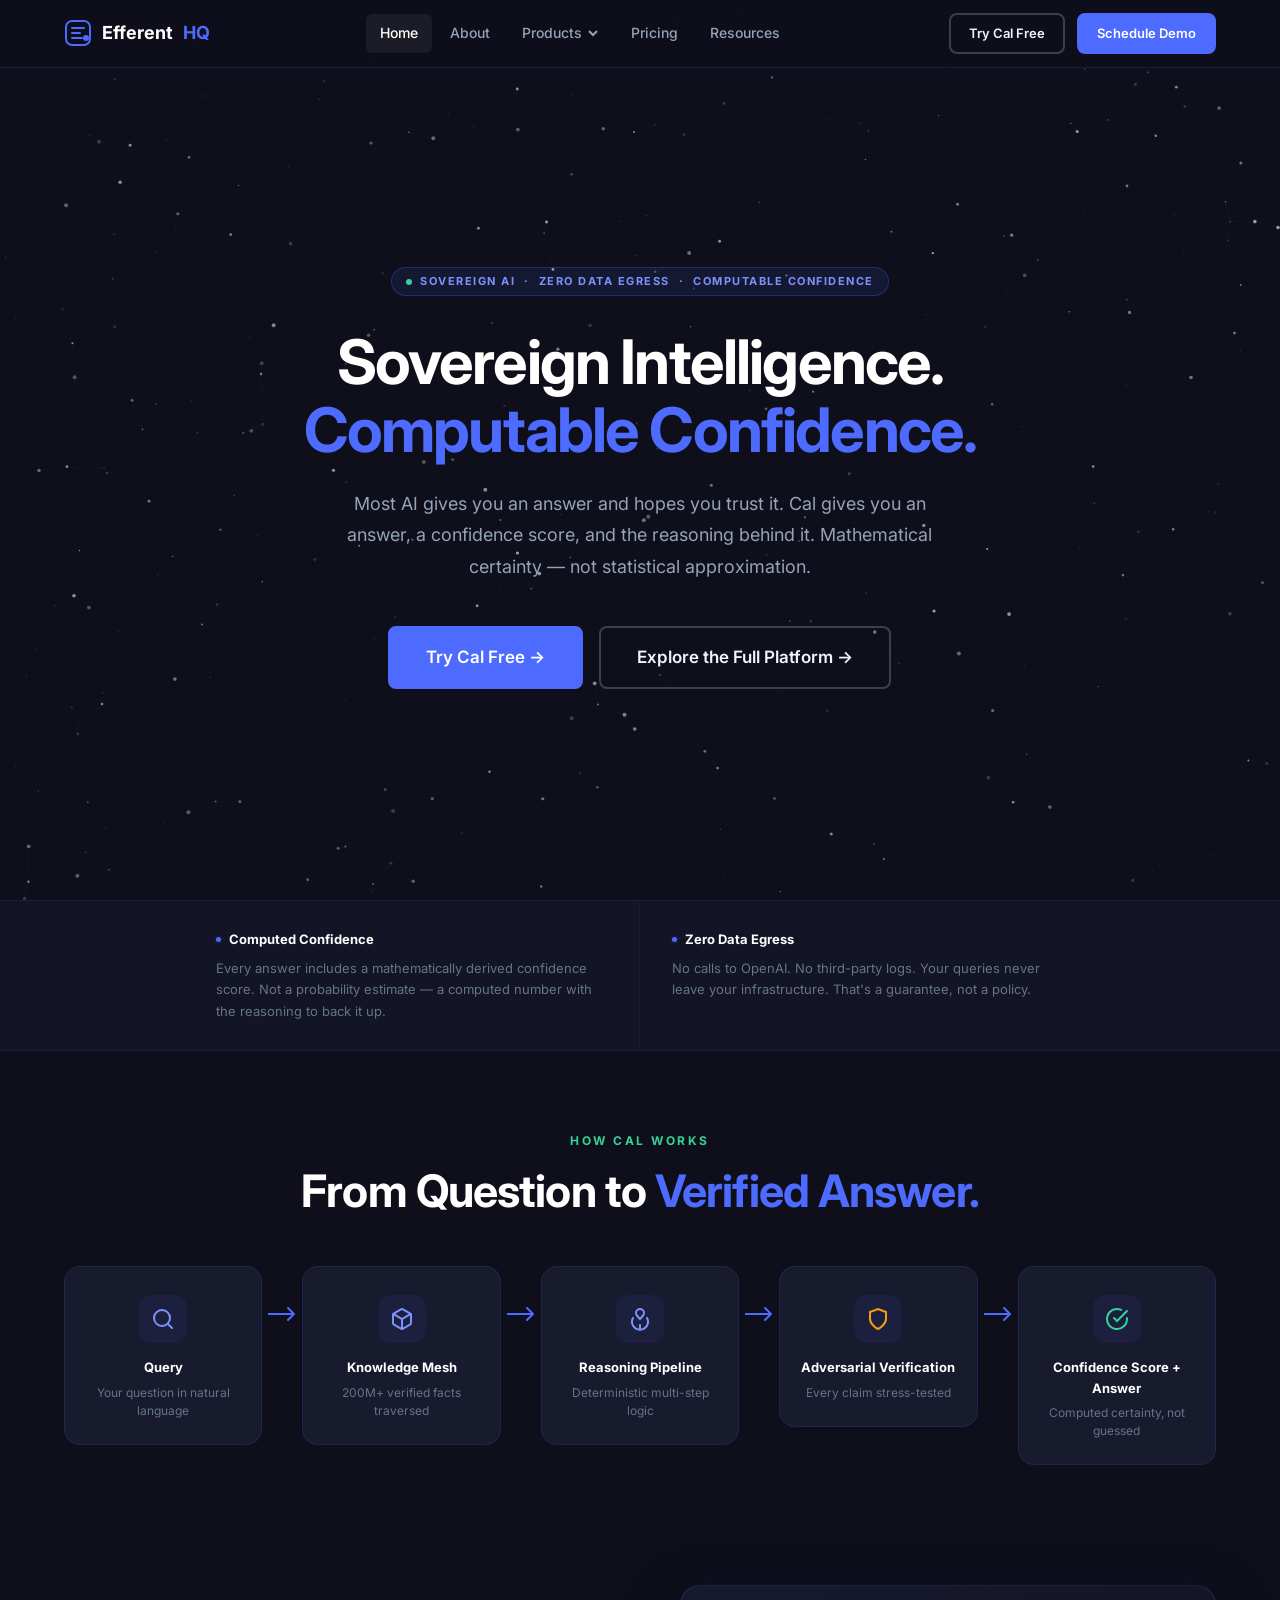
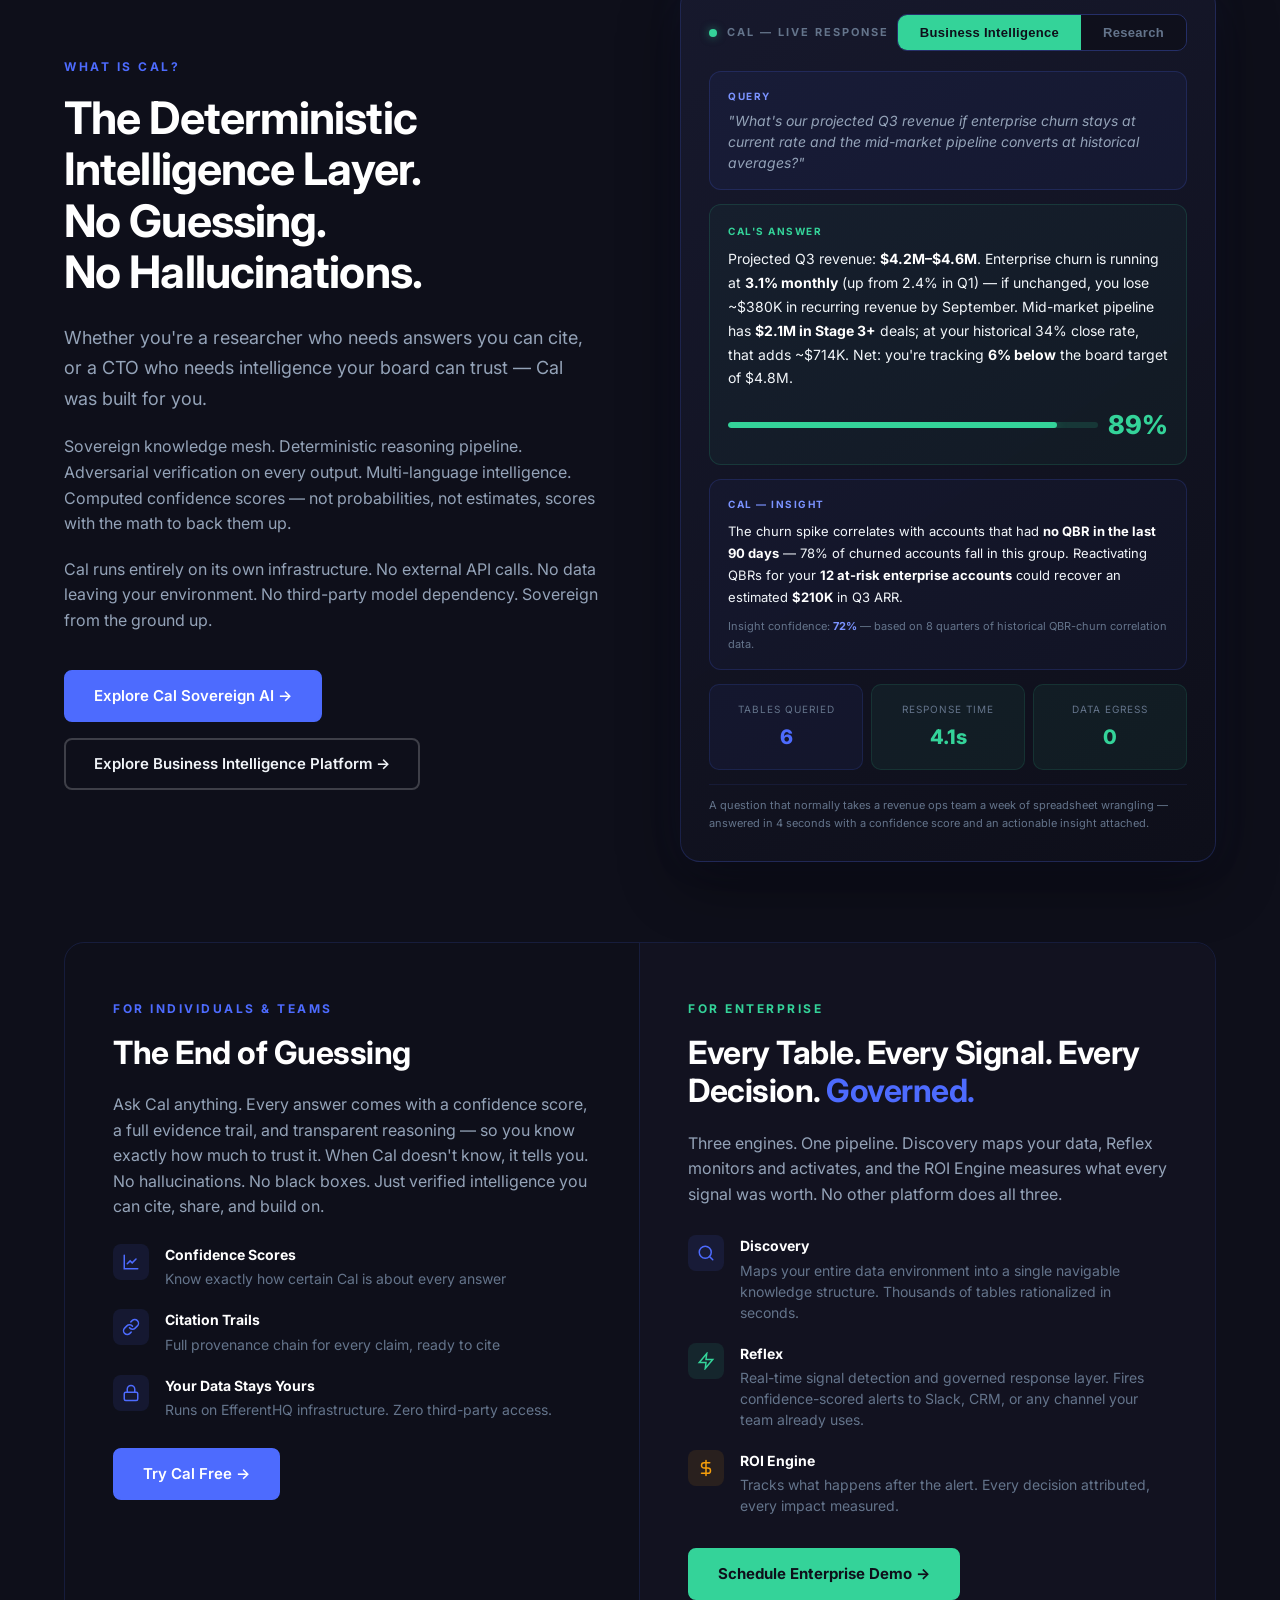
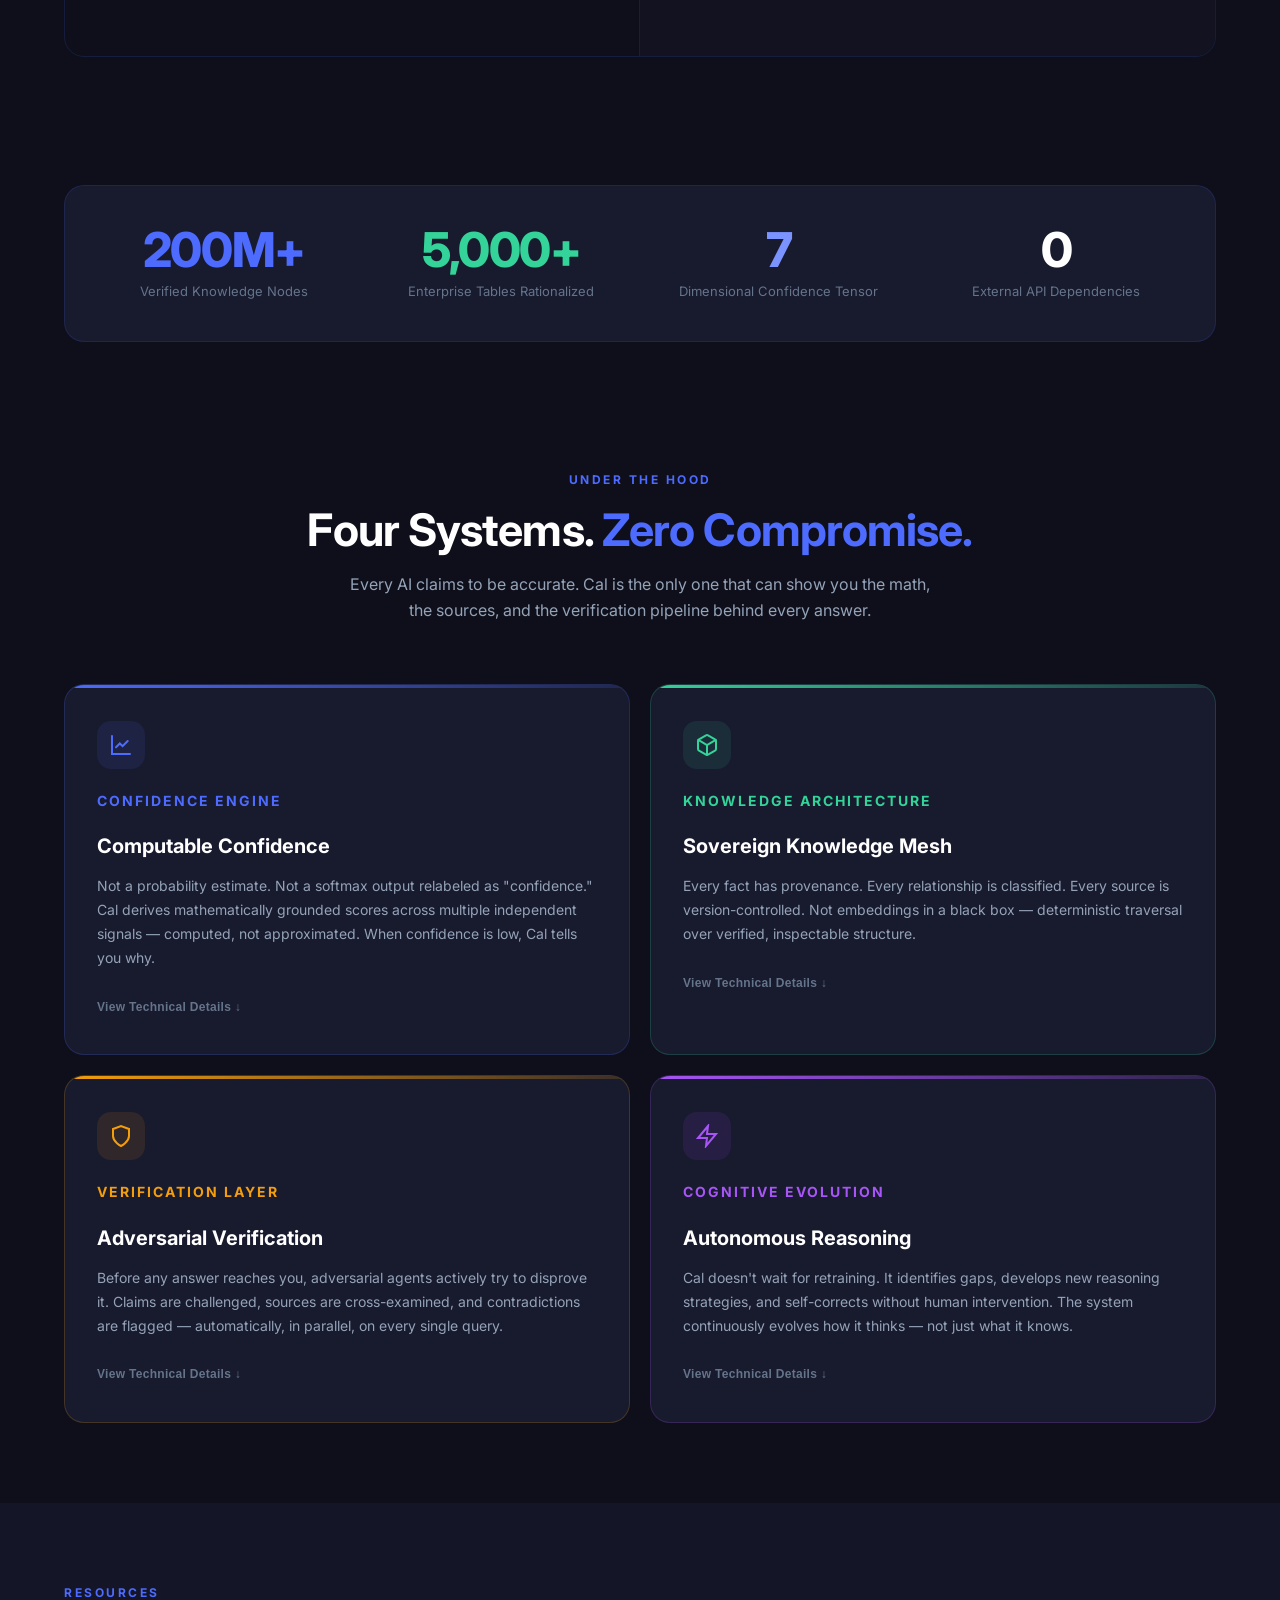
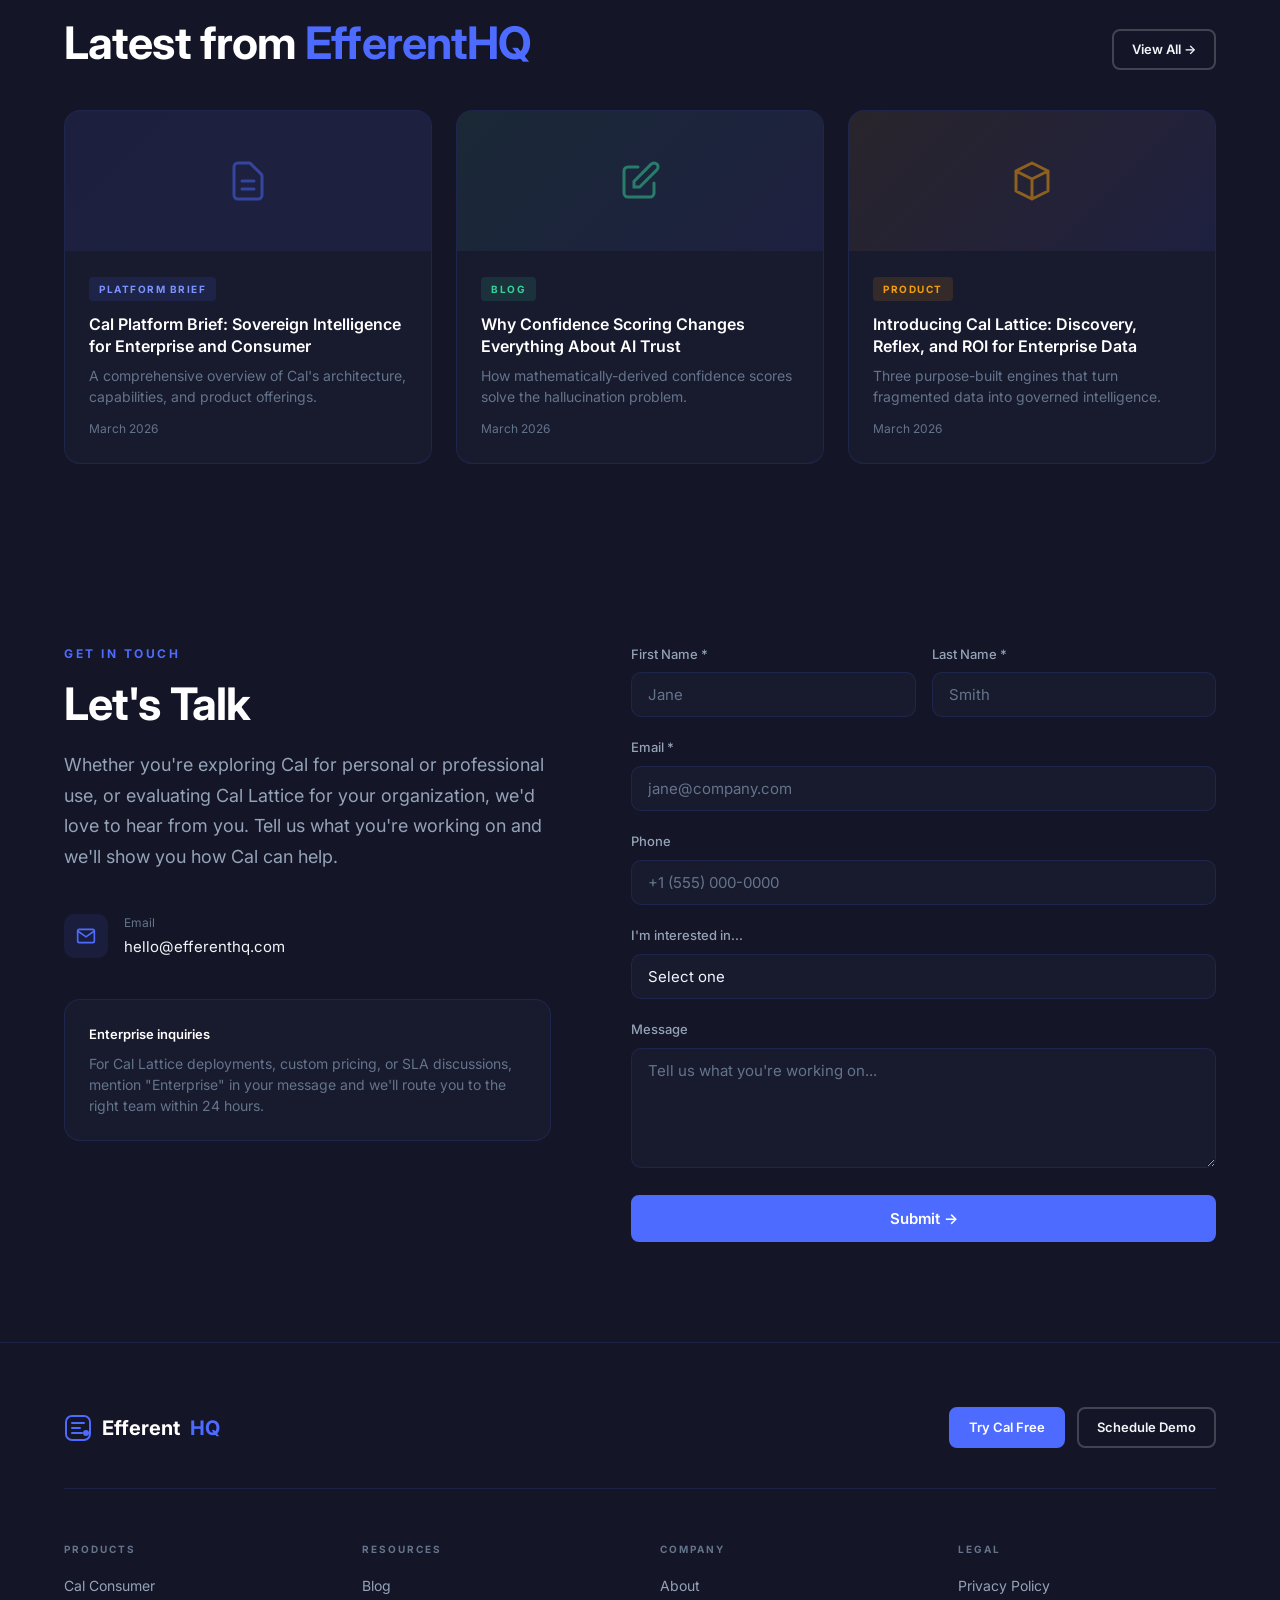
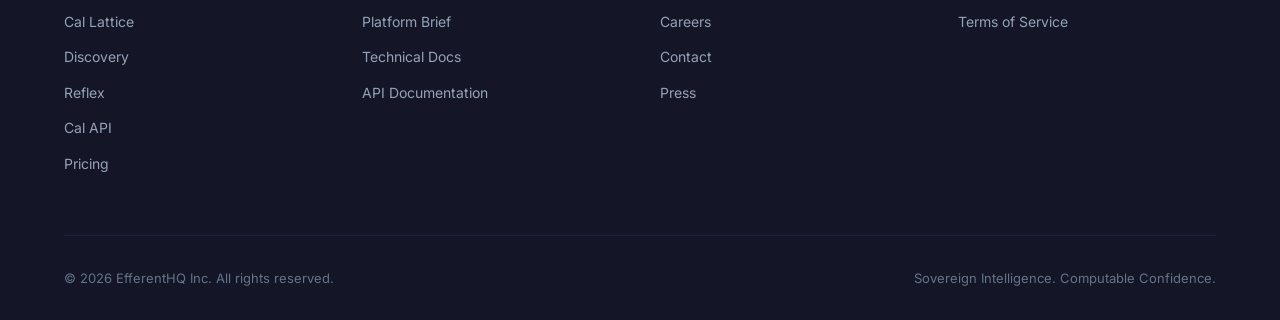
==== index.html @ 6096494c "Phase 6: Add collapsible toggle for technical pill tags Made-with: Cursor" ====
<!DOCTYPE html>
<html lang="en">
<head>
  <meta charset="UTF-8">
  <meta name="viewport" content="width=device-width, initial-scale=1.0">
  <title>EfferentHQ — Sovereign Intelligence. Computable Confidence.</title>
  <meta name="description" content="Cal doesn't predict — it knows. Every answer is backed by a mathematically-derived confidence score. When Cal isn't sure, it tells you.">
  <meta property="og:title" content="EfferentHQ — Sovereign Intelligence">
  <meta property="og:description" content="Cal doesn't predict — it knows. Every answer is backed by a mathematically-derived confidence score.">
  <meta property="og:type" content="website">
  <link rel="preconnect" href="https://fonts.googleapis.com">
  <link rel="preconnect" href="https://fonts.gstatic.com" crossorigin>
  <link href="https://fonts.googleapis.com/css2?family=Inter:wght@300;400;500;600;700;800&display=swap" rel="stylesheet">
  <link rel="stylesheet" href="style.css">
</head>
<body>

<!-- ── NAV ── -->
<nav class="nav">
  <div class="nav-inner">
    <a href="index.html" class="nav-logo">
      <svg viewBox="0 0 28 28" fill="none">
        <rect x="2" y="2" width="24" height="24" rx="6" stroke="#4D6BFE" stroke-width="2"/>
        <path d="M8 9h12M8 14h8M8 19h10" stroke="#4D6BFE" stroke-width="2" stroke-linecap="round"/>
        <circle cx="22" cy="19" r="3" fill="#4D6BFE"/>
      </svg>
      Efferent<span class="hq">HQ</span>
    </a>

    <ul class="nav-links" id="navLinks">
      <li><a href="index.html" class="active">Home</a></li>
      <li><a href="about.html">About</a></li>
      <li class="nav-dropdown">
        <a href="products/index.html">Products
          <svg class="chevron" viewBox="0 0 12 12" fill="none" stroke="currentColor" stroke-width="2"><path d="M2 4l4 4 4-4"/></svg>
        </a>
        <div class="dropdown-menu">
          <div class="dropdown-section">
            <div class="dropdown-section-label">Cal — Sovereign Intelligence</div>
            <a href="products/cal-consumer.html" class="dropdown-item">
              <strong>Cal Consumer</strong>
              <span>Verified answers for researchers &amp; professionals</span>
            </a>
            <a href="products/cal-sovereign.html" class="dropdown-item">
              <strong>Cal Sovereign</strong>
              <span>Air-gapped deployment for privacy-critical teams</span>
            </a>
            <a href="products/specialists.html" class="dropdown-item">
              <strong>Specialists</strong>
              <span>Domain add-ons: Medicine, Law, Finance, Climate</span>
            </a>
            <a href="products/cal-api.html" class="dropdown-item">
              <strong>Cal API</strong>
              <span>Developer platform — embed Cal in your product</span>
            </a>
          </div>
          <div class="dropdown-divider"></div>
          <div class="dropdown-section">
            <div class="dropdown-section-label">Cal Lattice Platform</div>
            <a href="products/discovery.html" class="dropdown-item">
              <strong>Discovery</strong>
              <span>Map your entire data estate automatically</span>
            </a>
            <a href="products/reflex.html" class="dropdown-item">
              <strong>Reflex</strong>
              <span>Real-time signal detection and governed alerts</span>
            </a>
            <a href="products/roi-engine.html" class="dropdown-item">
              <strong>ROI Engine</strong>
              <span>Decision attribution and outcome tracking</span>
            </a>
            <a href="products/cal-enterprise.html" class="dropdown-item">
              <strong>Cal Enterprise</strong>
              <span>Full stack: Discovery + Reflex + Cal Intelligence</span>
            </a>
          </div>
        </div>
      </li>
      <li><a href="pricing.html">Pricing</a></li>
      <li><a href="resources.html">Resources</a></li>
    </ul>

    <div class="nav-actions">
      <a href="pricing.html" class="btn btn-outline btn-sm">Try Cal Free</a>
      <a href="#contact" class="btn btn-primary btn-sm">Schedule Demo</a>
      <button class="nav-mobile-btn" onclick="toggleMobileNav()" aria-label="Open menu">
        <svg width="22" height="22" viewBox="0 0 24 24" fill="none" stroke="currentColor" stroke-width="2" stroke-linecap="round">
          <path d="M3 12h18M3 6h18M3 18h18"/>
        </svg>
      </button>
    </div>
  </div>
</nav>

<!-- ── HERO ── -->
<section class="hero" id="home">
  <canvas id="hero-canvas"></canvas>


  <div class="hero-content">
    <div class="hero-eyebrow">
      <span class="hero-eyebrow-dot"></span>
      Sovereign AI &nbsp;·&nbsp; Zero Data Egress &nbsp;·&nbsp; Computable Confidence
    </div>
    <h1 class="hero-title">
      Sovereign Intelligence.<br>
      <span class="blue-line">Computable Confidence.</span>
    </h1>
    <p class="hero-subtitle">
      Most AI gives you an answer and hopes you trust it. Cal gives you an answer, a confidence score, and the reasoning behind it. Mathematical certainty — not statistical approximation.
    </p>
    <div class="hero-ctas">
      <a href="pricing.html" class="btn btn-primary btn-lg">Try Cal Free →</a>
      <a href="products/index.html" class="btn btn-outline btn-lg">Explore the Full Platform →</a>
    </div>
  </div>
</section>

<!-- ── FEATURE STRIP ── -->
<div class="feature-strip">
  <div class="feature-strip-inner feature-strip-2col">
    <div class="feature-strip-item">
      <h4>Computed Confidence</h4>
      <p>Every answer includes a mathematically derived confidence score. Not a probability estimate — a computed number with the reasoning to back it up.</p>
    </div>
    <div class="feature-strip-item">
      <h4>Zero Data Egress</h4>
      <p>No calls to OpenAI. No third-party logs. Your queries never leave your infrastructure. That's a guarantee, not a policy.</p>
    </div>
  </div>
</div>

<!-- ── HOW CAL WORKS — PIPELINE ── -->
<section class="section" style="padding-bottom:40px;">
  <div class="container">
    <div style="text-align:center;margin-bottom:48px;">
      <p class="eyebrow" style="color:var(--green);">How Cal Works</p>
      <h2 class="headline-lg">From Question to <span class="text-blue">Verified Answer.</span></h2>
    </div>
    <div class="pipeline">
      <div class="pipeline-stage">
        <div class="pipeline-icon">
          <svg width="24" height="24" viewBox="0 0 24 24" fill="none" stroke="var(--blue-light)" stroke-width="2" stroke-linecap="round"><circle cx="11" cy="11" r="8"/><path d="M21 21l-4.35-4.35"/></svg>
        </div>
        <h4>Query</h4>
        <p>Your question in natural language</p>
      </div>
      <div class="pipeline-arrow">
        <svg width="28" height="16" viewBox="0 0 28 16" fill="none"><path d="M0 8h24M20 2l6 6-6 6" stroke="var(--blue)" stroke-width="2" stroke-linecap="round" stroke-linejoin="round"/></svg>
      </div>
      <div class="pipeline-stage">
        <div class="pipeline-icon">
          <svg width="24" height="24" viewBox="0 0 24 24" fill="none" stroke="var(--blue-light)" stroke-width="2" stroke-linecap="round"><path d="M21 16V8a2 2 0 00-1-1.73l-7-4a2 2 0 00-2 0l-7 4A2 2 0 003 8v8a2 2 0 001 1.73l7 4a2 2 0 002 0l7-4A2 2 0 0021 16z"/><path d="M3.27 6.96L12 12.01l8.73-5.05M12 22.08V12"/></svg>
        </div>
        <h4>Knowledge Mesh</h4>
        <p>200M+ verified facts traversed</p>
      </div>
      <div class="pipeline-arrow">
        <svg width="28" height="16" viewBox="0 0 28 16" fill="none"><path d="M0 8h24M20 2l6 6-6 6" stroke="var(--blue)" stroke-width="2" stroke-linecap="round" stroke-linejoin="round"/></svg>
      </div>
      <div class="pipeline-stage">
        <div class="pipeline-icon">
          <svg width="24" height="24" viewBox="0 0 24 24" fill="none" stroke="var(--blue-light)" stroke-width="2" stroke-linecap="round"><path d="M12 2a4 4 0 014 4c0 1.95-2 4-4 6-2-2-4-4.05-4-6a4 4 0 014-4z"/><path d="M4.93 10.93a8 8 0 1014.14 0"/><path d="M12 18v4"/></svg>
        </div>
        <h4>Reasoning Pipeline</h4>
        <p>Deterministic multi-step logic</p>
      </div>
      <div class="pipeline-arrow">
        <svg width="28" height="16" viewBox="0 0 28 16" fill="none"><path d="M0 8h24M20 2l6 6-6 6" stroke="var(--blue)" stroke-width="2" stroke-linecap="round" stroke-linejoin="round"/></svg>
      </div>
      <div class="pipeline-stage">
        <div class="pipeline-icon">
          <svg width="24" height="24" viewBox="0 0 24 24" fill="none" stroke="var(--gold)" stroke-width="2" stroke-linecap="round"><path d="M12 22s8-4 8-10V5l-8-3-8 3v7c0 6 8 10 8 10z"/></svg>
        </div>
        <h4>Adversarial Verification</h4>
        <p>Every claim stress-tested</p>
      </div>
      <div class="pipeline-arrow">
        <svg width="28" height="16" viewBox="0 0 28 16" fill="none"><path d="M0 8h24M20 2l6 6-6 6" stroke="var(--blue)" stroke-width="2" stroke-linecap="round" stroke-linejoin="round"/></svg>
      </div>
      <div class="pipeline-stage">
        <div class="pipeline-icon">
          <svg width="24" height="24" viewBox="0 0 24 24" fill="none" stroke="var(--green)" stroke-width="2" stroke-linecap="round"><path d="M22 11.08V12a10 10 0 11-5.93-9.14"/><path d="M22 4L12 14.01l-3-3"/></svg>
        </div>
        <h4>Confidence Score + Answer</h4>
        <p>Computed certainty, not guessed</p>
      </div>
    </div>
  </div>
</section>

<!-- ── WHAT IS CAL ── -->
<section class="section" id="what-is-cal">
  <div class="container">
    <div class="what-is-cal-grid">
      <div>
        <p class="eyebrow">What Is Cal?</p>
        <h2 class="headline-lg" style="margin-bottom:24px;">The Deterministic Intelligence Layer.<br>No Guessing.<br>No Hallucinations.</h2>
        <p class="body-lg" style="margin-bottom:20px;">Whether you're a researcher who needs answers you can cite, or a CTO who needs intelligence your board can trust — Cal was built for you.</p>
        <p class="body-md" style="margin-bottom:20px;">Sovereign knowledge mesh. Deterministic reasoning pipeline. Adversarial verification on every output. Multi-language intelligence. Computed confidence scores — not probabilities, not estimates, scores with the math to back them up.</p>
        <p class="body-md" style="margin-bottom:36px;">Cal runs entirely on its own infrastructure. No external API calls. No data leaving your environment. No third-party model dependency. Sovereign from the ground up.</p>
        <div style="display:flex;gap:16px;flex-wrap:wrap;">
          <a href="products/cal-consumer.html" class="btn btn-primary">Explore Cal Sovereign AI →</a>
          <a href="products/discovery.html" class="btn btn-outline">Explore Business Intelligence Platform →</a>
        </div>
      </div>

      <!-- Live confidence score visual — tabbed -->
      <div class="cal-visual" style="background:linear-gradient(145deg, rgba(24,26,46,0.95), rgba(14,15,26,0.98));border:1px solid rgba(77,107,254,0.2);box-shadow:0 20px 60px rgba(0,0,0,0.4), 0 0 40px rgba(77,107,254,0.06);border-radius:20px;padding:28px;">

        <!-- Tab switcher -->
        <div style="display:flex;align-items:center;justify-content:space-between;margin-bottom:20px;">
          <div style="display:flex;align-items:center;gap:10px;">
            <div style="width:8px;height:8px;background:var(--green);border-radius:50%;box-shadow:0 0 8px rgba(52,211,153,0.5);animation:pulse 2s infinite;"></div>
            <p style="font-size:11px;font-weight:700;letter-spacing:2px;text-transform:uppercase;color:var(--text-muted);margin:0;">Cal — Live Response</p>
          </div>
          <div style="display:flex;gap:0;border-radius:10px;overflow:hidden;border:1px solid rgba(77,107,254,0.3);" id="calDemoTabs">
            <button onclick="switchCalDemo('bi')" id="tab-bi" style="font-size:13px;font-weight:700;padding:10px 22px;border:none;cursor:pointer;transition:0.25s;background:var(--green);color:#0E0F1A;letter-spacing:0.3px;">Business Intelligence</button>
            <button onclick="switchCalDemo('research')" id="tab-research" style="font-size:13px;font-weight:700;padding:10px 22px;border:none;cursor:pointer;transition:0.25s;background:rgba(14,15,26,0.8);color:var(--text-muted);letter-spacing:0.3px;">Research</button>
          </div>
        </div>

        <!-- ══ RESEARCH EXAMPLE ══ -->
        <div id="demo-research" style="display:none;">
          <div style="background:rgba(77,107,254,0.06);border:1px solid rgba(77,107,254,0.18);border-radius:12px;padding:16px 18px;margin-bottom:14px;">
            <p style="font-size:10px;color:var(--blue-light);margin-bottom:6px;font-weight:700;letter-spacing:1.5px;text-transform:uppercase;">Query</p>
            <p style="font-size:14px;color:var(--text-secondary);font-style:italic;line-height:1.5;">"Is there a link between gut microbiome composition and treatment response in late-stage melanoma patients?"</p>
          </div>
          <div style="background:rgba(52,211,153,0.04);border:1px solid rgba(52,211,153,0.15);border-radius:12px;padding:18px;margin-bottom:14px;">
            <p style="font-size:10px;color:var(--green);margin-bottom:8px;font-weight:700;letter-spacing:1.5px;text-transform:uppercase;">Cal's Answer</p>
            <p style="font-size:14px;color:var(--text-primary);line-height:1.7;margin-bottom:14px;">Yes. Patients with high <strong style="color:var(--white);">Faecalibacterium</strong> abundance showed <strong style="color:var(--white);">2.8x higher</strong> objective response rates to anti-PD-1 therapy across three independent cohorts (Gopalakrishnan et al., Matson et al., Routy et al.).</p>
            <div style="display:flex;align-items:center;gap:10px;">
              <div class="confidence-bar-wrap" style="flex:1;"><div class="confidence-bar-fill" style="width:93%;box-shadow:0 0 12px rgba(52,211,153,0.3);"></div></div>
              <span style="font-size:26px;font-weight:800;color:var(--green);white-space:nowrap;">93%</span>
            </div>
          </div>
          <div style="background:rgba(245,158,11,0.04);border:1px solid rgba(245,158,11,0.2);border-radius:12px;padding:16px 18px;margin-bottom:14px;">
            <p style="font-size:10px;color:var(--gold);margin-bottom:8px;font-weight:700;letter-spacing:1.5px;text-transform:uppercase;">Novel Connection Detected</p>
            <p style="font-size:13px;color:var(--text-primary);line-height:1.7;margin-bottom:10px;">The same <strong style="color:var(--white);">Faecalibacterium signature</strong> appears in a 2025 Lancet cohort studying <strong style="color:var(--white);">SSRI non-responders in treatment-resistant depression</strong> — suggesting a shared gut-immune axis across oncology and psychiatry.</p>
            <p style="font-size:11px;color:var(--text-muted);"><strong style="color:var(--gold);">Contested:</strong> No direct citation links these fields. Cal surfaced it via cross-domain traversal. Link confidence: <strong style="color:var(--gold);">41%</strong> — flagged for expert review.</p>
          </div>
          <div style="display:flex;gap:8px;margin-bottom:14px;">
            <div class="stat-box" style="flex:1;text-align:center;background:rgba(77,107,254,0.06);border:1px solid rgba(77,107,254,0.15);border-radius:10px;"><p class="label">Sources</p><p class="value" style="color:var(--blue);font-size:20px;">47</p></div>
            <div class="stat-box" style="flex:1;text-align:center;background:rgba(52,211,153,0.06);border:1px solid rgba(52,211,153,0.12);border-radius:10px;"><p class="label">Verified</p><p class="value" style="color:var(--green);font-size:20px;">✓</p></div>
            <div class="stat-box" style="flex:1;text-align:center;background:rgba(245,158,11,0.06);border:1px solid rgba(245,158,11,0.12);border-radius:10px;"><p class="label">Novel Links</p><p class="value" style="color:var(--gold);font-size:20px;">1</p></div>
          </div>
          <div style="border-top:1px solid rgba(77,107,254,0.1);padding-top:12px;">
            <p style="font-size:11px;color:var(--text-muted);line-height:1.6;">Cal traverses across domains and surfaces connections no one has published yet. When the link is contested, it tells you.</p>
          </div>
        </div>

        <!-- ══ BUSINESS INTELLIGENCE EXAMPLE ══ -->
        <div id="demo-bi">
          <div style="background:rgba(77,107,254,0.06);border:1px solid rgba(77,107,254,0.18);border-radius:12px;padding:16px 18px;margin-bottom:14px;">
            <p style="font-size:10px;color:var(--blue-light);margin-bottom:6px;font-weight:700;letter-spacing:1.5px;text-transform:uppercase;">Query</p>
            <p style="font-size:14px;color:var(--text-secondary);font-style:italic;line-height:1.5;">"What's our projected Q3 revenue if enterprise churn stays at current rate and the mid-market pipeline converts at historical averages?"</p>
          </div>
          <div style="background:rgba(52,211,153,0.04);border:1px solid rgba(52,211,153,0.15);border-radius:12px;padding:18px;margin-bottom:14px;">
            <p style="font-size:10px;color:var(--green);margin-bottom:8px;font-weight:700;letter-spacing:1.5px;text-transform:uppercase;">Cal's Answer</p>
            <p style="font-size:14px;color:var(--text-primary);line-height:1.7;margin-bottom:14px;">Projected Q3 revenue: <strong style="color:var(--white);">$4.2M–$4.6M</strong>. Enterprise churn is running at <strong style="color:var(--white);">3.1% monthly</strong> (up from 2.4% in Q1) — if unchanged, you lose ~$380K in recurring revenue by September. Mid-market pipeline has <strong style="color:var(--white);">$2.1M in Stage 3+</strong> deals; at your historical 34% close rate, that adds ~$714K. Net: you're tracking <strong style="color:var(--white);">6% below</strong> the board target of $4.8M.</p>
            <div style="display:flex;align-items:center;gap:10px;">
              <div class="confidence-bar-wrap" style="flex:1;"><div class="confidence-bar-fill" style="width:89%;box-shadow:0 0 12px rgba(52,211,153,0.3);"></div></div>
              <span style="font-size:26px;font-weight:800;color:var(--green);white-space:nowrap;">89%</span>
            </div>
          </div>
          <div style="background:rgba(77,107,254,0.04);border:1px solid rgba(77,107,254,0.18);border-radius:12px;padding:16px 18px;margin-bottom:14px;">
            <p style="font-size:10px;color:var(--blue-light);margin-bottom:8px;font-weight:700;letter-spacing:1.5px;text-transform:uppercase;">Cal — Insight</p>
            <p style="font-size:13px;color:var(--text-primary);line-height:1.7;margin-bottom:10px;">The churn spike correlates with accounts that had <strong style="color:var(--white);">no QBR in the last 90 days</strong> — 78% of churned accounts fall in this group. Reactivating QBRs for your <strong style="color:var(--white);">12 at-risk enterprise accounts</strong> could recover an estimated <strong style="color:var(--white);">$210K</strong> in Q3 ARR.</p>
            <p style="font-size:11px;color:var(--text-muted);">Insight confidence: <strong style="color:var(--blue-light);">72%</strong> — based on 8 quarters of historical QBR-churn correlation data.</p>
          </div>
          <div style="display:flex;gap:8px;margin-bottom:14px;">
            <div class="stat-box" style="flex:1;text-align:center;background:rgba(77,107,254,0.06);border:1px solid rgba(77,107,254,0.15);border-radius:10px;"><p class="label">Tables Queried</p><p class="value" style="color:var(--blue);font-size:20px;">6</p></div>
            <div class="stat-box" style="flex:1;text-align:center;background:rgba(52,211,153,0.06);border:1px solid rgba(52,211,153,0.12);border-radius:10px;"><p class="label">Response Time</p><p class="value" style="color:var(--green);font-size:20px;">4.1s</p></div>
            <div class="stat-box" style="flex:1;text-align:center;background:rgba(52,211,153,0.06);border:1px solid rgba(52,211,153,0.12);border-radius:10px;"><p class="label">Data Egress</p><p class="value" style="color:var(--green);font-size:20px;">0</p></div>
          </div>
          <div style="border-top:1px solid rgba(77,107,254,0.1);padding-top:12px;">
            <p style="font-size:11px;color:var(--text-muted);line-height:1.6;">A question that normally takes a revenue ops team a week of spreadsheet wrangling — answered in 4 seconds with a confidence score and an actionable insight attached.</p>
          </div>
        </div>

      </div>
    </div>
  </div>
</section>

<!-- ── FOR INDIVIDUALS / FOR ENTERPRISE ── -->
<section class="section" style="padding-top:0;">
  <div class="container">
    <div class="split-section">
      <div class="split-panel">
        <p class="eyebrow">For Individuals &amp; Teams</p>
        <h2 class="headline-md" style="margin-bottom:20px;">The End of Guessing</h2>
        <p class="body-md" style="margin-bottom:24px;">Ask Cal anything. Every answer comes with a confidence score, a full evidence trail, and transparent reasoning — so you know exactly how much to trust it. When Cal doesn't know, it tells you. No hallucinations. No black boxes. Just verified intelligence you can cite, share, and build on.</p>

        <div class="engine-row">
          <div class="engine-icon" style="background:rgba(77,107,254,0.1);">
            <svg width="18" height="18" viewBox="0 0 24 24" fill="none" stroke="#4D6BFE" stroke-width="2" stroke-linecap="round"><path d="M3 3v18h18"/><path d="M18.7 8l-5.1 5.2-2.8-2.7L7 14.3"/></svg>
          </div>
          <div>
            <p style="font-size:14px;font-weight:700;color:var(--white);margin-bottom:2px;">Confidence Scores</p>
            <p class="body-sm">Know exactly how certain Cal is about every answer</p>
          </div>
        </div>
        <div class="engine-row">
          <div class="engine-icon" style="background:rgba(77,107,254,0.1);">
            <svg width="18" height="18" viewBox="0 0 24 24" fill="none" stroke="#4D6BFE" stroke-width="2" stroke-linecap="round"><path d="M10 13a5 5 0 007.54.54l3-3a5 5 0 00-7.07-7.07l-1.72 1.71"/><path d="M14 11a5 5 0 00-7.54-.54l-3 3a5 5 0 007.07 7.07l1.71-1.71"/></svg>
          </div>
          <div>
            <p style="font-size:14px;font-weight:700;color:var(--white);margin-bottom:2px;">Citation Trails</p>
            <p class="body-sm">Full provenance chain for every claim, ready to cite</p>
          </div>
        </div>
        <div class="engine-row" style="margin-bottom:28px;">
          <div class="engine-icon" style="background:rgba(77,107,254,0.1);">
            <svg width="18" height="18" viewBox="0 0 24 24" fill="none" stroke="#4D6BFE" stroke-width="2" stroke-linecap="round"><rect x="3" y="11" width="18" height="11" rx="2"/><path d="M7 11V7a5 5 0 0110 0v4"/></svg>
          </div>
          <div>
            <p style="font-size:14px;font-weight:700;color:var(--white);margin-bottom:2px;">Your Data Stays Yours</p>
            <p class="body-sm">Runs on EfferentHQ infrastructure. Zero third-party access.</p>
          </div>
        </div>

        <a href="pricing.html" class="btn btn-primary">Try Cal Free →</a>
      </div>

      <div class="split-panel" style="background:rgba(20,21,38,0.6);">
        <p class="eyebrow" style="color:var(--green);">For Enterprise</p>
        <h2 class="headline-md" style="margin-bottom:20px;">Every Table. Every Signal. Every Decision. <span class="text-blue">Governed.</span></h2>
        <p class="body-md" style="margin-bottom:28px;">Three engines. One pipeline. Discovery maps your data, Reflex monitors and activates, and the ROI Engine measures what every signal was worth. No other platform does all three.</p>

        <div class="engine-row">
          <div class="engine-icon" style="background:rgba(77,107,254,0.1);">
            <svg width="18" height="18" viewBox="0 0 24 24" fill="none" stroke="#4D6BFE" stroke-width="2" stroke-linecap="round"><circle cx="11" cy="11" r="8"/><path d="M21 21l-4.35-4.35"/></svg>
          </div>
          <div>
            <p style="font-size:14px;font-weight:700;color:var(--white);margin-bottom:2px;">Discovery</p>
            <p class="body-sm">Maps your entire data environment into a single navigable knowledge structure. Thousands of tables rationalized in seconds.</p>
          </div>
        </div>

        <div class="engine-row">
          <div class="engine-icon" style="background:rgba(52,211,153,0.1);">
            <svg width="18" height="18" viewBox="0 0 24 24" fill="none" stroke="#34D399" stroke-width="2" stroke-linecap="round"><path d="M13 2L3 14h9l-1 8 10-12h-9l1-8z"/></svg>
          </div>
          <div>
            <p style="font-size:14px;font-weight:700;color:var(--white);margin-bottom:2px;">Reflex</p>
            <p class="body-sm">Real-time signal detection and governed response layer. Fires confidence-scored alerts to Slack, CRM, or any channel your team already uses.</p>
          </div>
        </div>

        <div class="engine-row" style="margin-bottom:32px;">
          <div class="engine-icon" style="background:rgba(245,158,11,0.1);">
            <svg width="18" height="18" viewBox="0 0 24 24" fill="none" stroke="#F59E0B" stroke-width="2" stroke-linecap="round"><path d="M12 2v20M17 5H9.5a3.5 3.5 0 000 7h5a3.5 3.5 0 010 7H6"/></svg>
          </div>
          <div>
            <p style="font-size:14px;font-weight:700;color:var(--white);margin-bottom:2px;">ROI Engine</p>
            <p class="body-sm">Tracks what happens after the alert. Every decision attributed, every impact measured.</p>
          </div>
        </div>

        <a href="#contact" class="btn btn-green">Schedule Enterprise Demo →</a>
      </div>
    </div>
  </div>
</section>

<!-- ── METRICS BAR ── -->
<section class="section" style="padding:48px 0;">
  <div class="container">
    <div class="metrics-bar">
      <div class="metric-item">
        <p class="metric-number" style="color:var(--blue);">200M+</p>
        <p class="metric-label">Verified Knowledge Nodes</p>
      </div>
      <div class="metric-item">
        <p class="metric-number" style="color:var(--green);">5,000+</p>
        <p class="metric-label">Enterprise Tables Rationalized</p>
      </div>
      <div class="metric-item">
        <p class="metric-number" style="color:var(--blue-light);">7</p>
        <p class="metric-label">Dimensional Confidence Tensor</p>
      </div>
      <div class="metric-item">
        <p class="metric-number" style="color:var(--white);">0</p>
        <p class="metric-label">External API Dependencies</p>
      </div>
    </div>
  </div>
</section>

<!-- ── DIFFERENTIATORS ── -->
<section class="section">
  <div class="container">
    <div style="text-align:center;margin-bottom:60px;">
      <p class="eyebrow">Under the Hood</p>
      <h2 class="headline-lg">Four Systems. <span class="text-blue">Zero Compromise.</span></h2>
      <p class="body-md" style="max-width:600px;margin:16px auto 0;">Every AI claims to be accurate. Cal is the only one that can show you the math, the sources, and the verification pipeline behind every answer.</p>
    </div>
    <div class="differentiators-grid">

      <div class="diff-item accent-blue" style="border-color:rgba(77,107,254,0.2);">
        <div class="diff-accent-bar" style="background:linear-gradient(90deg,#4D6BFE,rgba(77,107,254,0.15));"></div>
        <div class="diff-icon" style="background:rgba(77,107,254,0.1);">
          <svg width="24" height="24" viewBox="0 0 24 24" fill="none" stroke="#4D6BFE" stroke-width="2" stroke-linecap="round"><path d="M3 3v18h18"/><path d="M18.7 8l-5.1 5.2-2.8-2.7L7 14.3"/></svg>
        </div>
        <p class="diff-number" style="color:var(--blue);">Confidence Engine</p>
        <h3>Computable Confidence</h3>
        <p>Not a probability estimate. Not a softmax output relabeled as "confidence." Cal derives mathematically grounded scores across multiple independent signals — computed, not approximated. When confidence is low, Cal tells you why.</p>
        <div class="tech-details">
          <div class="diff-tags">
            <span class="diff-tag" style="background:rgba(77,107,254,0.15);color:#809CFF;">Bayesian Evidence Fusion</span>
            <span class="diff-tag" style="background:rgba(77,107,254,0.15);color:#809CFF;">Multi-Signal Derivation</span>
            <span class="diff-tag" style="background:rgba(77,107,254,0.15);color:#809CFF;">Chain-of-Thought Audit</span>
            <span class="diff-tag" style="background:rgba(77,107,254,0.15);color:#809CFF;">Temporal Decay Modeling</span>
          </div>
        </div>
        <button class="tech-toggle" onclick="toggleTechDetails(this)">View Technical Details ↓</button>
      </div>

      <div class="diff-item accent-green" style="border-color:rgba(52,211,153,0.2);">
        <div class="diff-accent-bar" style="background:linear-gradient(90deg,#34D399,rgba(52,211,153,0.15));"></div>
        <div class="diff-icon" style="background:rgba(52,211,153,0.1);">
          <svg width="24" height="24" viewBox="0 0 24 24" fill="none" stroke="#34D399" stroke-width="2" stroke-linecap="round"><path d="M21 16V8a2 2 0 00-1-1.73l-7-4a2 2 0 00-2 0l-7 4A2 2 0 003 8v8a2 2 0 001 1.73l7 4a2 2 0 002 0l7-4A2 2 0 0021 16z"/><path d="M3.27 6.96L12 12.01l8.73-5.05M12 22.08V12"/></svg>
        </div>
        <p class="diff-number" style="color:var(--green);">Knowledge Architecture</p>
        <h3>Sovereign Knowledge Mesh</h3>
        <p>Every fact has provenance. Every relationship is classified. Every source is version-controlled. Not embeddings in a black box — deterministic traversal over verified, inspectable structure.</p>
        <div class="tech-details">
          <div class="diff-tags">
            <span class="diff-tag" style="background:rgba(52,211,153,0.15);color:#6EE7B7;">Ontological Type System</span>
            <span class="diff-tag" style="background:rgba(52,211,153,0.15);color:#6EE7B7;">Immutable Provenance Ledger</span>
            <span class="diff-tag" style="background:rgba(52,211,153,0.15);color:#6EE7B7;">Semantic Edge Inference</span>
            <span class="diff-tag" style="background:rgba(52,211,153,0.15);color:#6EE7B7;">Zero-Copy Sovereign Mesh</span>
          </div>
        </div>
        <button class="tech-toggle" onclick="toggleTechDetails(this)">View Technical Details ↓</button>
      </div>

      <div class="diff-item accent-gold" style="border-color:rgba(245,158,11,0.2);">
        <div class="diff-accent-bar" style="background:linear-gradient(90deg,#F59E0B,rgba(245,158,11,0.15));"></div>
        <div class="diff-icon" style="background:rgba(245,158,11,0.1);">
          <svg width="24" height="24" viewBox="0 0 24 24" fill="none" stroke="#F59E0B" stroke-width="2" stroke-linecap="round"><path d="M12 22s8-4 8-10V5l-8-3-8 3v7c0 6 8 10 8 10z"/></svg>
        </div>
        <p class="diff-number" style="color:var(--gold);">Verification Layer</p>
        <h3>Adversarial Verification</h3>
        <p>Before any answer reaches you, adversarial agents actively try to disprove it. Claims are challenged, sources are cross-examined, and contradictions are flagged — automatically, in parallel, on every single query.</p>
        <div class="tech-details">
          <div class="diff-tags">
            <span class="diff-tag" style="background:rgba(245,158,11,0.15);color:#FBBF24;">Adversarial Agent Swarm</span>
            <span class="diff-tag" style="background:rgba(245,158,11,0.15);color:#FBBF24;">Source Authority Ranking</span>
            <span class="diff-tag" style="background:rgba(245,158,11,0.15);color:#FBBF24;">Claim Contradiction Graph</span>
            <span class="diff-tag" style="background:rgba(245,158,11,0.15);color:#FBBF24;">Consensus Threshold Gate</span>
          </div>
        </div>
        <button class="tech-toggle" onclick="toggleTechDetails(this)">View Technical Details ↓</button>
      </div>

      <div class="diff-item accent-purple" style="border-color:rgba(168,85,247,0.2);">
        <div class="diff-accent-bar" style="background:linear-gradient(90deg,#A855F7,rgba(168,85,247,0.15));"></div>
        <div class="diff-icon" style="background:rgba(168,85,247,0.1);">
          <svg width="24" height="24" viewBox="0 0 24 24" fill="none" stroke="#A855F7" stroke-width="2" stroke-linecap="round"><path d="M13 2L3 14h9l-1 8 10-12h-9l1-8z"/></svg>
        </div>
        <p class="diff-number" style="color:#A855F7;">Cognitive Evolution</p>
        <h3>Autonomous Reasoning</h3>
        <p>Cal doesn't wait for retraining. It identifies gaps, develops new reasoning strategies, and self-corrects without human intervention. The system continuously evolves how it thinks — not just what it knows.</p>
        <div class="tech-details">
          <div class="diff-tags">
            <span class="diff-tag" style="background:rgba(168,85,247,0.15);color:#C084FC;">Meta-Cognitive Loop</span>
            <span class="diff-tag" style="background:rgba(168,85,247,0.15);color:#C084FC;">Autonomous Strategy Authoring</span>
            <span class="diff-tag" style="background:rgba(168,85,247,0.15);color:#C084FC;">Knowledge Gap Detection</span>
            <span class="diff-tag" style="background:rgba(168,85,247,0.15);color:#C084FC;">Reasoning Architecture Evolution</span>
          </div>
        </div>
        <button class="tech-toggle" onclick="toggleTechDetails(this)">View Technical Details ↓</button>
      </div>

    </div>
  </div>
</section>

<!-- ── RESOURCES PREVIEW ── -->
<section class="section" style="background:var(--bg-secondary);">
  <div class="container">
    <div style="display:flex;justify-content:space-between;align-items:flex-end;margin-bottom:40px;flex-wrap:wrap;gap:20px;">
      <div>
        <p class="eyebrow">Resources</p>
        <h2 class="headline-lg">Latest from <span class="text-blue">EfferentHQ</span></h2>
      </div>
      <a href="resources.html" class="btn btn-outline btn-sm">View All →</a>
    </div>

    <div class="resource-cards">
      <div class="resource-card">
        <div class="resource-card-img">
          <svg width="48" height="48" viewBox="0 0 24 24" fill="none" style="color:var(--blue);opacity:0.5;"><path d="M9 12h6m-6 4h6m2 5H7a2 2 0 01-2-2V5a2 2 0 012-2h5.586a1 1 0 01.707.293l5.414 5.414a1 1 0 01.293.707V19a2 2 0 01-2 2z" stroke="currentColor" stroke-width="1.5" stroke-linecap="round"/></svg>
        </div>
        <div class="resource-card-body">
          <span class="resource-tag">Platform Brief</span>
          <h4>Cal Platform Brief: Sovereign Intelligence for Enterprise and Consumer</h4>
          <p class="body-sm">A comprehensive overview of Cal's architecture, capabilities, and product offerings.</p>
          <p class="date">March 2026</p>
        </div>
      </div>

      <div class="resource-card">
        <div class="resource-card-img" style="background:linear-gradient(135deg,rgba(52,211,153,0.08),var(--bg-card-hover));">
          <svg width="48" height="48" viewBox="0 0 24 24" fill="none" style="color:var(--green);opacity:0.5;"><path d="M11 5H6a2 2 0 00-2 2v11a2 2 0 002 2h11a2 2 0 002-2v-5m-1.414-9.414a2 2 0 112.828 2.828L11.828 15H9v-2.828l8.586-8.586z" stroke="currentColor" stroke-width="1.5" stroke-linecap="round"/></svg>
        </div>
        <div class="resource-card-body">
          <span class="resource-tag blog">Blog</span>
          <h4>Why Confidence Scoring Changes Everything About AI Trust</h4>
          <p class="body-sm">How mathematically-derived confidence scores solve the hallucination problem.</p>
          <p class="date">March 2026</p>
        </div>
      </div>

      <div class="resource-card">
        <div class="resource-card-img" style="background:linear-gradient(135deg,rgba(245,158,11,0.08),var(--bg-card-hover));">
          <svg width="48" height="48" viewBox="0 0 24 24" fill="none" style="color:var(--gold);opacity:0.5;"><path d="M20 7l-8-4-8 4m16 0l-8 4m8-4v10l-8 4m0-10L4 7m8 4v10M4 7v10l8 4" stroke="currentColor" stroke-width="1.5" stroke-linecap="round" stroke-linejoin="round"/></svg>
        </div>
        <div class="resource-card-body">
          <span class="resource-tag product">Product</span>
          <h4>Introducing Cal Lattice: Discovery, Reflex, and ROI for Enterprise Data</h4>
          <p class="body-sm">Three purpose-built engines that turn fragmented data into governed intelligence.</p>
          <p class="date">March 2026</p>
        </div>
      </div>
    </div>
  </div>
</section>

<!-- ── CONTACT ── -->
<section class="contact-section" id="contact">
  <div class="container">
    <div class="contact-grid">
      <div>
        <p class="eyebrow">Get In Touch</p>
        <h2 class="headline-lg" style="margin-bottom:20px;">Let's Talk</h2>
        <p class="body-lg" style="margin-bottom:40px;">Whether you're exploring Cal for personal or professional use, or evaluating Cal Lattice for your organization, we'd love to hear from you. Tell us what you're working on and we'll show you how Cal can help.</p>

        <div class="contact-detail">
          <div class="contact-icon">
            <svg width="20" height="20" viewBox="0 0 24 24" fill="none" stroke="#4D6BFE" stroke-width="2" stroke-linecap="round"><path d="M20 4H4a2 2 0 00-2 2v12a2 2 0 002 2h16a2 2 0 002-2V6a2 2 0 00-2-2z"/><path d="M22 6l-10 7L2 6"/></svg>
          </div>
          <div>
            <p style="font-size:12px;color:var(--text-muted);margin-bottom:2px;">Email</p>
            <a href="mailto:hello@efferenthq.com" style="font-size:15px;color:var(--text-primary);">hello@efferenthq.com</a>
          </div>
        </div>

        <div style="margin-top:40px;padding:24px;background:var(--bg-card);border:1px solid var(--border-subtle);border-radius:var(--radius-lg);">
          <p style="font-size:13px;font-weight:600;color:var(--white);margin-bottom:8px;">Enterprise inquiries</p>
          <p class="body-sm">For Cal Lattice deployments, custom pricing, or SLA discussions, mention "Enterprise" in your message and we'll route you to the right team within 24 hours.</p>
        </div>
      </div>

      <div>
        <form action="https://formspree.io/f/YOUR_FORM_ID" method="POST">
          <div class="form-row">
            <div class="form-group">
              <label>First Name *</label>
              <input type="text" name="first_name" required placeholder="Jane">
            </div>
            <div class="form-group">
              <label>Last Name *</label>
              <input type="text" name="last_name" required placeholder="Smith">
            </div>
          </div>
          <div class="form-group">
            <label>Email *</label>
            <input type="email" name="email" required placeholder="jane@company.com">
          </div>
          <div class="form-group">
            <label>Phone</label>
            <input type="tel" name="phone" placeholder="+1 (555) 000-0000">
          </div>
          <div class="form-group">
            <label>I'm interested in...</label>
            <select name="interest">
              <option value="">Select one</option>
              <option>Cal Consumer (Individual)</option>
              <option>Cal Consumer (Team)</option>
              <option>Cal Lattice / Enterprise</option>
              <option>Cal API</option>
              <option>Partnership</option>
              <option>Press / Media</option>
            </select>
          </div>
          <div class="form-group">
            <label>Message</label>
            <textarea name="message" placeholder="Tell us what you're working on..."></textarea>
          </div>
          <button type="submit" class="btn btn-primary" style="width:100%;justify-content:center;">Submit →</button>
        </form>
      </div>
    </div>
  </div>
</section>

<!-- ── FOOTER ── -->
<footer class="site-footer">
  <div class="container">
    <div class="footer-top">
      <a href="index.html" class="nav-logo" style="font-size:20px;">
        <svg viewBox="0 0 28 28" fill="none">
          <rect x="2" y="2" width="24" height="24" rx="6" stroke="#4D6BFE" stroke-width="2"/>
          <path d="M8 9h12M8 14h8M8 19h10" stroke="#4D6BFE" stroke-width="2" stroke-linecap="round"/>
          <circle cx="22" cy="19" r="3" fill="#4D6BFE"/>
        </svg>
        Efferent<span class="hq">HQ</span>
      </a>
      <div style="display:flex;gap:12px;flex-wrap:wrap;">
        <a href="pricing.html" class="btn btn-primary btn-sm">Try Cal Free</a>
        <a href="#contact" class="btn btn-outline btn-sm">Schedule Demo</a>
      </div>
    </div>

    <div class="footer-columns">
      <div class="footer-col">
        <h5>Products</h5>
        <ul>
          <li><a href="pricing.html">Cal Consumer</a></li>
          <li><a href="#">Cal Lattice</a></li>
          <li><a href="#">Discovery</a></li>
          <li><a href="#">Reflex</a></li>
          <li><a href="#">Cal API</a></li>
          <li><a href="pricing.html">Pricing</a></li>
        </ul>
      </div>
      <div class="footer-col">
        <h5>Resources</h5>
        <ul>
          <li><a href="resources.html">Blog</a></li>
          <li><a href="resources.html">Platform Brief</a></li>
          <li><a href="resources.html">Technical Docs</a></li>
          <li><a href="resources.html">API Documentation</a></li>
        </ul>
      </div>
      <div class="footer-col">
        <h5>Company</h5>
        <ul>
          <li><a href="about.html">About</a></li>
          <li><a href="#">Careers</a></li>
          <li><a href="#contact">Contact</a></li>
          <li><a href="#">Press</a></li>
        </ul>
      </div>
      <div class="footer-col">
        <h5>Legal</h5>
        <ul>
          <li><a href="#">Privacy Policy</a></li>
          <li><a href="#">Terms of Service</a></li>
        </ul>
      </div>
    </div>

    <div class="footer-bottom">
      <p>© 2026 EfferentHQ Inc. All rights reserved.</p>
      <p>Sovereign Intelligence. Computable Confidence.</p>
    </div>
  </div>
</footer>

<script src="particles.js"></script>
<script>
  document.addEventListener('DOMContentLoaded', () => {
    initParticles('hero-canvas', { count: 220, speed: 0.15, connectionDist: 90, maxOpacity: 0.6 });
  });

  function toggleTechDetails(btn) {
    const details = btn.previousElementSibling;
    const isOpen = details.classList.toggle('expanded');
    btn.textContent = isOpen ? 'Hide Technical Details \u2191' : 'View Technical Details \u2193';
  }

  function switchCalDemo(tab) {
    document.getElementById('demo-research').style.display = tab === 'research' ? 'block' : 'none';
    document.getElementById('demo-bi').style.display = tab === 'bi' ? 'block' : 'none';
    document.getElementById('tab-research').style.background = tab === 'research' ? '#34D399' : 'rgba(14,15,26,0.8)';
    document.getElementById('tab-research').style.color = tab === 'research' ? '#0E0F1A' : '#64748B';
    document.getElementById('tab-bi').style.background = tab === 'bi' ? '#34D399' : 'rgba(14,15,26,0.8)';
    document.getElementById('tab-bi').style.color = tab === 'bi' ? '#0E0F1A' : '#64748B';
  }
</script>
</body>
</html>
---- style.css ----
/* ============================
   BASE RESET & TOKENS
   ============================ */
*, *::before, *::after { margin: 0; padding: 0; box-sizing: border-box; }

:root {
  --bg-primary: #0E0F1A;
  --bg-secondary: #141526;
  --bg-card: #181A2E;
  --bg-card-hover: #1E2040;
  --border-subtle: rgba(77, 107, 254, 0.15);
  --border-medium: rgba(77, 107, 254, 0.28);
  --blue: #4D6BFE;
  --blue-glow: rgba(77, 107, 254, 0.3);
  --blue-light: #7B93FF;
  --green: #34D399;
  --green-dark: #059669;
  --gold: #F59E0B;
  --gold-light: #FBBF24;
  --white: #FFFFFF;
  --text-primary: #F1F5F9;
  --text-secondary: #94A3B8;
  --text-muted: #64748B;
  --radius-sm: 6px;
  --radius-md: 10px;
  --radius-lg: 16px;
  --radius-xl: 20px;
  --font: 'Inter', -apple-system, BlinkMacSystemFont, sans-serif;
  --shadow-card: 0 1px 3px rgba(0,0,0,0.3), 0 1px 2px rgba(0,0,0,0.2);
  --shadow-lg: 0 10px 40px rgba(0,0,0,0.4);
  --transition: 0.2s ease;
}

html { scroll-behavior: smooth; }
body {
  font-family: var(--font);
  background: var(--bg-primary);
  color: var(--text-primary);
  line-height: 1.6;
  -webkit-font-smoothing: antialiased;
  -moz-osx-font-smoothing: grayscale;
}
a { color: var(--blue); text-decoration: none; }
a:hover { color: var(--blue-light); }
img { max-width: 100%; display: block; }

/* ============================
   LAYOUT
   ============================ */
.container { max-width: 1200px; margin: 0 auto; padding: 0 24px; }
.container-wide { max-width: 1320px; margin: 0 auto; padding: 0 24px; }
.section { padding: 80px 0; }
.section-lg { padding: 100px 0; }

/* ============================
   TYPOGRAPHY
   ============================ */
.eyebrow {
  font-size: 12px;
  font-weight: 700;
  letter-spacing: 2.5px;
  text-transform: uppercase;
  color: var(--blue);
  margin-bottom: 16px;
}
.headline-xl {
  font-size: clamp(36px, 5vw, 72px);
  font-weight: 800;
  line-height: 1.05;
  letter-spacing: -0.03em;
  color: var(--white);
}
.headline-lg {
  font-size: clamp(28px, 3.5vw, 48px);
  font-weight: 700;
  line-height: 1.15;
  letter-spacing: -0.02em;
  color: var(--white);
}
.headline-md {
  font-size: clamp(22px, 2.5vw, 32px);
  font-weight: 700;
  line-height: 1.2;
  letter-spacing: -0.015em;
  color: var(--white);
}
.headline-sm {
  font-size: clamp(18px, 2vw, 24px);
  font-weight: 600;
  line-height: 1.25;
  color: var(--white);
}
.text-blue { color: var(--blue); }
.text-green { color: var(--green); }
.text-gold { color: var(--gold); }
.body-lg { font-size: 18px; color: var(--text-secondary); line-height: 1.7; }
.body-md { font-size: 16px; color: var(--text-secondary); line-height: 1.6; }
.body-sm { font-size: 14px; color: var(--text-muted); line-height: 1.5; }

/* ============================
   BUTTONS
   ============================ */
.btn {
  display: inline-flex;
  align-items: center;
  gap: 8px;
  padding: 12px 28px;
  border-radius: 8px;
  font-size: 15px;
  font-weight: 600;
  cursor: pointer;
  transition: var(--transition);
  border: 2px solid transparent;
  text-decoration: none;
  font-family: var(--font);
}
.btn-primary { background: var(--blue); color: #fff; border-color: var(--blue); }
.btn-primary:hover {
  background: #3a56e8; border-color: #3a56e8; color: #fff;
  transform: translateY(-1px); box-shadow: 0 6px 24px var(--blue-glow);
}
.btn-outline {
  background: transparent; color: var(--text-primary);
  border-color: rgba(255,255,255,0.2);
}
.btn-outline:hover {
  border-color: rgba(255,255,255,0.45); color: #fff;
  background: rgba(255,255,255,0.05);
}
.btn-green { background: var(--green); color: #0E0F1A; border-color: var(--green); font-weight: 700; }
.btn-green:hover { background: #2bb884; color: #0E0F1A; transform: translateY(-1px); }
.btn-sm { padding: 8px 18px; font-size: 13px; }
.btn-lg { padding: 16px 36px; font-size: 17px; }

/* ============================
   NAVIGATION
   ============================ */
.nav {
  position: fixed;
  top: 0; left: 0; right: 0;
  z-index: 100;
  background: rgba(14, 15, 26, 0.88);
  backdrop-filter: blur(24px);
  -webkit-backdrop-filter: blur(24px);
  border-bottom: 1px solid var(--border-subtle);
  height: 68px;
  transition: background 0.3s;
}
.nav-inner {
  max-width: 1200px;
  margin: 0 auto;
  padding: 0 24px;
  height: 100%;
  display: flex;
  align-items: center;
  justify-content: space-between;
}
.nav-logo {
  display: flex;
  align-items: center;
  gap: 10px;
  font-size: 18px;
  font-weight: 700;
  color: var(--white);
  text-decoration: none;
}
.nav-logo svg { width: 28px; height: 28px; flex-shrink: 0; }
.nav-logo .hq { color: var(--blue); }
.nav-links {
  display: flex;
  align-items: center;
  gap: 4px;
  list-style: none;
}
.nav-links > li > a {
  padding: 8px 14px;
  color: var(--text-secondary);
  font-size: 14px;
  font-weight: 500;
  border-radius: var(--radius-sm);
  transition: var(--transition);
  text-decoration: none;
  display: flex;
  align-items: center;
  gap: 5px;
}
.nav-links > li > a:hover, .nav-links > li > a.active { color: var(--white); background: rgba(255,255,255,0.06); }
.nav-actions { display: flex; align-items: center; gap: 12px; }
.nav-mobile-btn {
  display: none; background: none; border: none;
  color: var(--white); cursor: pointer; padding: 8px; border-radius: 6px;
}
.nav-mobile-btn:hover { background: rgba(255,255,255,0.08); }

/* Dropdown */
.nav-dropdown { position: relative; }
.dropdown-menu {
  position: absolute;
  top: calc(100% + 14px);
  left: 50%;
  transform: translateX(-50%) translateY(-8px);
  background: var(--bg-card);
  border: 1px solid var(--border-medium);
  border-radius: var(--radius-lg);
  padding: 8px;
  min-width: 360px;
  box-shadow: 0 20px 60px rgba(0,0,0,0.5);
  opacity: 0;
  visibility: hidden;
  transition: opacity 0.18s, visibility 0.18s, transform 0.18s;
}
.nav-dropdown:hover .dropdown-menu {
  opacity: 1; visibility: visible;
  transform: translateX(-50%) translateY(0);
}
.dropdown-section { padding: 6px 4px 2px; }
.dropdown-section-label {
  font-size: 10px; font-weight: 700; letter-spacing: 2px;
  text-transform: uppercase; color: var(--text-muted);
  padding: 4px 12px 8px;
}
.dropdown-item {
  display: block; padding: 10px 12px;
  border-radius: var(--radius-sm);
  color: var(--text-secondary) !important;
  transition: var(--transition); text-decoration: none !important;
}
.dropdown-item:hover { background: rgba(77,107,254,0.1) !important; color: var(--white) !important; }
.dropdown-item strong { display: block; color: var(--text-primary); font-size: 14px; margin-bottom: 2px; }
.dropdown-item span { font-size: 12px; color: var(--text-muted); }
.dropdown-divider { height: 1px; background: var(--border-subtle); margin: 6px 0; }

/* Chevron */
.chevron {
  width: 12px; height: 12px; flex-shrink: 0;
  transition: transform 0.2s;
}
.nav-dropdown:hover .chevron { transform: rotate(180deg); }

/* ============================
   HERO
   ============================ */
.hero {
  position: relative;
  min-height: 100vh;
  display: flex;
  flex-direction: column;
  align-items: center;
  justify-content: center;
  text-align: center;
  overflow: hidden;
  background: var(--bg-primary);
}
.hero canvas {
  position: absolute;
  inset: 0;
  width: 100%;
  height: 100%;
}

/* ── Floating space objects ── */
.space-objects { position: absolute; inset: 0; z-index: 1; overflow: hidden; pointer-events: none; }
.space-obj { position: absolute; }

/* Planets & moon */
.planet-1 {
  width: 140px; top: 4%; left: 4%;
  opacity: 0.65;
  animation: bob-y 14s ease-in-out infinite, drift-orbit 100s linear infinite;
}
.planet-2 {
  width: 70px; bottom: 12%; right: 6%;
  opacity: 0.55;
  animation: bob-y 10s ease-in-out infinite 3s, drift-orbit-r 90s linear infinite;
}
.moon {
  width: 32px; top: 14%; right: 14%;
  opacity: 0.5;
  animation: bob-y 8s ease-in-out infinite 1s, drift-orbit 70s linear infinite;
}

/* Asteroids */
.ast-1 {
  width: 26px; top: 20%; left: 28%;
  opacity: 0.5;
  animation: tumble 22s linear infinite, bob-y 9s ease-in-out infinite, drift-orbit 65s linear infinite;
}
.ast-2 {
  width: 20px; top: 55%; left: 8%;
  opacity: 0.45;
  animation: tumble 18s linear infinite reverse, bob-y 7s ease-in-out infinite 2s, drift-orbit-r 55s linear infinite;
}
.ast-3 {
  width: 16px; top: 35%; right: 5%;
  opacity: 0.4;
  animation: tumble 28s linear infinite, bob-y 11s ease-in-out infinite 4s, drift-orbit 80s linear infinite;
}
.ast-4 {
  width: 14px; bottom: 22%; left: 20%;
  opacity: 0.4;
  animation: tumble 16s linear infinite reverse, bob-y 6s ease-in-out infinite 1s;
}
.ast-5 {
  width: 18px; bottom: 8%; right: 28%;
  opacity: 0.35;
  animation: tumble 24s linear infinite, bob-y 8s ease-in-out infinite 5s, drift-orbit-r 70s linear infinite;
}
.ast-6 {
  width: 12px; top: 70%; left: 42%;
  opacity: 0.35;
  animation: tumble 14s linear infinite reverse, bob-y 5s ease-in-out infinite 2s;
}

/* Spaceships */
.ship-1 {
  width: 64px; top: 26%; right: 10%;
  opacity: 0.7;
  animation: cruise-1 40s ease-in-out infinite, bob-y 6s ease-in-out infinite;
}
.ship-2 {
  width: 48px; bottom: 28%; left: 6%;
  opacity: 0.6;
  animation: cruise-2 50s ease-in-out infinite, bob-y 5s ease-in-out infinite 2s;
}
.ship-3 {
  width: 30px; top: 50%; left: 70%;
  opacity: 0.45;
  animation: cruise-3 35s ease-in-out infinite, bob-y 4s ease-in-out infinite 1s;
}

@keyframes bob-y {
  0%, 100% { margin-top: 0; }
  50% { margin-top: -16px; }
}
@keyframes tumble {
  0% { rotate: 0deg; }
  100% { rotate: 360deg; }
}
@keyframes drift-orbit {
  0% { transform: translate(0, 0); }
  25% { transform: translate(20px, -8px); }
  50% { transform: translate(40px, 4px); }
  75% { transform: translate(20px, 12px); }
  100% { transform: translate(0, 0); }
}
@keyframes drift-orbit-r {
  0% { transform: translate(0, 0); }
  25% { transform: translate(-18px, 10px); }
  50% { transform: translate(-36px, -6px); }
  75% { transform: translate(-18px, -14px); }
  100% { transform: translate(0, 0); }
}
@keyframes cruise-1 {
  0% { transform: translate(0, 0); }
  20% { transform: translate(-100px, -20px); }
  50% { transform: translate(-220px, 10px); }
  80% { transform: translate(-100px, 25px); }
  100% { transform: translate(0, 0); }
}
@keyframes cruise-2 {
  0% { transform: translate(0, 0); }
  25% { transform: translate(120px, -15px); }
  50% { transform: translate(250px, 12px); }
  75% { transform: translate(120px, 20px); }
  100% { transform: translate(0, 0); }
}
@keyframes cruise-3 {
  0% { transform: translate(0, 0); }
  30% { transform: translate(-80px, -25px); }
  60% { transform: translate(-160px, 8px); }
  100% { transform: translate(0, 0); }
}
.hero-content {
  position: relative;
  z-index: 2;
  max-width: 880px;
  margin: 0 auto;
  padding: 120px 24px 0;
}
.hero-eyebrow {
  display: inline-flex;
  align-items: center;
  gap: 8px;
  background: rgba(77, 107, 254, 0.1);
  border: 1px solid var(--border-medium);
  border-radius: 100px;
  padding: 5px 14px;
  font-size: 11px;
  font-weight: 700;
  color: var(--blue-light);
  letter-spacing: 1.5px;
  text-transform: uppercase;
  margin-bottom: 32px;
}
.hero-eyebrow-dot {
  width: 6px; height: 6px;
  background: var(--green);
  border-radius: 50%;
  animation: pulse 2s infinite;
}
@keyframes pulse {
  0%, 100% { opacity: 1; }
  50% { opacity: 0.4; }
}
.hero-title {
  font-size: clamp(40px, 4.8vw, 64px);
  font-weight: 700;
  line-height: 1.1;
  letter-spacing: -0.03em;
  color: var(--white);
  margin-bottom: 24px;
}
.hero-title .blue-line { color: var(--blue); }
.hero-subtitle {
  font-size: clamp(15px, 1.5vw, 18px);
  color: var(--text-secondary);
  line-height: 1.75;
  max-width: 640px;
  margin: 0 auto 44px;
}
.hero-ctas {
  display: flex;
  gap: 16px;
  justify-content: center;
  flex-wrap: wrap;
  margin-bottom: 64px;
}

/* ============================
   FEATURE STRIP
   ============================ */
.feature-strip {
  position: relative;
  z-index: 2;
  background: rgba(20, 21, 38, 0.92);
  border-top: 1px solid rgba(77,107,254,0.12);
  border-bottom: 1px solid rgba(77,107,254,0.12);
}
.feature-strip-inner {
  max-width: 1200px;
  margin: 0 auto;
  padding: 0 24px;
  display: grid;
  grid-template-columns: repeat(4, 1fr);
}
.feature-strip-2col {
  grid-template-columns: repeat(2, 1fr);
  max-width: 960px;
}
.feature-strip-item {
  padding: 28px 32px;
  border-right: 1px solid rgba(77,107,254,0.1);
  transition: var(--transition);
  position: relative;
}
.feature-strip-item::before {
  content: '';
  position: absolute;
  top: 0; left: 0; right: 0;
  height: 2px;
  background: linear-gradient(90deg, transparent, var(--blue), transparent);
  opacity: 0;
  transition: opacity 0.3s;
}
.feature-strip-item:hover::before { opacity: 0.6; }
.feature-strip-item:last-child { border-right: none; }
.feature-strip-item:hover { background: rgba(77,107,254,0.05); }
.feature-strip-item h4 {
  font-size: 13px; font-weight: 700;
  color: var(--white); margin-bottom: 8px;
  display: flex; align-items: center; gap: 8px;
}
.feature-strip-item h4::before {
  content: '';
  width: 5px; height: 5px;
  background: var(--blue);
  border-radius: 50%;
  flex-shrink: 0;
  box-shadow: 0 0 6px var(--blue-glow);
}
.feature-strip-item p { font-size: 13px; color: var(--text-muted); line-height: 1.65; }

/* ============================
   METRICS BAR
   ============================ */
.metrics-bar {
  display: grid;
  grid-template-columns: repeat(4, 1fr);
  gap: 24px;
  background: var(--bg-card);
  border: 1px solid var(--border-subtle);
  border-radius: var(--radius-xl);
  padding: 40px 32px;
  text-align: center;
}
.metric-number {
  font-size: clamp(32px, 4vw, 48px);
  font-weight: 800;
  letter-spacing: -0.03em;
  line-height: 1;
  margin-bottom: 8px;
}
.metric-label {
  font-size: 13px;
  color: var(--text-muted);
  line-height: 1.4;
}
@media (max-width: 768px) {
  .metrics-bar { grid-template-columns: repeat(2, 1fr); gap: 32px 16px; }
}
@media (max-width: 480px) {
  .metrics-bar { grid-template-columns: 1fr; gap: 24px; }
}

/* ============================
   PIPELINE DIAGRAM
   ============================ */
.pipeline {
  display: flex;
  align-items: flex-start;
  justify-content: center;
  gap: 0;
}
.pipeline-stage {
  flex: 1;
  max-width: 200px;
  text-align: center;
  background: var(--bg-card);
  border: 1px solid var(--border-subtle);
  border-radius: var(--radius-lg);
  padding: 28px 16px 24px;
  transition: var(--transition);
}
.pipeline-stage:hover {
  border-color: var(--border-medium);
  transform: translateY(-2px);
  box-shadow: var(--shadow-lg);
}
.pipeline-icon {
  width: 48px; height: 48px;
  background: rgba(77,107,254,0.08);
  border-radius: 12px;
  display: flex; align-items: center; justify-content: center;
  margin: 0 auto 14px;
}
.pipeline-stage h4 {
  font-size: 13px; font-weight: 700;
  color: var(--white);
  margin-bottom: 6px;
}
.pipeline-stage p {
  font-size: 12px;
  color: var(--text-muted);
  line-height: 1.5;
}
.pipeline-arrow {
  display: flex; align-items: center; justify-content: center;
  padding: 0 6px;
  margin-top: 40px;
  flex-shrink: 0;
}
@media (max-width: 768px) {
  .pipeline {
    flex-direction: column;
    align-items: center;
    gap: 0;
  }
  .pipeline-stage { max-width: 100%; width: 100%; }
  .pipeline-arrow {
    margin-top: 0;
    padding: 8px 0;
    transform: rotate(90deg);
  }
}

/* ============================
   CARDS
   ============================ */
.card {
  background: var(--bg-card);
  border: 1px solid var(--border-subtle);
  border-radius: var(--radius-lg);
  padding: 32px;
  transition: var(--transition);
}
.card:hover {
  border-color: var(--border-medium);
  background: var(--bg-card-hover);
  transform: translateY(-2px);
  box-shadow: var(--shadow-lg);
}
.product-cards { display: grid; grid-template-columns: 1fr 1fr; gap: 24px; }

/* ============================
   WHAT IS CAL
   ============================ */
.what-is-cal-grid {
  display: grid;
  grid-template-columns: 1fr 1fr;
  gap: 80px;
  align-items: center;
}
.cal-visual {
  background: var(--bg-card);
  border: 1px solid var(--border-medium);
  border-radius: var(--radius-xl);
  padding: 32px;
}
.confidence-bar-wrap {
  background: rgba(52,211,153,0.15);
  border-radius: 4px;
  height: 6px;
  overflow: hidden;
  flex: 1;
}
.confidence-bar-fill {
  height: 100%;
  background: var(--green);
  border-radius: 4px;
}
.stat-box {
  flex: 1;
  background: var(--bg-primary);
  border: 1px solid var(--border-subtle);
  border-radius: 10px;
  padding: 16px;
  text-align: center;
}
.stat-box .label { font-size: 10px; color: var(--text-muted); text-transform: uppercase; letter-spacing: 1px; margin-bottom: 4px; }
.stat-box .value { font-size: 22px; font-weight: 800; }

/* ============================
   SPLIT SECTION
   ============================ */
.split-section {
  display: grid;
  grid-template-columns: 1fr 1fr;
  gap: 0;
  border: 1px solid var(--border-subtle);
  border-radius: var(--radius-xl);
  overflow: hidden;
}
.split-panel { padding: 56px 48px; }
.split-panel:first-child { border-right: 1px solid var(--border-subtle); }
.engine-row {
  display: flex;
  gap: 16px;
  align-items: flex-start;
  margin-bottom: 20px;
}
.engine-icon {
  width: 36px; height: 36px;
  border-radius: 8px;
  display: flex; align-items: center; justify-content: center;
  flex-shrink: 0;
}

/* ============================
   DIFFERENTIATORS
   ============================ */
.differentiators-grid {
  display: grid;
  grid-template-columns: 1fr 1fr;
  gap: 20px;
}
.diff-item {
  background: var(--bg-card);
  border: 1px solid var(--border-subtle);
  border-radius: var(--radius-xl);
  padding: 36px 32px;
  transition: var(--transition);
  position: relative;
  overflow: hidden;
}
.diff-item:hover {
  transform: translateY(-4px);
  box-shadow: var(--shadow-lg);
}
.diff-item.accent-blue:hover  { border-color: rgba(77,107,254,0.4); box-shadow: 0 8px 40px rgba(77,107,254,0.12); }
.diff-item.accent-green:hover { border-color: rgba(52,211,153,0.4); box-shadow: 0 8px 40px rgba(52,211,153,0.12); }
.diff-item.accent-gold:hover  { border-color: rgba(245,158,11,0.4); box-shadow: 0 8px 40px rgba(245,158,11,0.12); }
.diff-item.accent-purple:hover { border-color: rgba(168,85,247,0.4); box-shadow: 0 8px 40px rgba(168,85,247,0.12); }
.diff-accent-bar {
  position: absolute;
  top: 0; left: 0; right: 0;
  height: 3px;
  border-radius: 20px 20px 0 0;
}
.diff-icon {
  width: 48px; height: 48px;
  border-radius: 14px;
  display: flex; align-items: center; justify-content: center;
  margin-bottom: 20px;
  position: relative;
}
.diff-icon::after {
  content: '';
  position: absolute;
  inset: -4px;
  border-radius: 18px;
  opacity: 0;
  transition: opacity 0.3s;
}
.diff-item:hover .diff-icon::after { opacity: 1; }
.accent-blue .diff-icon::after  { box-shadow: 0 0 20px rgba(77,107,254,0.3); }
.accent-green .diff-icon::after { box-shadow: 0 0 20px rgba(52,211,153,0.3); }
.accent-gold .diff-icon::after  { box-shadow: 0 0 20px rgba(245,158,11,0.3); }
.accent-purple .diff-icon::after { box-shadow: 0 0 20px rgba(168,85,247,0.3); }
.diff-number {
  font-size: 11px; font-weight: 700;
  letter-spacing: 2px; text-transform: uppercase;
  margin-bottom: 8px;
}
.diff-item h3 { font-size: 20px; font-weight: 700; color: var(--white); margin-bottom: 12px; }
.diff-item > p { font-size: 14px; color: var(--text-secondary); line-height: 1.7; margin-bottom: 18px; }
.tech-details {
  max-height: 0;
  overflow: hidden;
  transition: max-height 0.35s ease;
}
.tech-details.expanded {
  max-height: 120px;
}
.tech-toggle {
  background: none; border: none; cursor: pointer;
  font-size: 12px; font-weight: 600;
  color: var(--text-muted);
  padding: 0; margin-top: 12px;
  transition: color 0.2s;
  letter-spacing: 0.3px;
}
.tech-toggle:hover { color: var(--blue-light); }
.diff-tags {
  display: flex; flex-wrap: wrap; gap: 8px;
  padding-top: 16px;
  margin-top: 4px;
  border-top: 1px solid var(--border-subtle);
}
.diff-tag {
  font-size: 11px; font-weight: 600;
  letter-spacing: 0.4px;
  padding: 6px 14px;
  border-radius: 6px;
  line-height: 1.3;
}

/* ============================
   RESOURCE CARDS
   ============================ */
.resource-cards { display: grid; grid-template-columns: repeat(3, 1fr); gap: 24px; }
.resource-card {
  background: var(--bg-card);
  border: 1px solid var(--border-subtle);
  border-radius: var(--radius-lg);
  overflow: hidden;
  transition: var(--transition);
  cursor: pointer;
}
.resource-card:hover {
  border-color: var(--border-medium);
  transform: translateY(-3px);
  box-shadow: var(--shadow-lg);
}
.resource-card-img {
  height: 140px;
  display: flex;
  align-items: center;
  justify-content: center;
  background: linear-gradient(135deg, rgba(77,107,254,0.08), var(--bg-card-hover));
}
.resource-card-body { padding: 24px; }
.resource-tag {
  display: inline-block;
  font-size: 10px; font-weight: 700;
  letter-spacing: 1.5px; text-transform: uppercase;
  padding: 4px 10px; border-radius: 4px;
  margin-bottom: 12px;
  background: rgba(77,107,254,0.12); color: var(--blue-light);
}
.resource-tag.blog { background: rgba(52,211,153,0.12); color: var(--green); }
.resource-tag.product { background: rgba(245,158,11,0.12); color: var(--gold); }
.resource-tag.tech { background: rgba(168,85,247,0.12); color: #A855F7; }
.resource-card h4 { font-size: 16px; font-weight: 600; color: var(--white); margin-bottom: 8px; line-height: 1.4; }
.resource-card p.body-sm { margin-top: 4px; }
.resource-card .date { font-size: 12px; color: var(--text-muted); margin-top: 12px; }

/* ============================
   CONTACT FORM
   ============================ */
.contact-section {
  background: var(--bg-secondary);
  padding: 100px 0;
}
.contact-grid {
  display: grid;
  grid-template-columns: 1fr 1.2fr;
  gap: 80px;
  align-items: start;
}
.form-group { margin-bottom: 20px; }
.form-row { display: grid; grid-template-columns: 1fr 1fr; gap: 16px; }
.form-group label {
  display: block; font-size: 13px; font-weight: 500;
  color: var(--text-secondary); margin-bottom: 8px;
}
.form-group input,
.form-group select,
.form-group textarea {
  width: 100%;
  background: var(--bg-card);
  border: 1px solid var(--border-subtle);
  border-radius: var(--radius-md);
  padding: 12px 16px;
  font-size: 15px; color: var(--text-primary);
  font-family: var(--font);
  transition: var(--transition);
  outline: none;
  appearance: none;
}
.form-group input:focus,
.form-group select:focus,
.form-group textarea:focus {
  border-color: var(--blue);
  box-shadow: 0 0 0 3px var(--blue-glow);
}
.form-group input::placeholder,
.form-group textarea::placeholder { color: var(--text-muted); }
.form-group select { cursor: pointer; }
.form-group select option { background: var(--bg-card); }
.form-group textarea { resize: vertical; min-height: 120px; }
.contact-detail {
  display: flex; gap: 16px; align-items: center; margin-bottom: 24px;
}
.contact-icon {
  width: 44px; height: 44px;
  background: rgba(77,107,254,0.1);
  border-radius: 10px;
  display: flex; align-items: center; justify-content: center;
  flex-shrink: 0;
}

/* ============================
   FOOTER
   ============================ */
.site-footer {
  background: var(--bg-secondary);
  border-top: 1px solid var(--border-subtle);
  padding: 64px 0 32px;
}
.footer-top {
  display: flex; align-items: center;
  justify-content: space-between;
  margin-bottom: 52px;
  padding-bottom: 40px;
  border-bottom: 1px solid var(--border-subtle);
}
.footer-columns {
  display: grid;
  grid-template-columns: repeat(4, 1fr);
  gap: 40px;
  margin-bottom: 48px;
}
.footer-col h5 {
  font-size: 10px; font-weight: 700;
  letter-spacing: 2px; text-transform: uppercase;
  color: var(--text-muted); margin-bottom: 16px;
}
.footer-col ul { list-style: none; }
.footer-col ul li { margin-bottom: 10px; }
.footer-col ul li a { font-size: 14px; color: var(--text-secondary); transition: var(--transition); }
.footer-col ul li a:hover { color: var(--white); }
.footer-bottom {
  display: flex; align-items: center;
  justify-content: space-between;
  padding-top: 32px;
  border-top: 1px solid var(--border-subtle);
}
.footer-bottom p { font-size: 13px; color: var(--text-muted); }

/* ============================
   PRICING
   ============================ */
.pricing-tabs {
  display: flex; gap: 6px;
  justify-content: center;
  margin-bottom: 48px;
  background: var(--bg-card);
  border: 1px solid var(--border-subtle);
  border-radius: 12px;
  padding: 6px;
  width: fit-content;
  margin-left: auto; margin-right: auto;
}
.pricing-tab {
  padding: 10px 28px; border-radius: 8px;
  border: none; background: transparent;
  color: var(--text-secondary);
  font-size: 14px; font-weight: 600;
  cursor: pointer; transition: var(--transition);
  font-family: var(--font);
}
.pricing-tab.active { background: var(--blue); color: #fff; }
.pricing-panel { display: none; }
.pricing-panel.active { display: block; }
.pricing-grid { display: grid; grid-template-columns: repeat(4, 1fr); gap: 20px; }
.pricing-card {
  background: var(--bg-card);
  border: 1px solid var(--border-subtle);
  border-radius: var(--radius-lg);
  padding: 32px 28px;
  position: relative;
  transition: var(--transition);
}
.pricing-card:hover { border-color: var(--border-medium); transform: translateY(-3px); box-shadow: var(--shadow-lg); }
.pricing-card.popular { border-color: var(--blue); }
.pricing-card.sovereign { border-color: rgba(245,158,11,0.35); }
.popular-badge, .sovereign-badge {
  position: absolute;
  top: -12px; left: 50%;
  transform: translateX(-50%);
  padding: 4px 16px; border-radius: 100px;
  font-size: 11px; font-weight: 700;
  letter-spacing: 1px; white-space: nowrap;
}
.popular-badge { background: var(--blue); color: #fff; }
.sovereign-badge { background: var(--gold); color: #0E0F1A; }
.tier-name { font-size: 15px; font-weight: 700; color: var(--white); margin-bottom: 12px; }
.tier-price { margin-bottom: 16px; }
.tier-price .amount { font-size: 42px; font-weight: 800; color: var(--white); }
.tier-price .period { font-size: 14px; color: var(--text-muted); }
.tier-desc { font-size: 14px; color: var(--text-secondary); margin-bottom: 24px; line-height: 1.5; }
.features-list { list-style: none; margin-bottom: 28px; }
.features-list li {
  font-size: 14px; color: var(--text-secondary);
  padding: 7px 0;
  border-bottom: 1px solid var(--border-subtle);
  display: flex; align-items: flex-start; gap: 8px;
}
.features-list li:last-child { border-bottom: none; }
.features-list li::before { content: '✓'; color: var(--green); font-weight: 700; flex-shrink: 0; margin-top: 1px; }

/* Enterprise pricing */
.enterprise-pricing {
  display: grid; grid-template-columns: 1fr 1fr;
  gap: 60px; align-items: start;
  background: var(--bg-card);
  border: 1px solid var(--border-medium);
  border-radius: var(--radius-xl);
  padding: 56px;
}
.enterprise-mini-cards { display: grid; grid-template-columns: 1fr 1fr; gap: 16px; }
.mini-card {
  background: var(--bg-primary);
  border: 1px solid var(--border-subtle);
  border-radius: var(--radius-md);
  padding: 20px;
}
.mini-card h5 { font-size: 14px; font-weight: 700; color: var(--white); margin-bottom: 4px; }
.mini-card p { font-size: 13px; color: var(--text-muted); }

/* FAQ */
.faq-section { margin-top: 80px; }
.faq-item { border-bottom: 1px solid var(--border-subtle); }
.faq-question {
  width: 100%; background: none; border: none;
  color: var(--text-primary);
  font-size: 16px; font-weight: 500;
  padding: 22px 0; cursor: pointer;
  display: flex; justify-content: space-between;
  align-items: center; gap: 16px;
  font-family: var(--font); text-align: left;
  transition: color 0.2s;
}
.faq-question:hover { color: var(--white); }
.faq-icon { width: 20px; height: 20px; flex-shrink: 0; color: var(--blue); transition: transform 0.3s; }
.faq-answer { overflow: hidden; max-height: 0; transition: max-height 0.35s ease; }
.faq-answer-inner { padding: 0 0 24px; font-size: 15px; color: var(--text-secondary); line-height: 1.75; }
.faq-item.open .faq-icon { transform: rotate(45deg); }

/* ============================
   ABOUT PAGE
   ============================ */
.page-hero {
  padding: 160px 0 80px;
  position: relative;
  overflow: hidden;
  background: var(--bg-primary);
}
.page-hero canvas {
  position: absolute; inset: 0;
  width: 100%; height: 100%; opacity: 0.35;
}
.page-hero-content { position: relative; z-index: 2; }
.mission-grid {
  display: grid; grid-template-columns: 1fr 1fr;
  gap: 60px; margin-top: 64px;
}
.mission-block p { font-size: 18px; color: var(--text-secondary); line-height: 1.75; }

/* Use Cases */
.use-case-grid { display: grid; grid-template-columns: repeat(3, 1fr); gap: 20px; }
.use-case-card {
  background: var(--bg-card);
  border: 1px solid var(--border-subtle);
  border-radius: var(--radius-lg);
  padding: 28px;
  transition: var(--transition);
}
.use-case-card:hover { border-color: var(--border-medium); transform: translateY(-2px); }
.use-case-icon {
  width: 44px; height: 44px;
  background: rgba(77,107,254,0.1);
  border-radius: 10px;
  display: flex; align-items: center; justify-content: center;
  color: var(--blue);
  margin-bottom: 16px;
}
.use-case-card h4 { font-size: 16px; font-weight: 600; color: var(--white); margin-bottom: 8px; }
.use-case-card p { font-size: 14px; color: var(--text-secondary); line-height: 1.6; }

/* Team values */
.values-grid { display: grid; grid-template-columns: repeat(3, 1fr); gap: 24px; }
.value-card {
  background: var(--bg-card);
  border: 1px solid var(--border-subtle);
  border-radius: var(--radius-lg);
  padding: 32px;
}
.value-num { font-size: 11px; font-weight: 700; letter-spacing: 2px; color: var(--blue); margin-bottom: 16px; }
.value-card h4 { font-size: 18px; font-weight: 700; color: var(--white); margin-bottom: 10px; }
.value-card p { font-size: 15px; color: var(--text-secondary); line-height: 1.7; }

/* ============================
   RESOURCES PAGE
   ============================ */
.search-bar {
  display: flex; align-items: center; gap: 12px;
  background: var(--bg-card);
  border: 1px solid var(--border-subtle);
  border-radius: 10px;
  padding: 12px 20px;
  max-width: 500px;
  margin-bottom: 28px;
  transition: var(--transition);
}
.search-bar:focus-within { border-color: var(--blue); box-shadow: 0 0 0 3px var(--blue-glow); }
.search-bar input {
  background: none; border: none;
  color: var(--text-primary);
  font-size: 15px; font-family: var(--font);
  outline: none; width: 100%;
}
.search-bar input::placeholder { color: var(--text-muted); }
.filter-tabs { display: flex; gap: 8px; flex-wrap: wrap; margin-bottom: 40px; }
.filter-tab {
  padding: 8px 18px; border-radius: 6px;
  border: 1px solid var(--border-subtle);
  background: transparent; color: var(--text-secondary);
  font-size: 13px; font-weight: 500;
  cursor: pointer; transition: var(--transition); font-family: var(--font);
}
.filter-tab.active, .filter-tab:hover {
  background: rgba(77,107,254,0.1);
  border-color: var(--blue); color: var(--blue-light);
}
.article-grid { display: grid; grid-template-columns: repeat(3, 1fr); gap: 24px; margin-bottom: 48px; }
.article-card {
  background: var(--bg-card);
  border: 1px solid var(--border-subtle);
  border-radius: var(--radius-lg);
  overflow: hidden;
  transition: var(--transition); cursor: pointer;
}
.article-card:hover { border-color: var(--border-medium); transform: translateY(-3px); box-shadow: var(--shadow-lg); }
.article-card-img {
  height: 140px; display: flex;
  align-items: center; justify-content: center;
  background: linear-gradient(135deg, rgba(77,107,254,0.08), var(--bg-card-hover));
}
.article-card-body { padding: 24px; }
.article-tag {
  display: inline-block; font-size: 10px; font-weight: 700;
  letter-spacing: 1.5px; text-transform: uppercase;
  padding: 4px 10px; border-radius: 4px; margin-bottom: 12px;
  background: rgba(77,107,254,0.12); color: var(--blue-light);
}
.article-tag.blog { background: rgba(52,211,153,0.12); color: var(--green); }
.article-tag.product { background: rgba(245,158,11,0.12); color: var(--gold); }
.article-tag.tech { background: rgba(168,85,247,0.12); color: #A855F7; }
.article-card h4 { font-size: 16px; font-weight: 600; color: var(--white); margin-bottom: 8px; line-height: 1.4; }
.article-card p.body-sm { margin-top: 4px; }
.article-card .date { font-size: 12px; color: var(--text-muted); margin-top: 12px; }
.load-more-wrap { text-align: center; padding: 20px 0 40px; }

/* CTA Banner */
.cta-banner {
  background: linear-gradient(135deg, rgba(77,107,254,0.12), rgba(77,107,254,0.04));
  border: 1px solid var(--border-medium);
  border-radius: var(--radius-xl);
  padding: 64px;
  text-align: center;
  margin: 80px 0 0;
}
.cta-banner h2 { margin-bottom: 16px; }
.cta-banner p { max-width: 560px; margin: 0 auto 36px; }
.cta-banner-actions { display: flex; gap: 16px; justify-content: center; flex-wrap: wrap; }

/* ============================
   MOBILE NAV
   ============================ */
@media (max-width: 900px) {
  .nav-links {
    display: none;
    position: absolute;
    top: 68px; left: 0; right: 0;
    background: rgba(14,15,26,0.98);
    backdrop-filter: blur(20px);
    border-bottom: 1px solid var(--border-subtle);
    flex-direction: column;
    padding: 16px;
    gap: 4px;
  }
  .nav-links.open { display: flex; }
  .nav-links > li > a { width: 100%; padding: 12px 16px; }
  .nav-mobile-btn { display: flex; }
  .dropdown-menu { position: static; opacity: 1; visibility: visible; transform: none; min-width: auto; box-shadow: none; border: none; background: rgba(255,255,255,0.03); }
  .nav-dropdown:hover .dropdown-menu { transform: none; }
}

/* ============================
   RESPONSIVE
   ============================ */
@media (max-width: 1024px) {
  .pricing-grid { grid-template-columns: repeat(2, 1fr); }
  .enterprise-pricing { grid-template-columns: 1fr; }
  .what-is-cal-grid { grid-template-columns: 1fr; gap: 48px; }
  .contact-grid { grid-template-columns: 1fr; gap: 48px; }
  .values-grid { grid-template-columns: repeat(2, 1fr); }
}
@media (max-width: 768px) {
  .feature-strip-inner { grid-template-columns: repeat(2, 1fr); }
  .product-cards { grid-template-columns: 1fr; }
  .split-section { grid-template-columns: 1fr; }
  .split-panel:first-child { border-right: none; border-bottom: 1px solid var(--border-subtle); }
  .resource-cards, .article-grid { grid-template-columns: 1fr 1fr; }
  .use-case-grid { grid-template-columns: 1fr 1fr; }
  .footer-columns { grid-template-columns: repeat(2, 1fr); }
  .footer-top { flex-direction: column; gap: 24px; align-items: flex-start; }
  .footer-bottom { flex-direction: column; gap: 12px; }
  .hero-ctas { flex-direction: column; align-items: center; }
  .pricing-grid { grid-template-columns: 1fr; }
  .mission-grid { grid-template-columns: 1fr; gap: 32px; }
  .differentiators-grid { grid-template-columns: 1fr; }
  .diff-item { padding: 36px 28px; }
  .split-panel { padding: 36px 28px; }
  .cta-banner { padding: 40px 24px; }
}
@media (max-width: 520px) {
  .feature-strip-inner { grid-template-columns: 1fr; }
  .form-row { grid-template-columns: 1fr; }
  .resource-cards, .article-grid { grid-template-columns: 1fr; }
  .use-case-grid { grid-template-columns: 1fr; }
  .values-grid { grid-template-columns: 1fr; }
  .footer-columns { grid-template-columns: 1fr 1fr; }
}
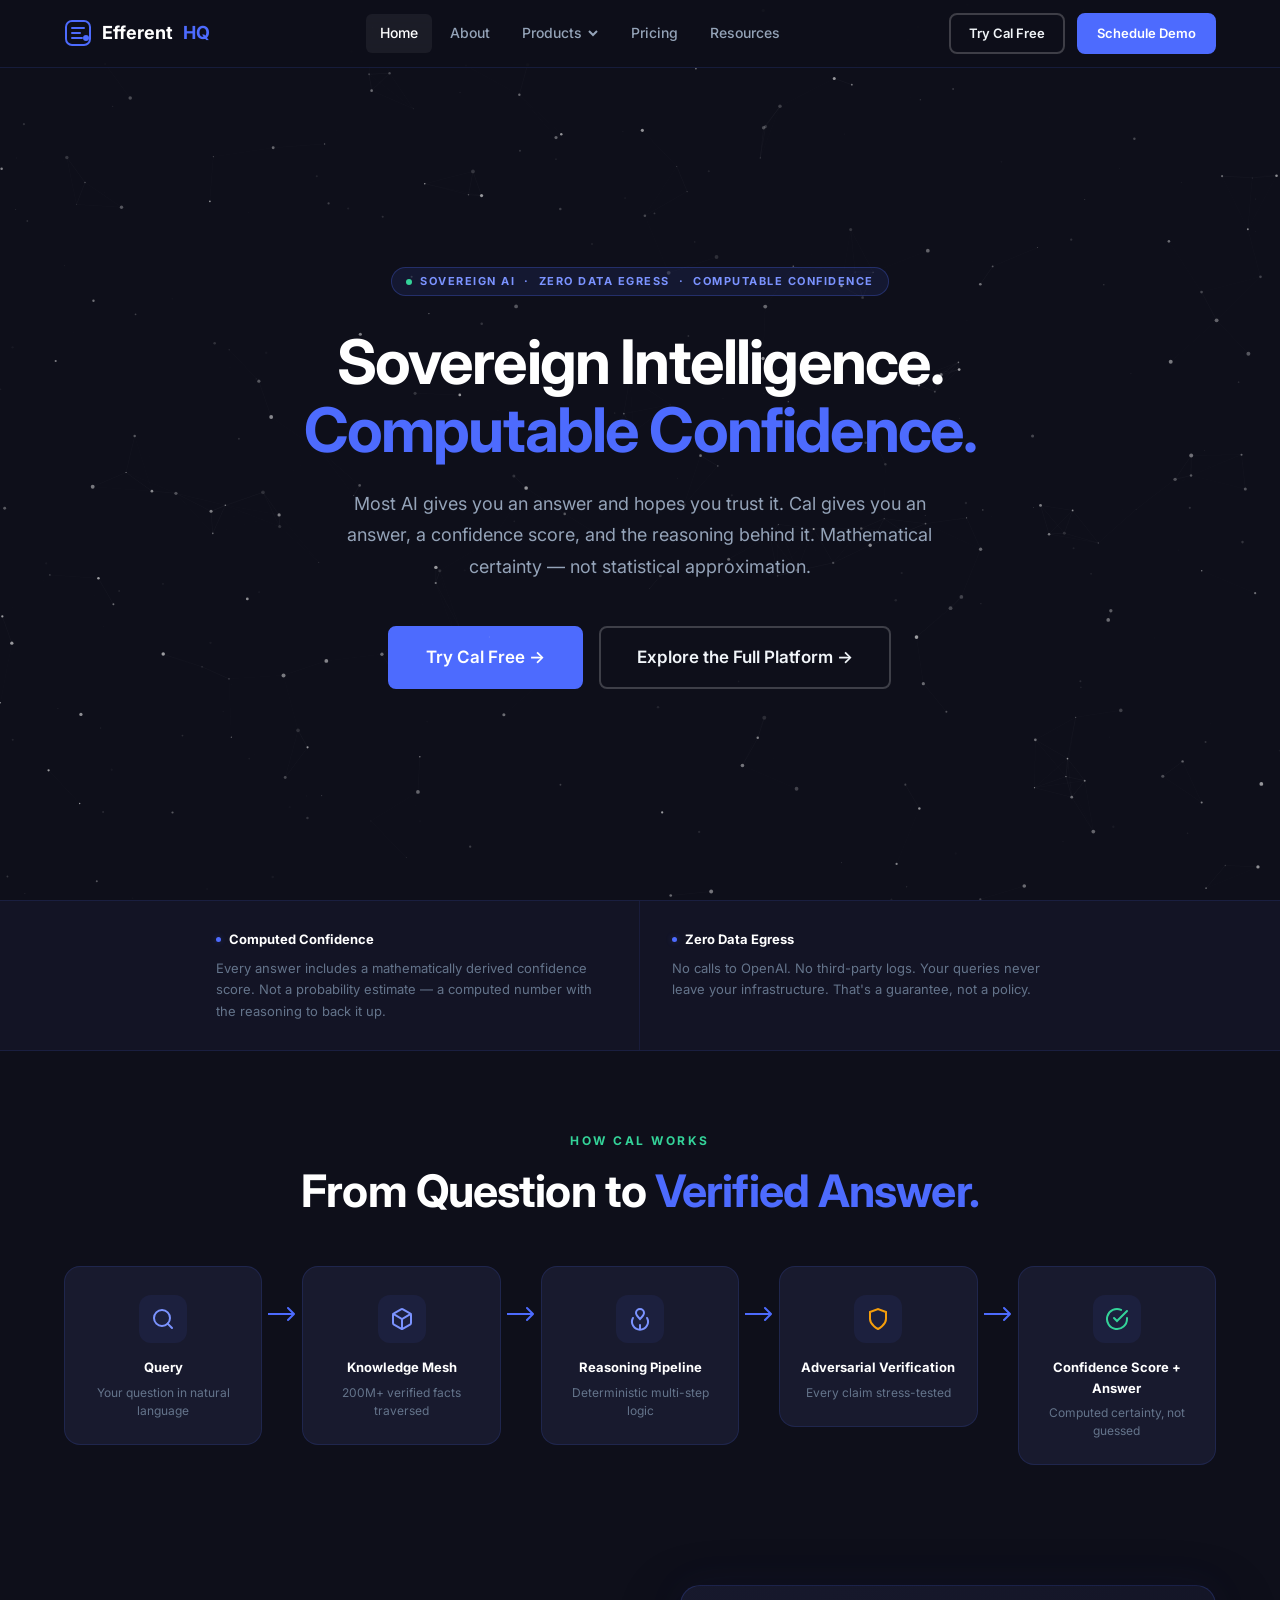
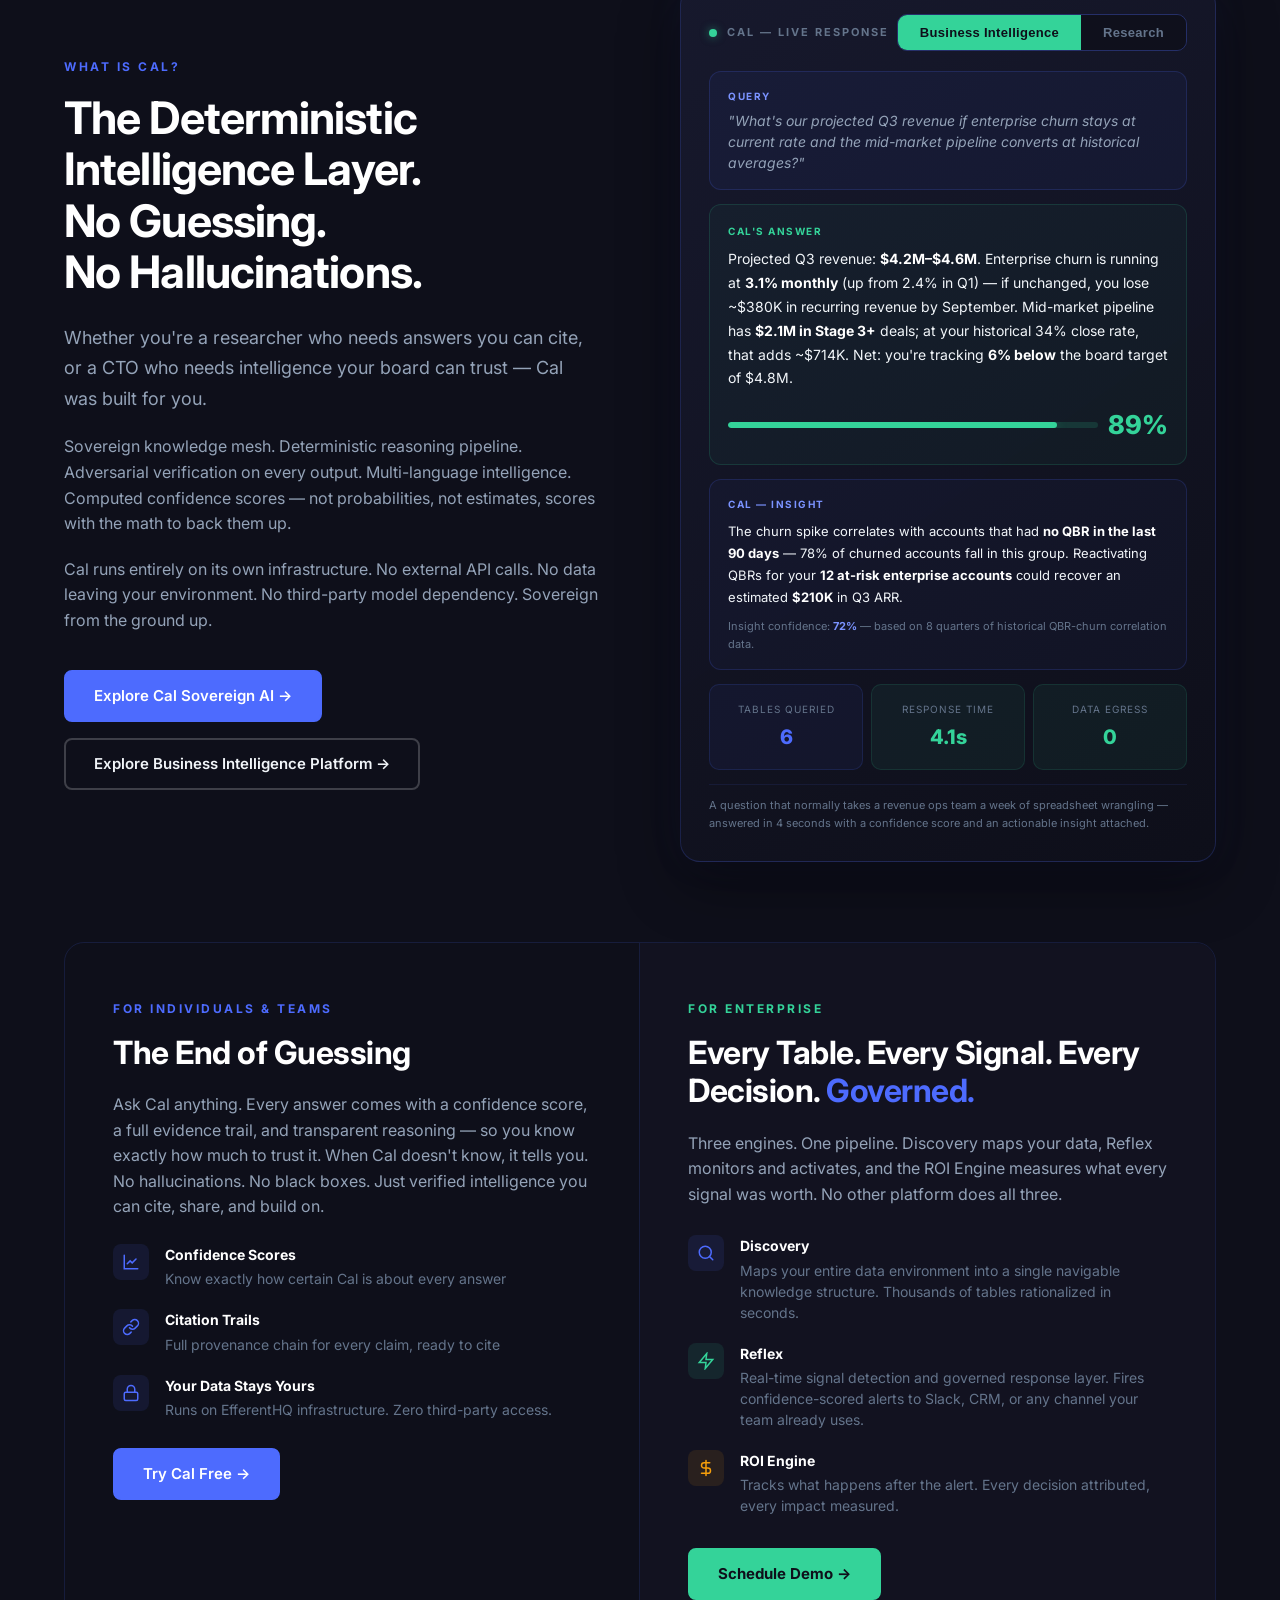
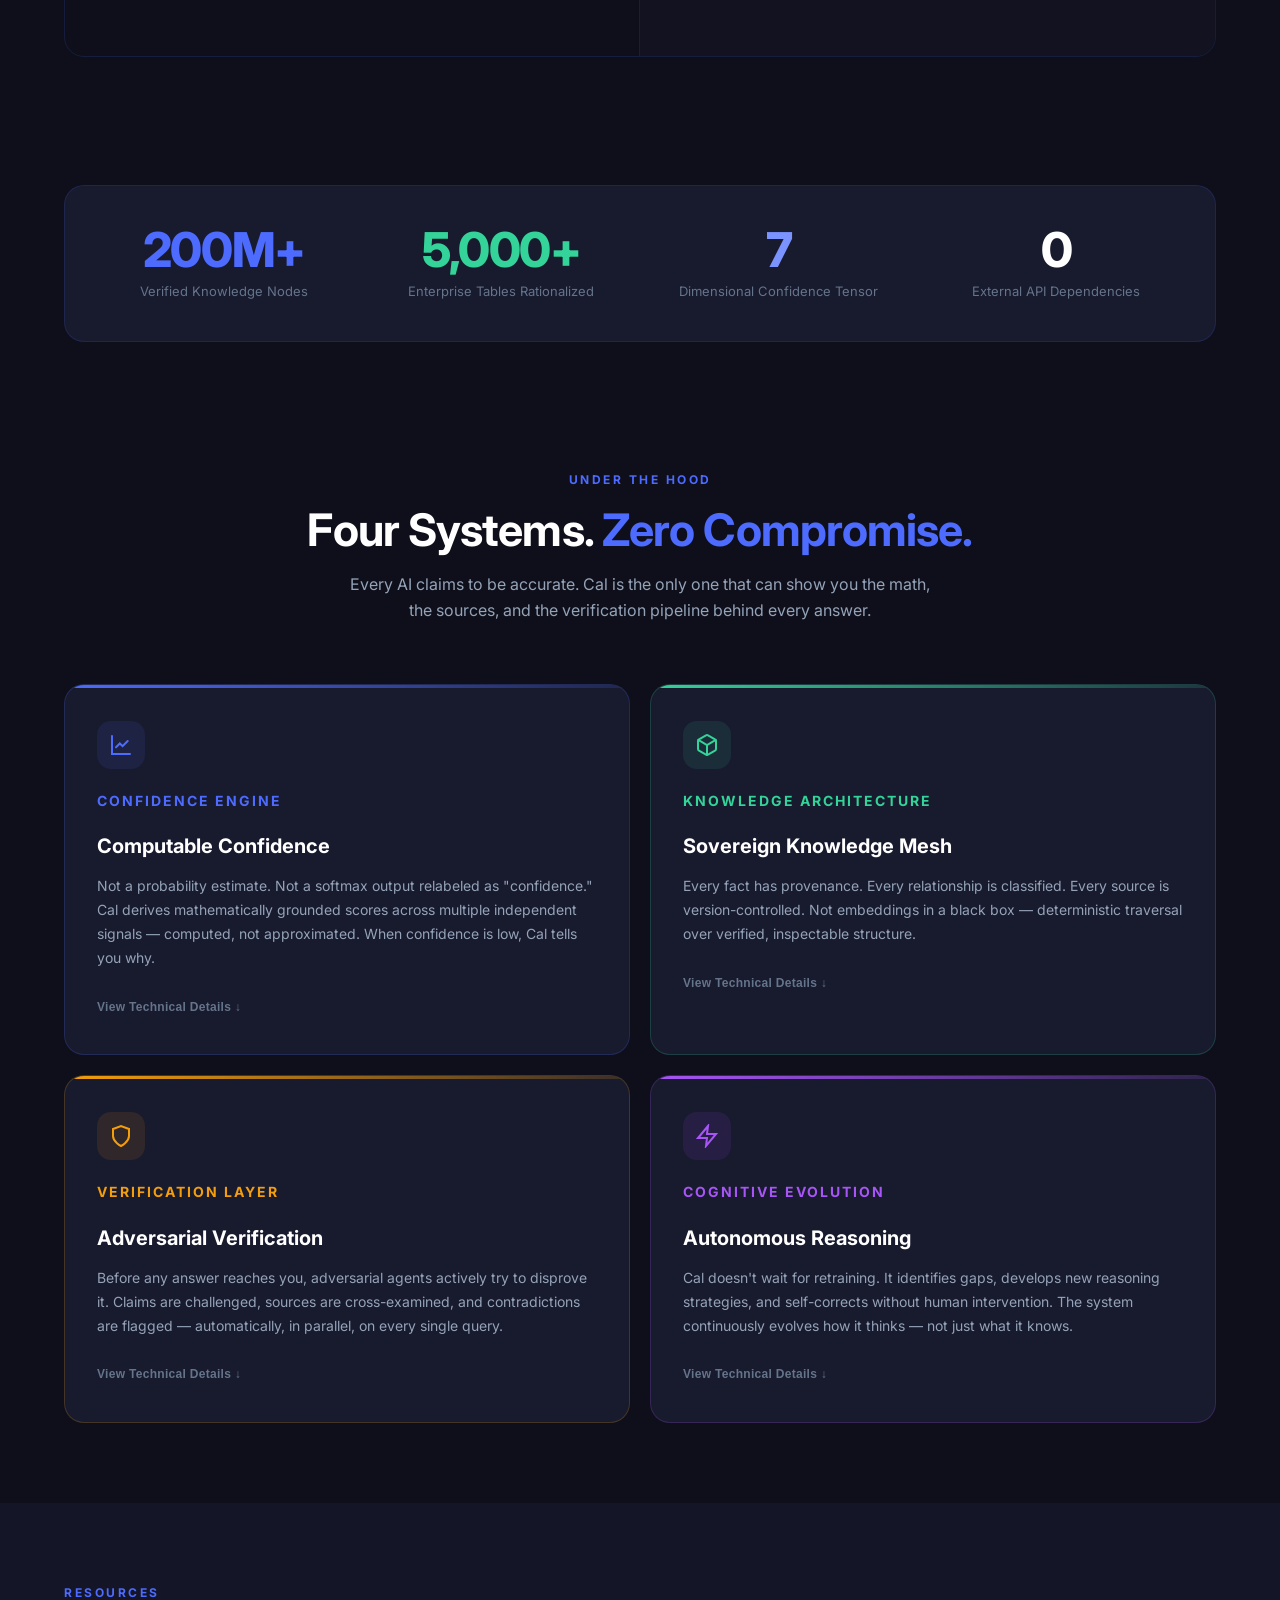
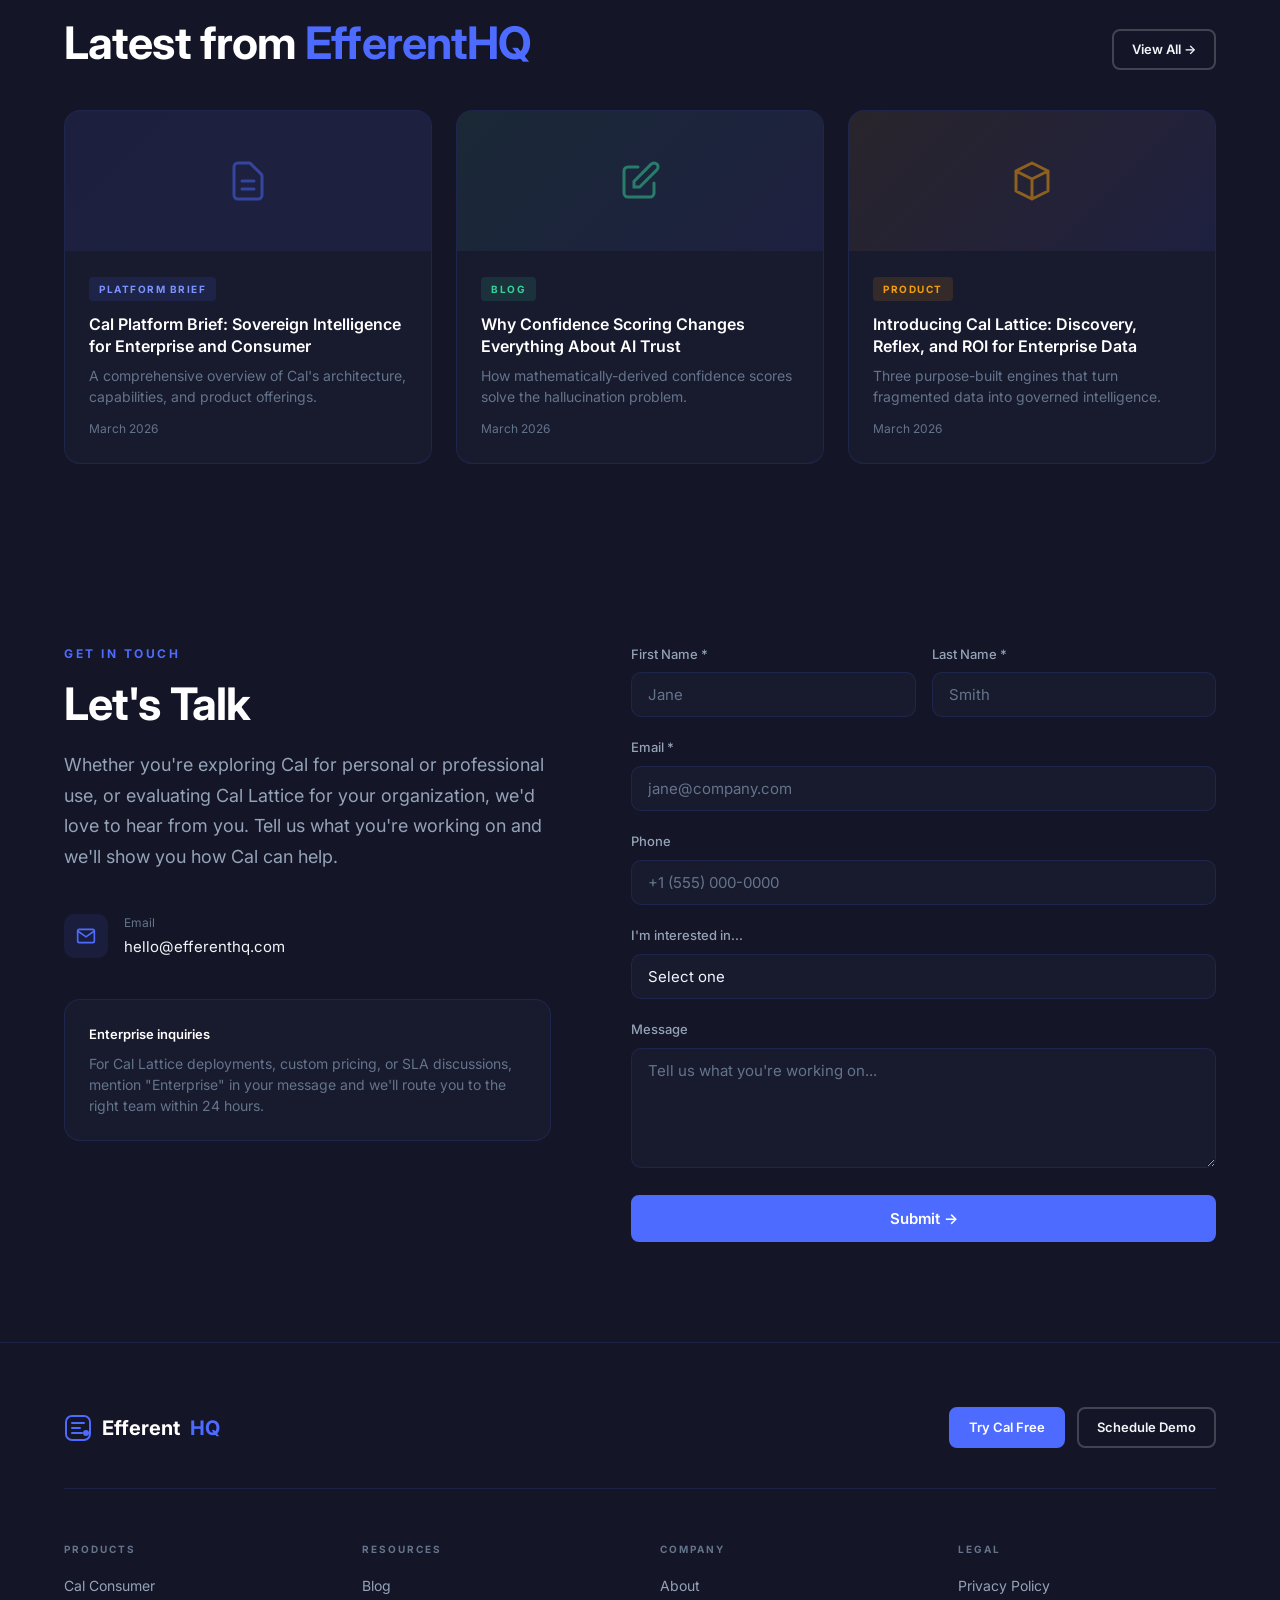
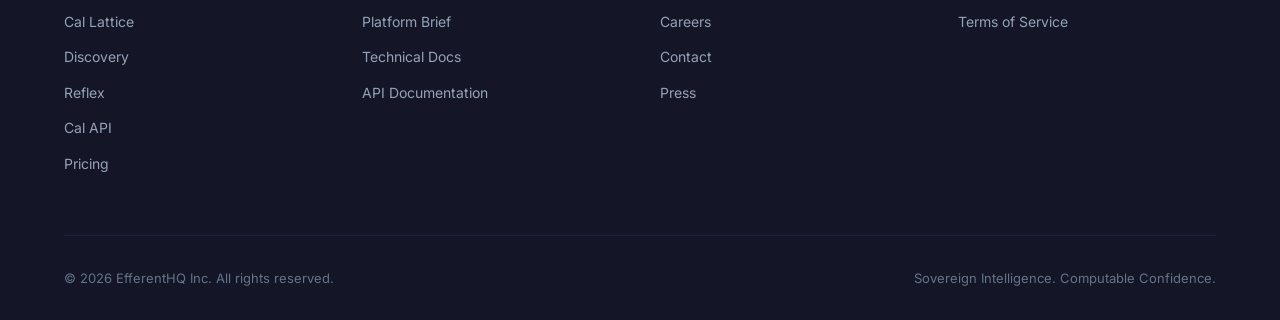
==== commit 286557a2: "Phase 11: Standardize CTA text across all pages Made-with: Cursor" ====
--- a/index.html
+++ b/index.html
@@ -358,7 +358,7 @@
           </div>
         </div>
 
-        <a href="#contact" class="btn btn-green">Schedule Enterprise Demo →</a>
+        <a href="#contact" class="btn btn-green">Schedule Demo →</a>
       </div>
     </div>
   </div>
--- a/style.css
+++ b/style.css
@@ -998,6 +998,38 @@
 .mission-block p { font-size: 18px; color: var(--text-secondary); line-height: 1.75; }
 
 /* Use Cases */
+.comparison-grid {
+  display: grid;
+  grid-template-columns: 1fr 1fr;
+  gap: 24px;
+}
+.comparison-col {
+  background: var(--bg-card);
+  border: 1px solid var(--border-subtle);
+  border-radius: var(--radius-xl);
+  padding: 32px;
+}
+.comparison-old { opacity: 0.7; }
+.comparison-cal { border-color: rgba(52,211,153,0.25); }
+.comparison-row {
+  padding: 14px 0;
+  border-bottom: 1px solid var(--border-subtle);
+}
+.comparison-row:last-child { border-bottom: none; }
+.comparison-label {
+  font-size: 11px; font-weight: 700;
+  letter-spacing: 1px; text-transform: uppercase;
+  color: var(--text-muted);
+  margin-bottom: 4px;
+}
+.comparison-row p:last-child {
+  font-size: 14px; color: var(--text-secondary); line-height: 1.5;
+}
+.comparison-cal .comparison-row p:last-child { color: var(--white); }
+@media (max-width: 768px) {
+  .comparison-grid { grid-template-columns: 1fr; }
+}
+
 .use-case-grid { display: grid; grid-template-columns: repeat(3, 1fr); gap: 20px; }
 .use-case-card {
   background: var(--bg-card);
@@ -1008,7 +1040,7 @@
 }
 .use-case-card:hover { border-color: var(--border-medium); transform: translateY(-2px); }
 .use-case-icon {
-  width: 44px; height: 44px;
+  width: 52px; height: 52px;
   background: rgba(77,107,254,0.1);
   border-radius: 10px;
   display: flex; align-items: center; justify-content: center;
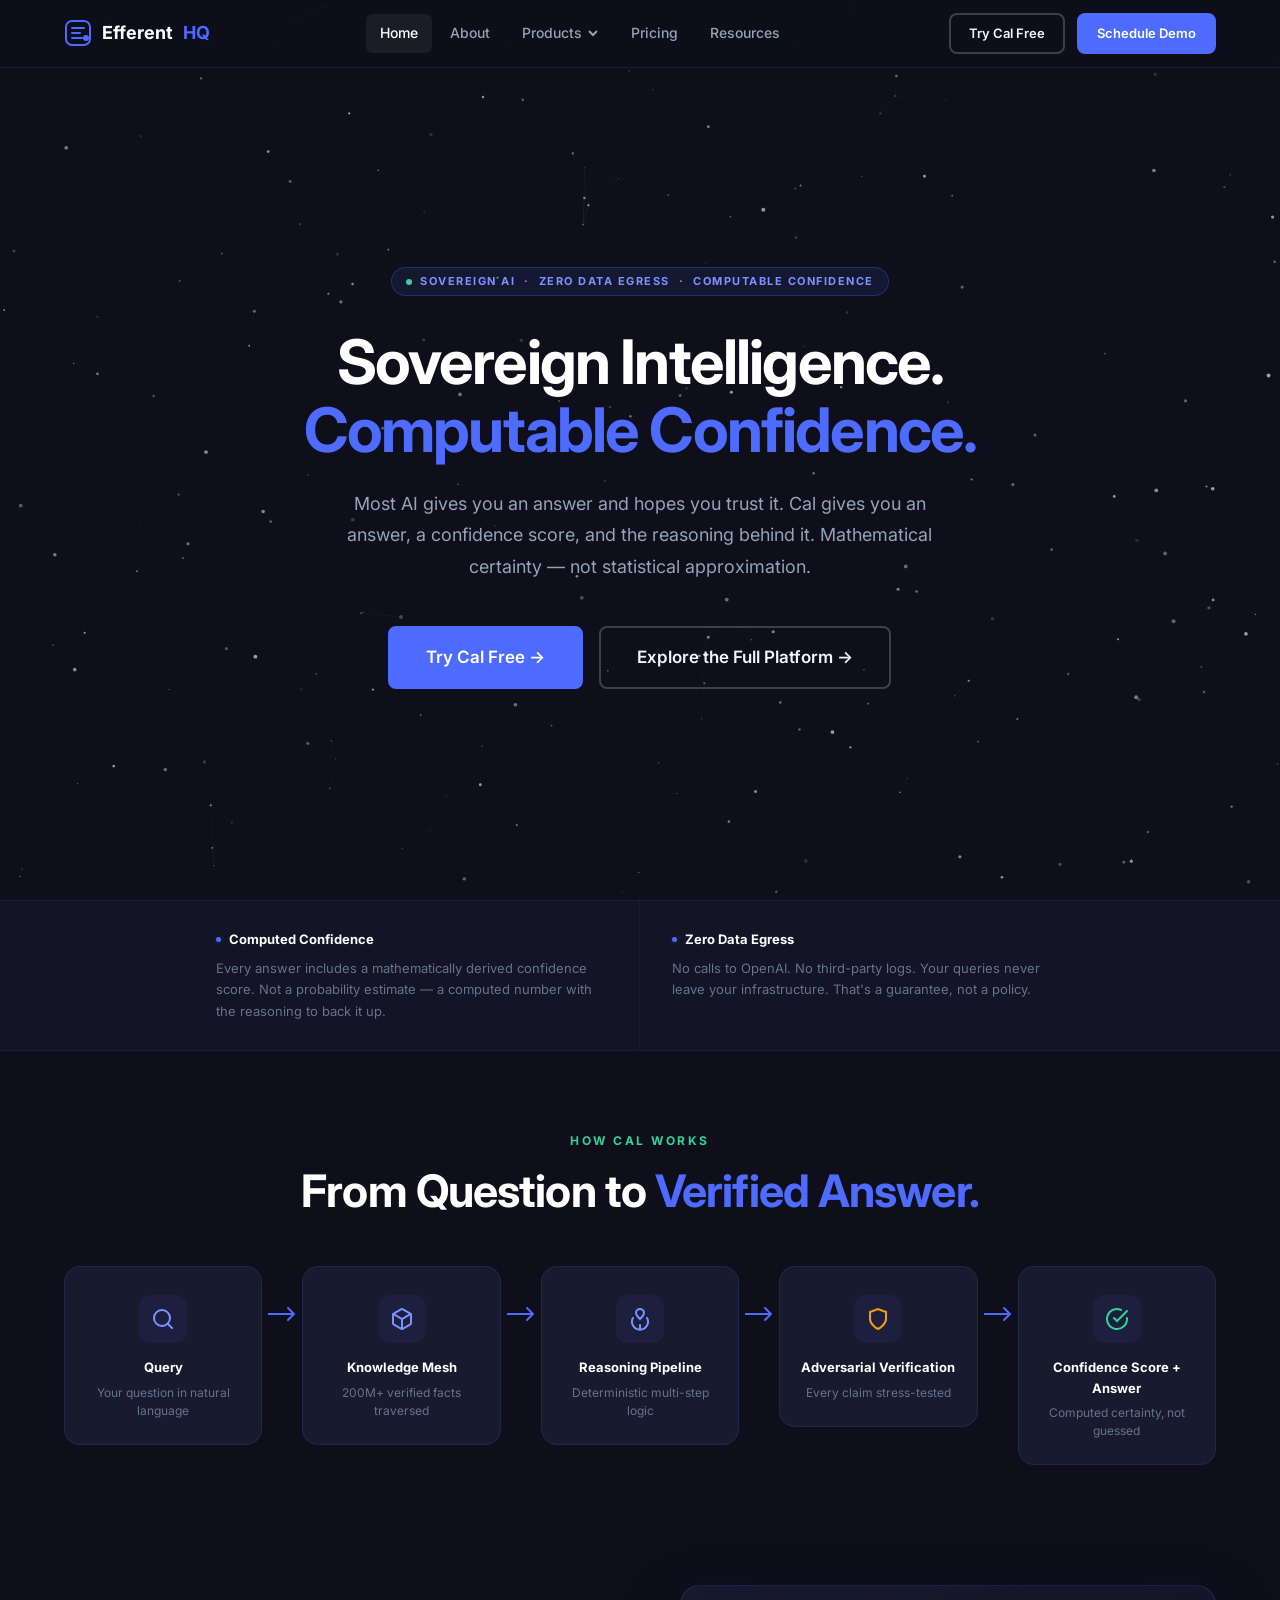
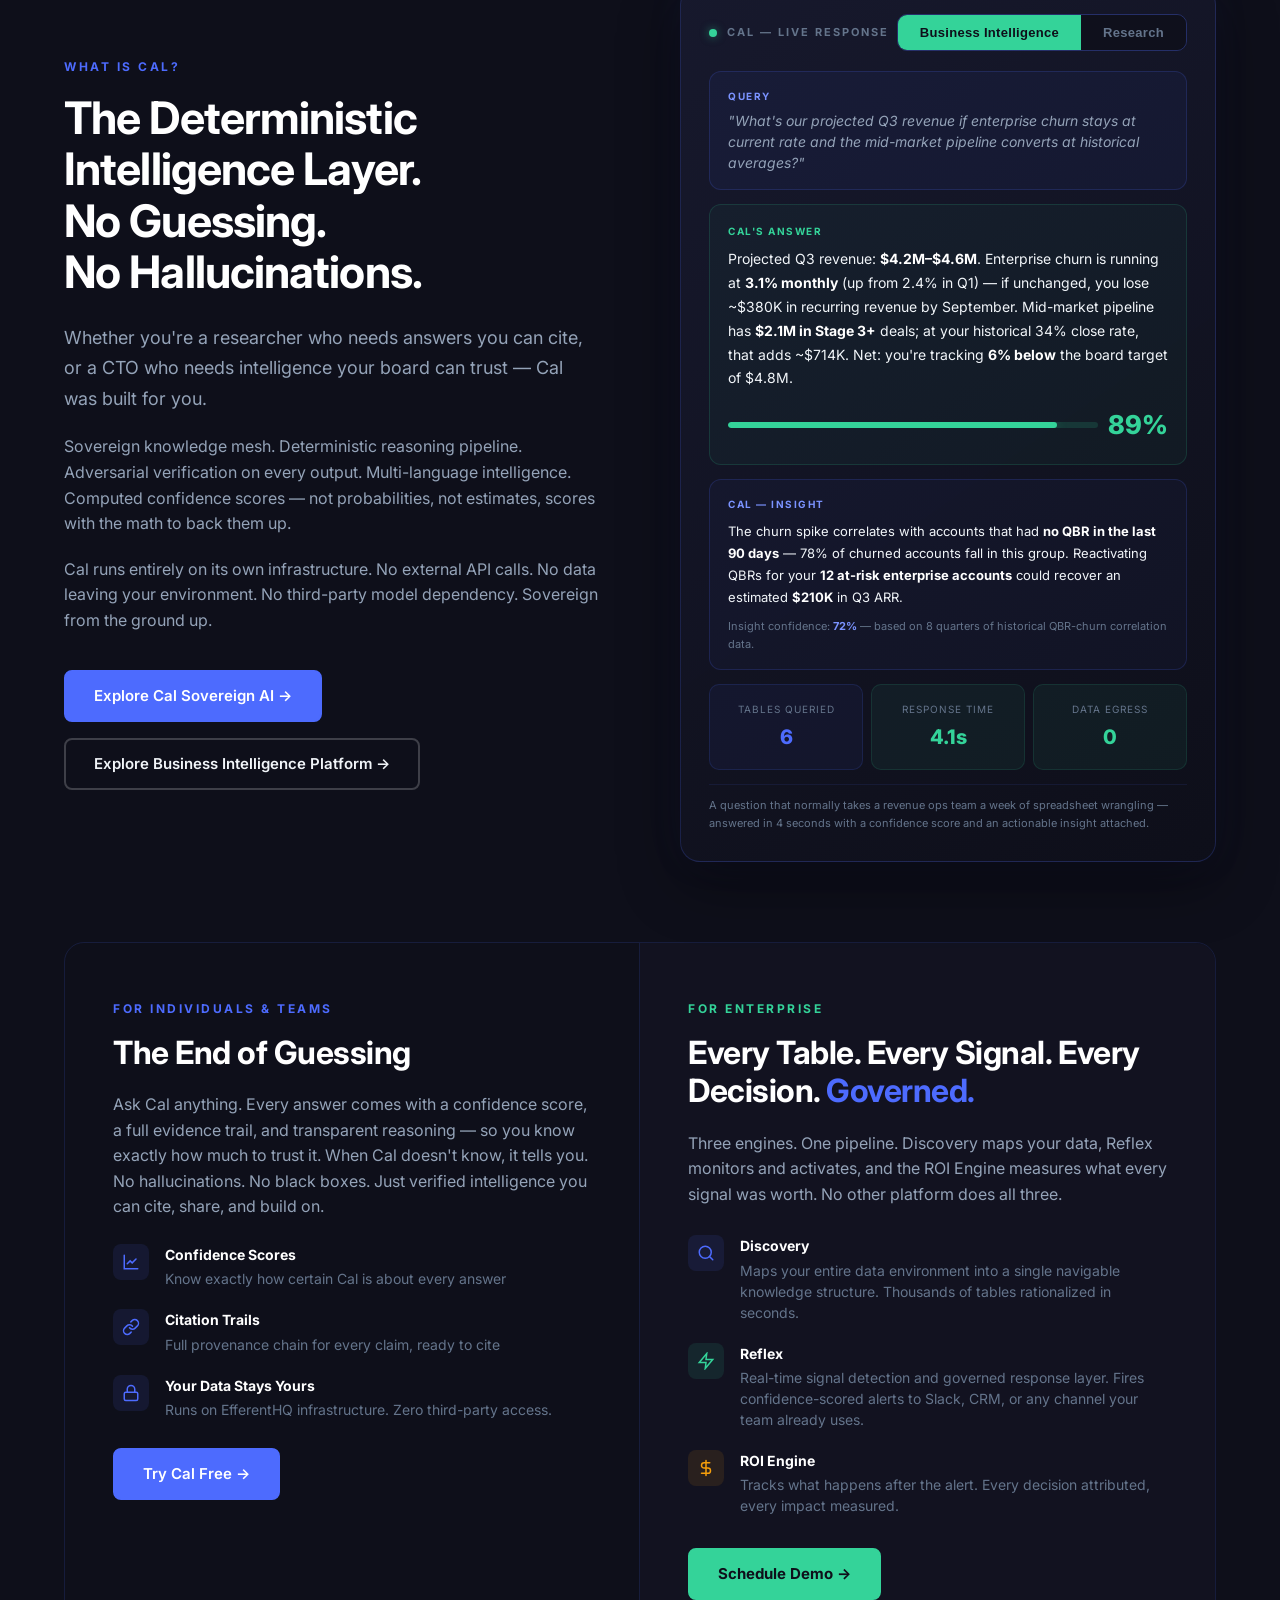
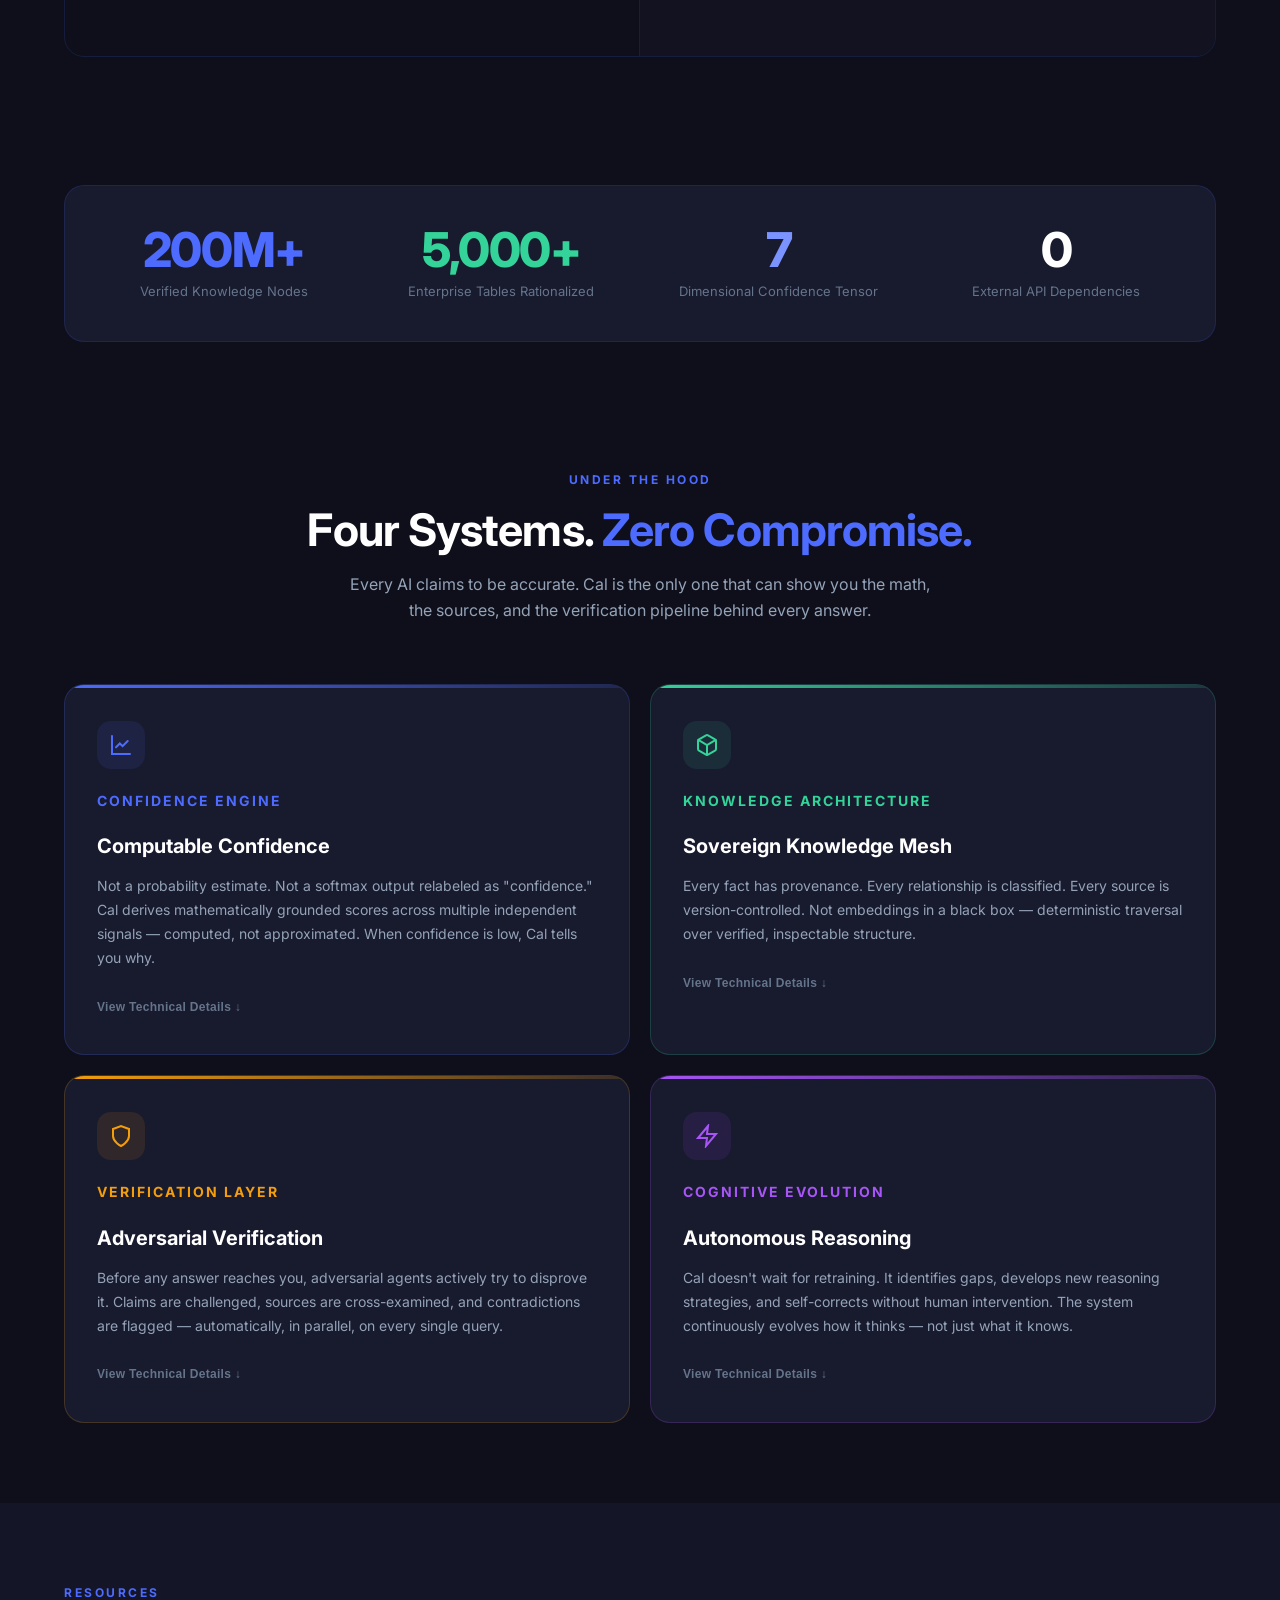
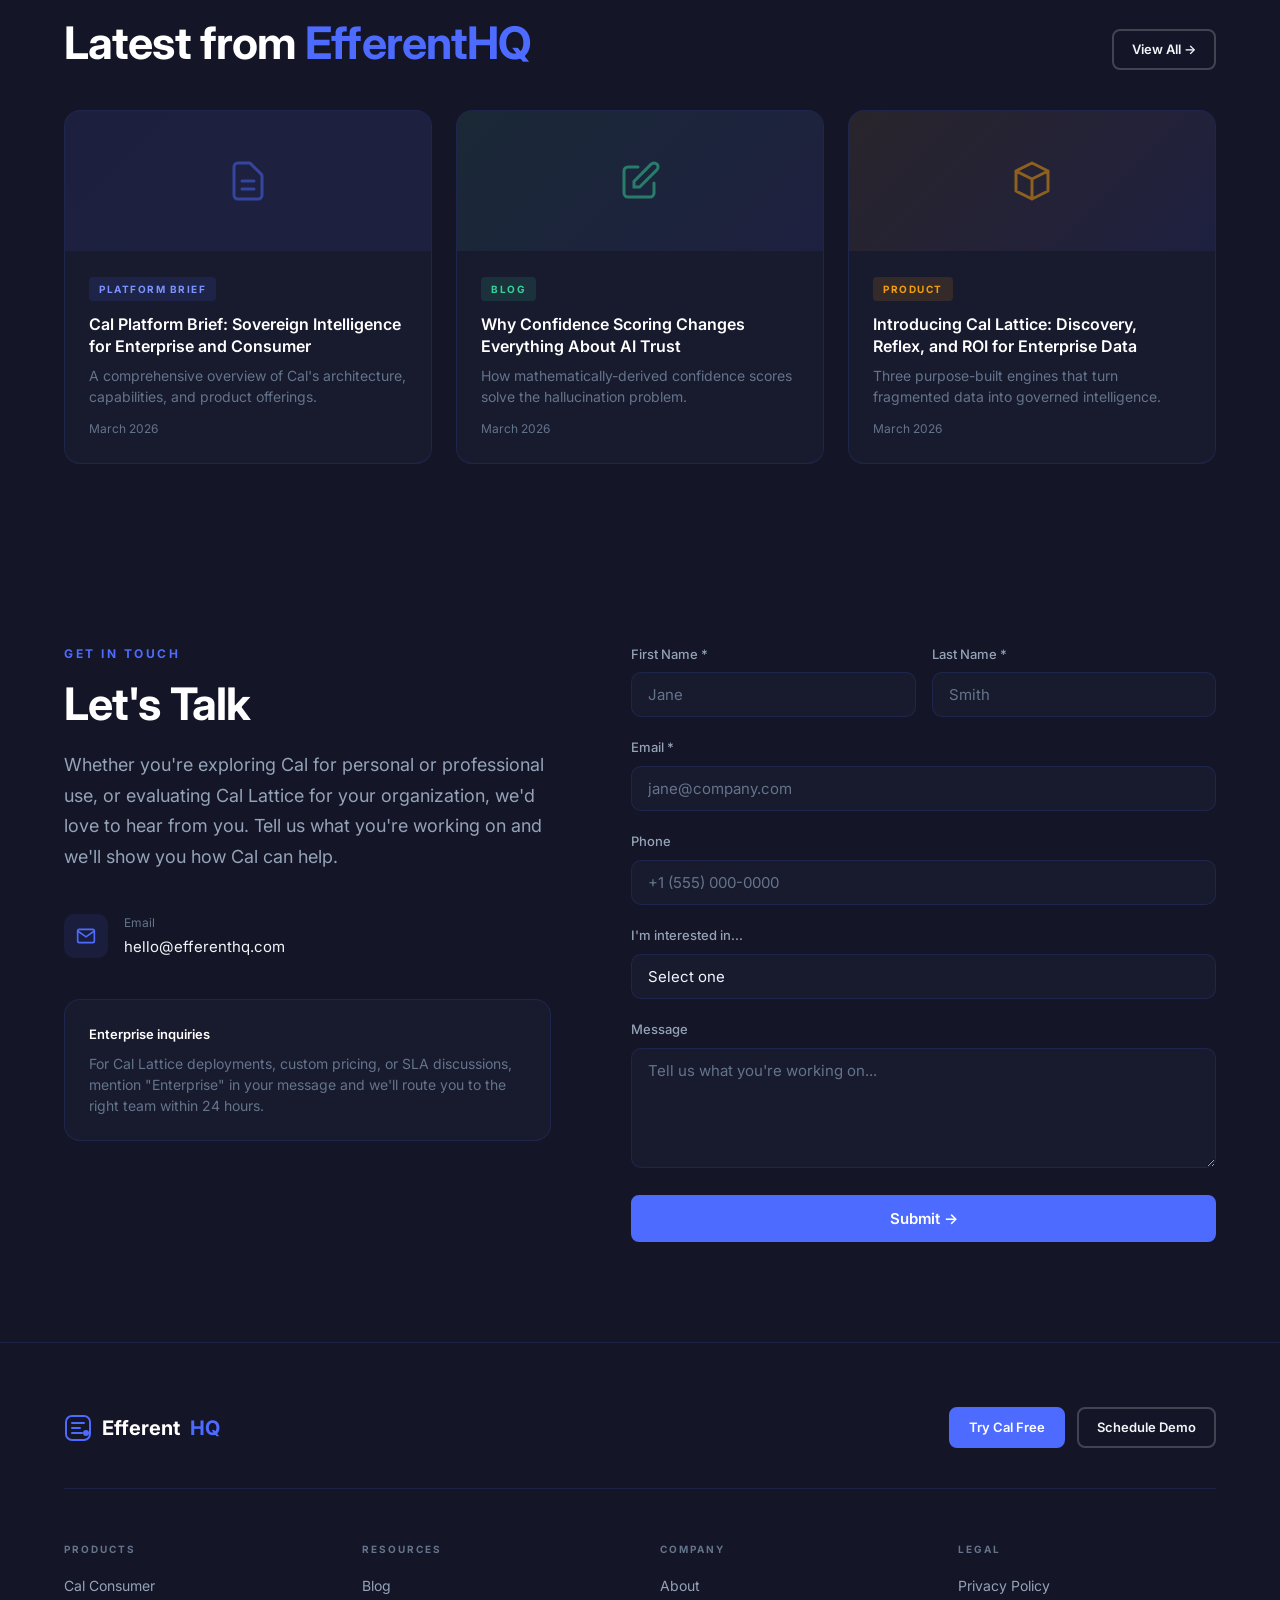
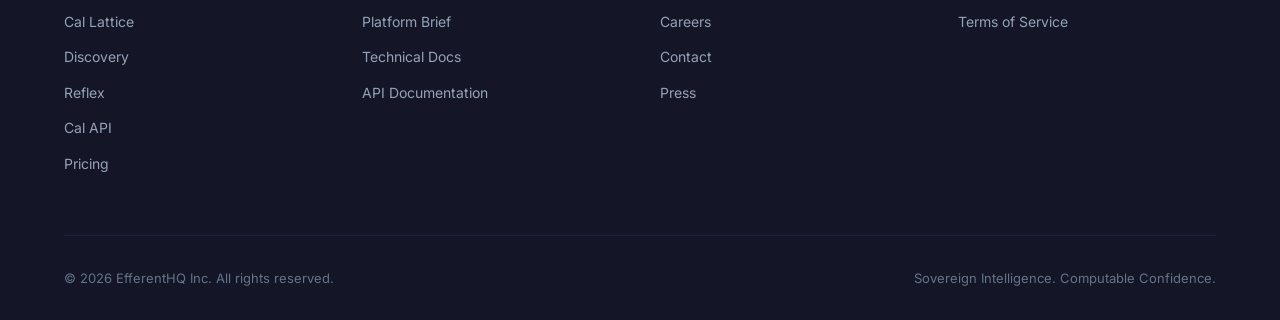
==== commit 920f6677: "Phase 12: Reword Specialists in products dropdown Made-with: Cursor" ====
--- a/index.html
+++ b/index.html
@@ -46,8 +46,8 @@
               <span>Air-gapped deployment for privacy-critical teams</span>
             </a>
             <a href="products/specialists.html" class="dropdown-item">
-              <strong>Specialists</strong>
-              <span>Domain add-ons: Medicine, Law, Finance, Climate</span>
+              <strong>Specialist Domains</strong>
+              <span>Deep knowledge layers for regulated industries</span>
             </a>
             <a href="products/cal-api.html" class="dropdown-item">
               <strong>Cal API</strong>
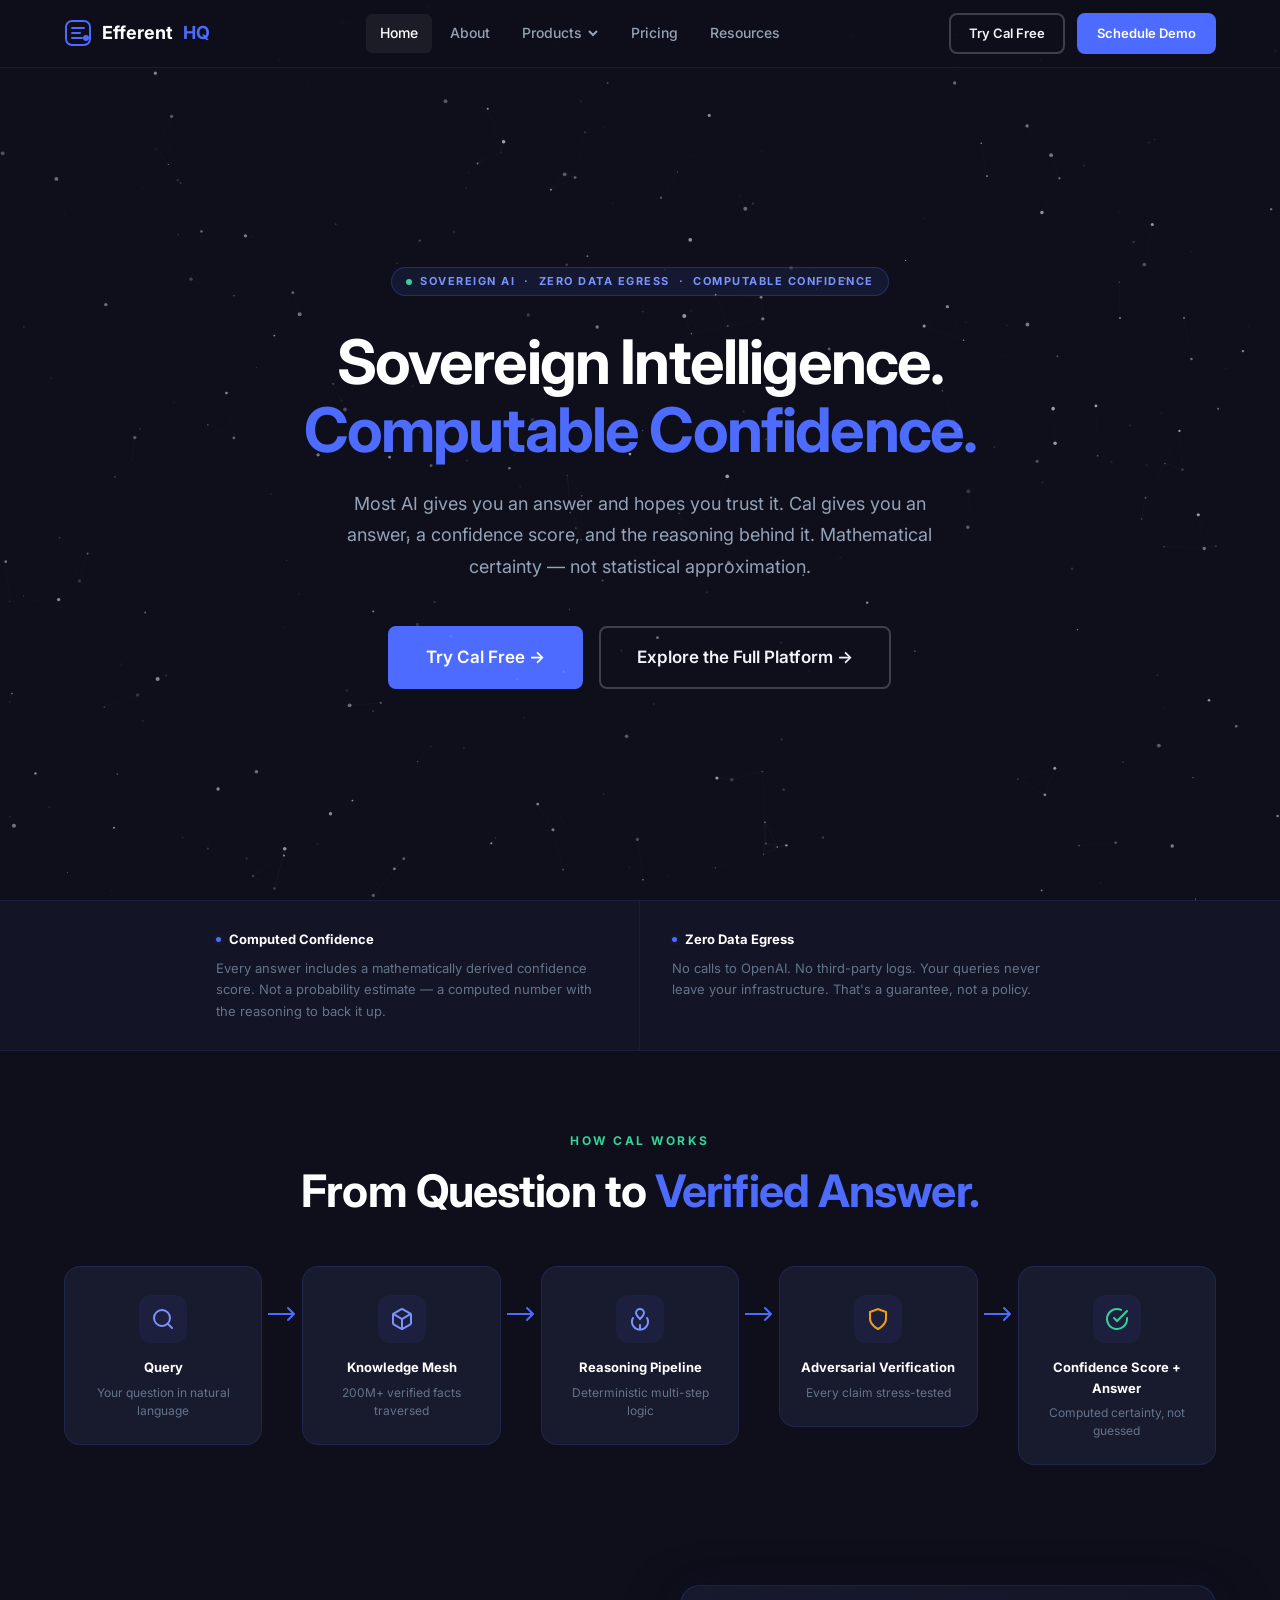
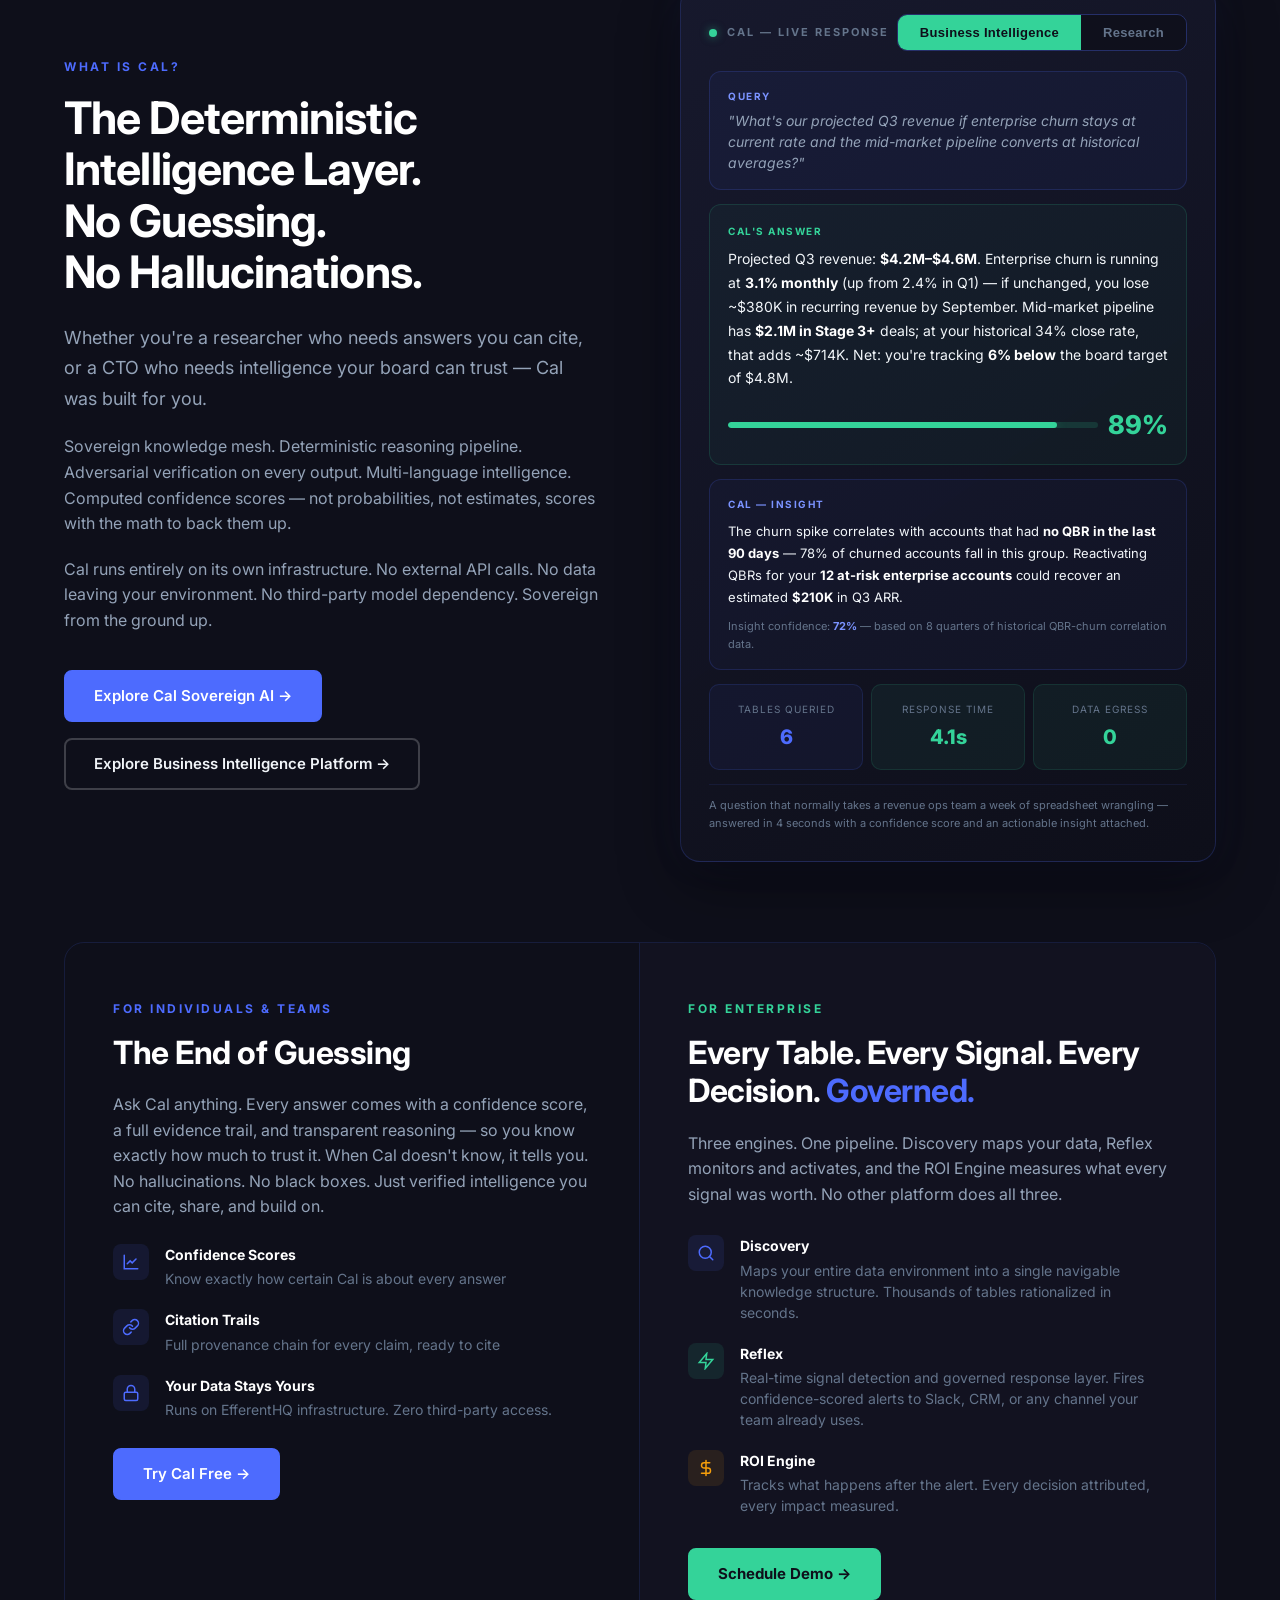
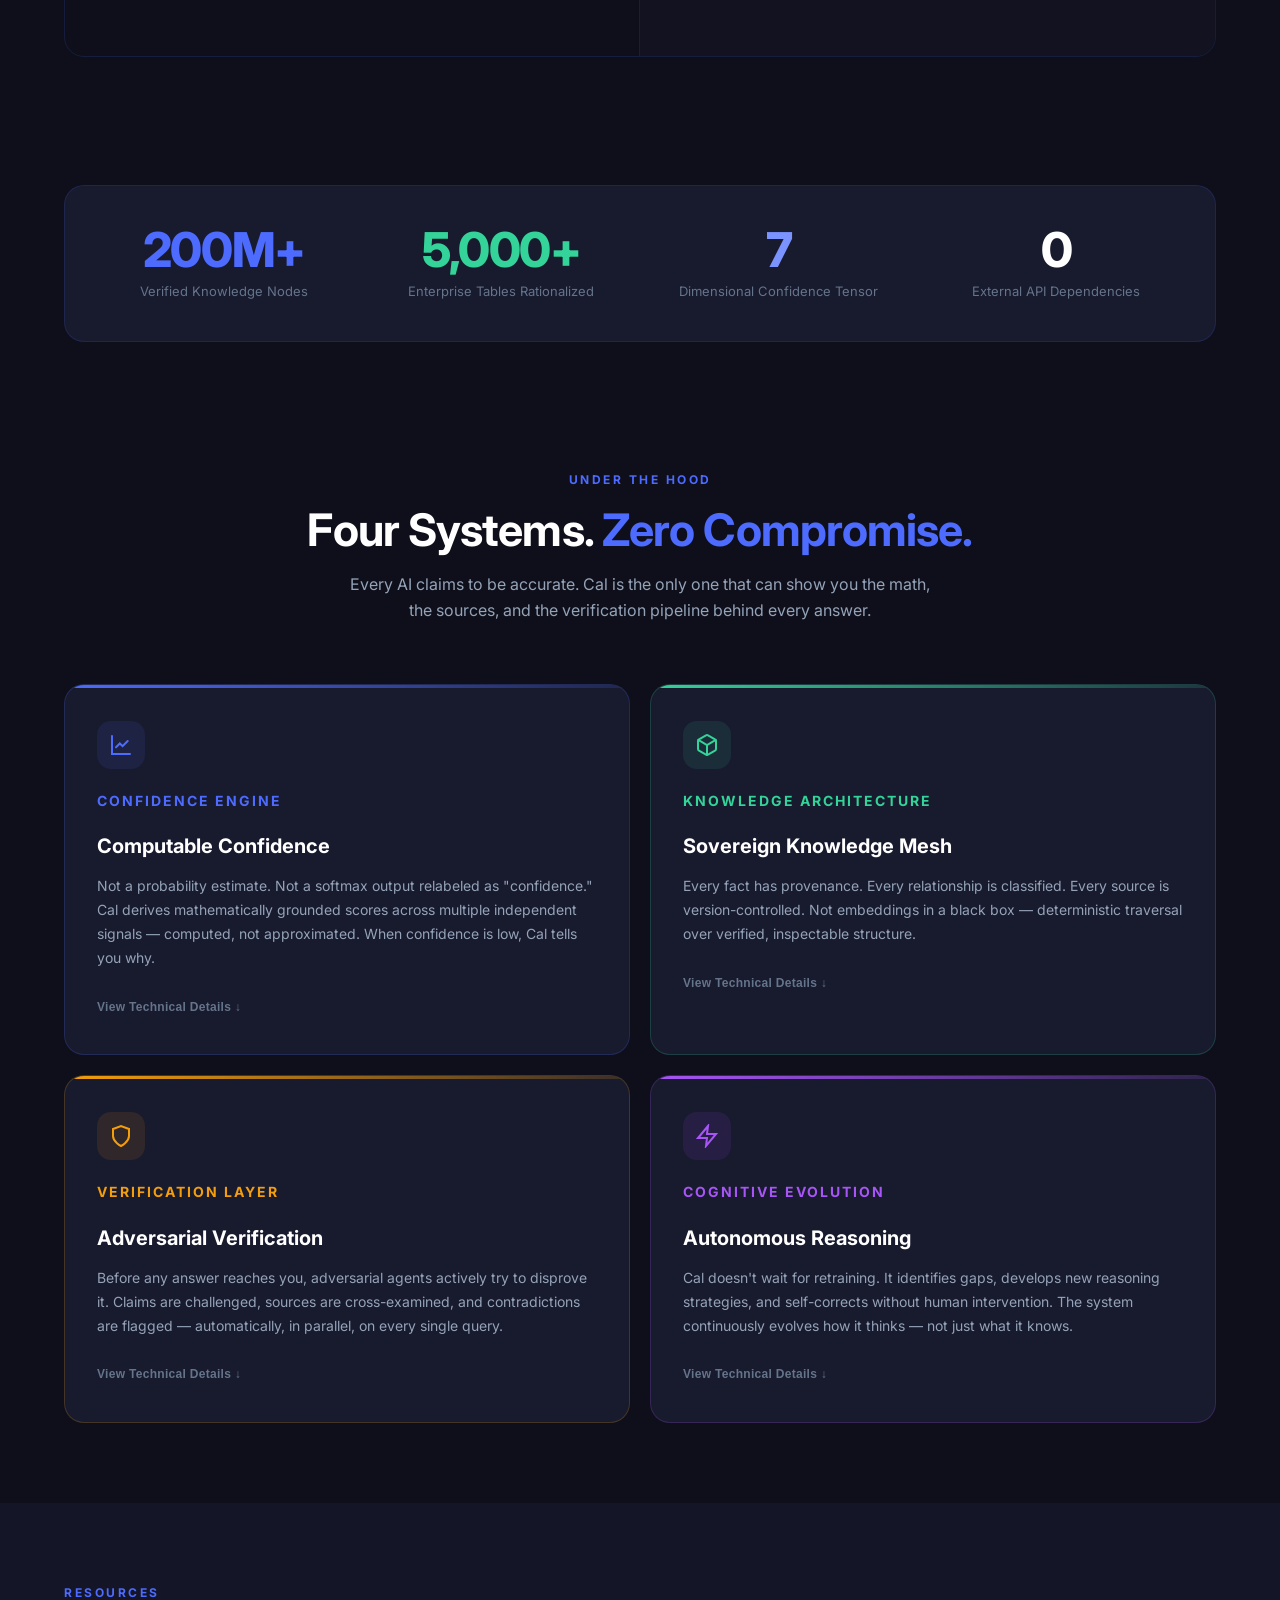
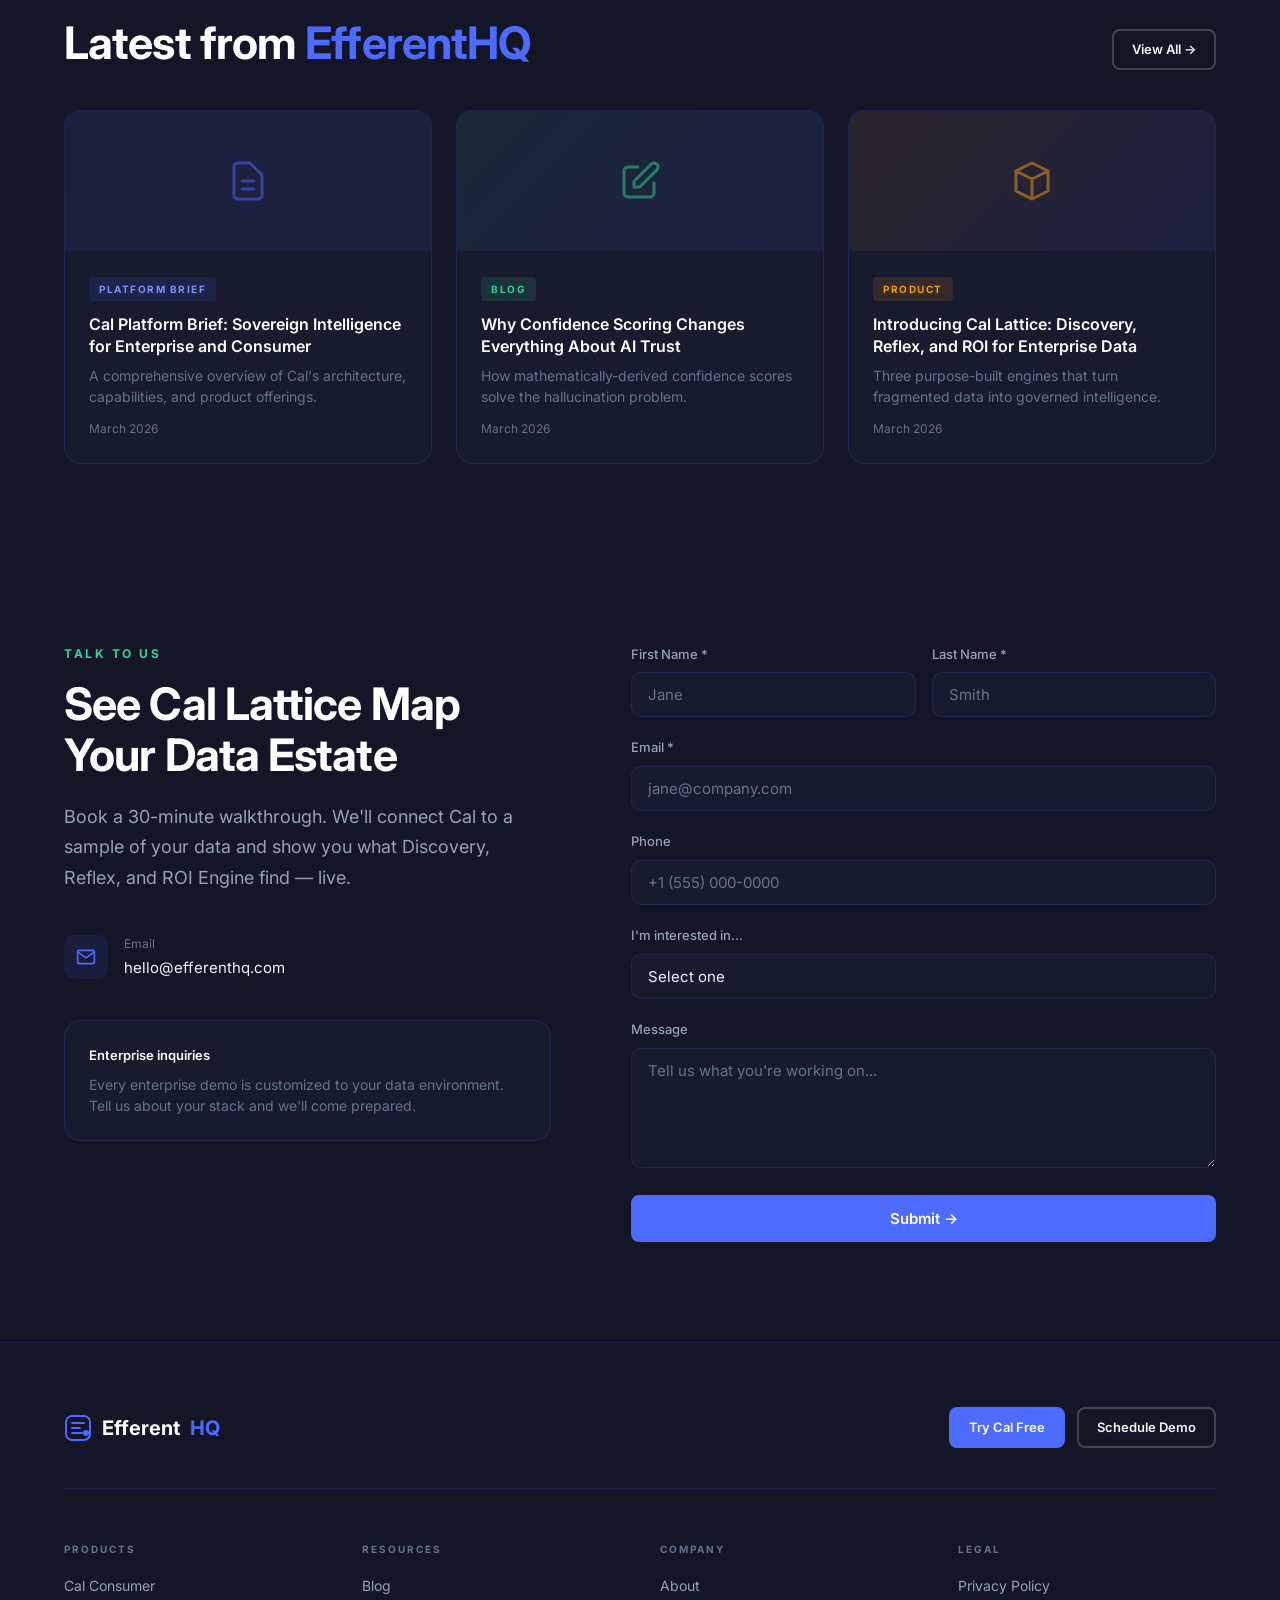
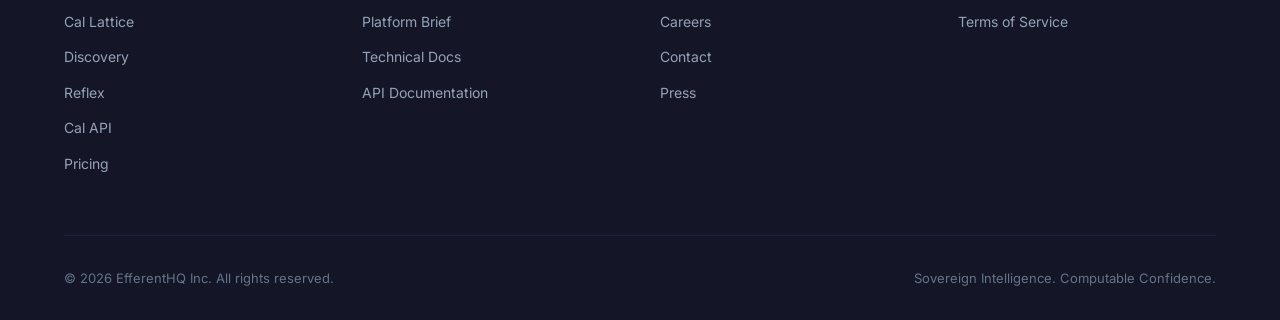
==== commit 0f0c52cd: "Phase 13: Upgrade enterprise contact section copy Made-with: Cursor" ====
--- a/index.html
+++ b/index.html
@@ -534,9 +534,9 @@
   <div class="container">
     <div class="contact-grid">
       <div>
-        <p class="eyebrow">Get In Touch</p>
-        <h2 class="headline-lg" style="margin-bottom:20px;">Let's Talk</h2>
-        <p class="body-lg" style="margin-bottom:40px;">Whether you're exploring Cal for personal or professional use, or evaluating Cal Lattice for your organization, we'd love to hear from you. Tell us what you're working on and we'll show you how Cal can help.</p>
+        <p class="eyebrow" style="color:var(--green);">Talk to Us</p>
+        <h2 class="headline-lg" style="margin-bottom:20px;">See Cal Lattice Map Your Data Estate</h2>
+        <p class="body-lg" style="margin-bottom:40px;">Book a 30-minute walkthrough. We'll connect Cal to a sample of your data and show you what Discovery, Reflex, and ROI Engine find — live.</p>
 
         <div class="contact-detail">
           <div class="contact-icon">
@@ -550,7 +550,7 @@
 
         <div style="margin-top:40px;padding:24px;background:var(--bg-card);border:1px solid var(--border-subtle);border-radius:var(--radius-lg);">
           <p style="font-size:13px;font-weight:600;color:var(--white);margin-bottom:8px;">Enterprise inquiries</p>
-          <p class="body-sm">For Cal Lattice deployments, custom pricing, or SLA discussions, mention "Enterprise" in your message and we'll route you to the right team within 24 hours.</p>
+          <p class="body-sm">Every enterprise demo is customized to your data environment. Tell us about your stack and we'll come prepared.</p>
         </div>
       </div>
 
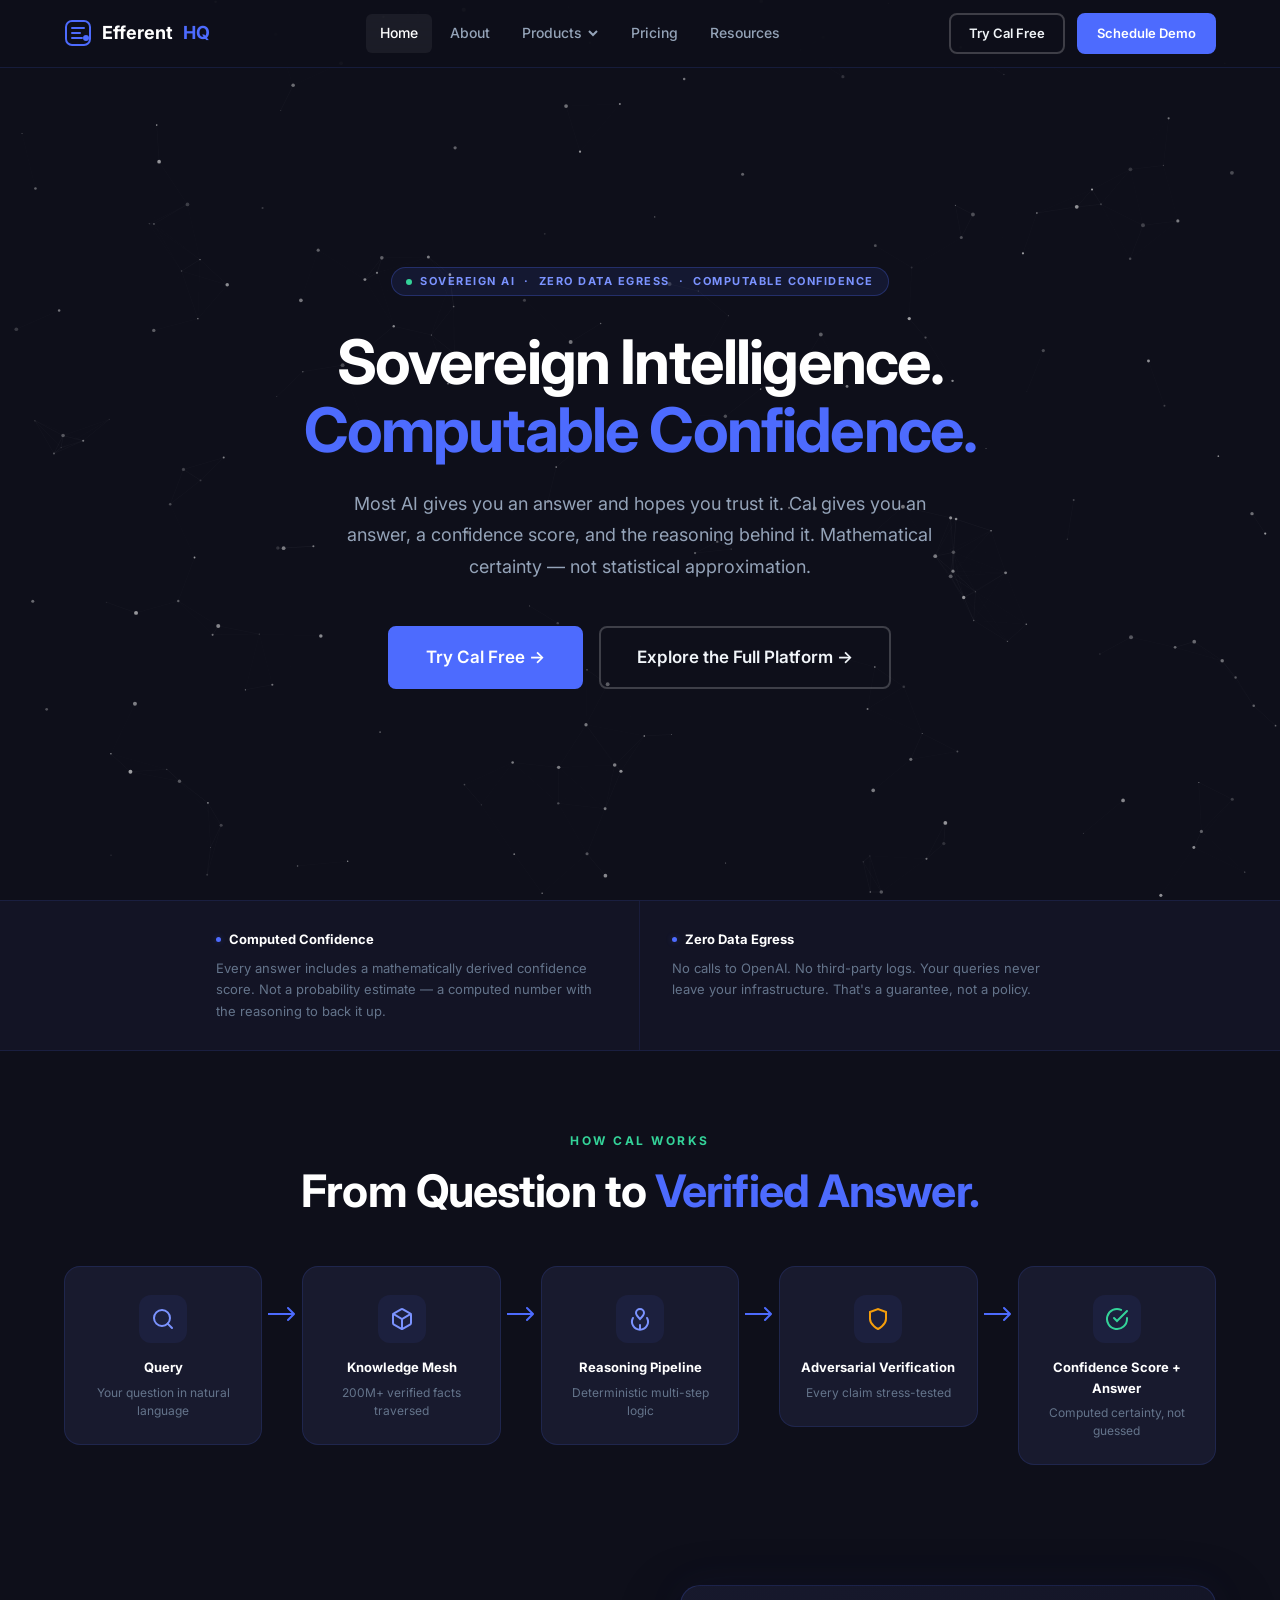
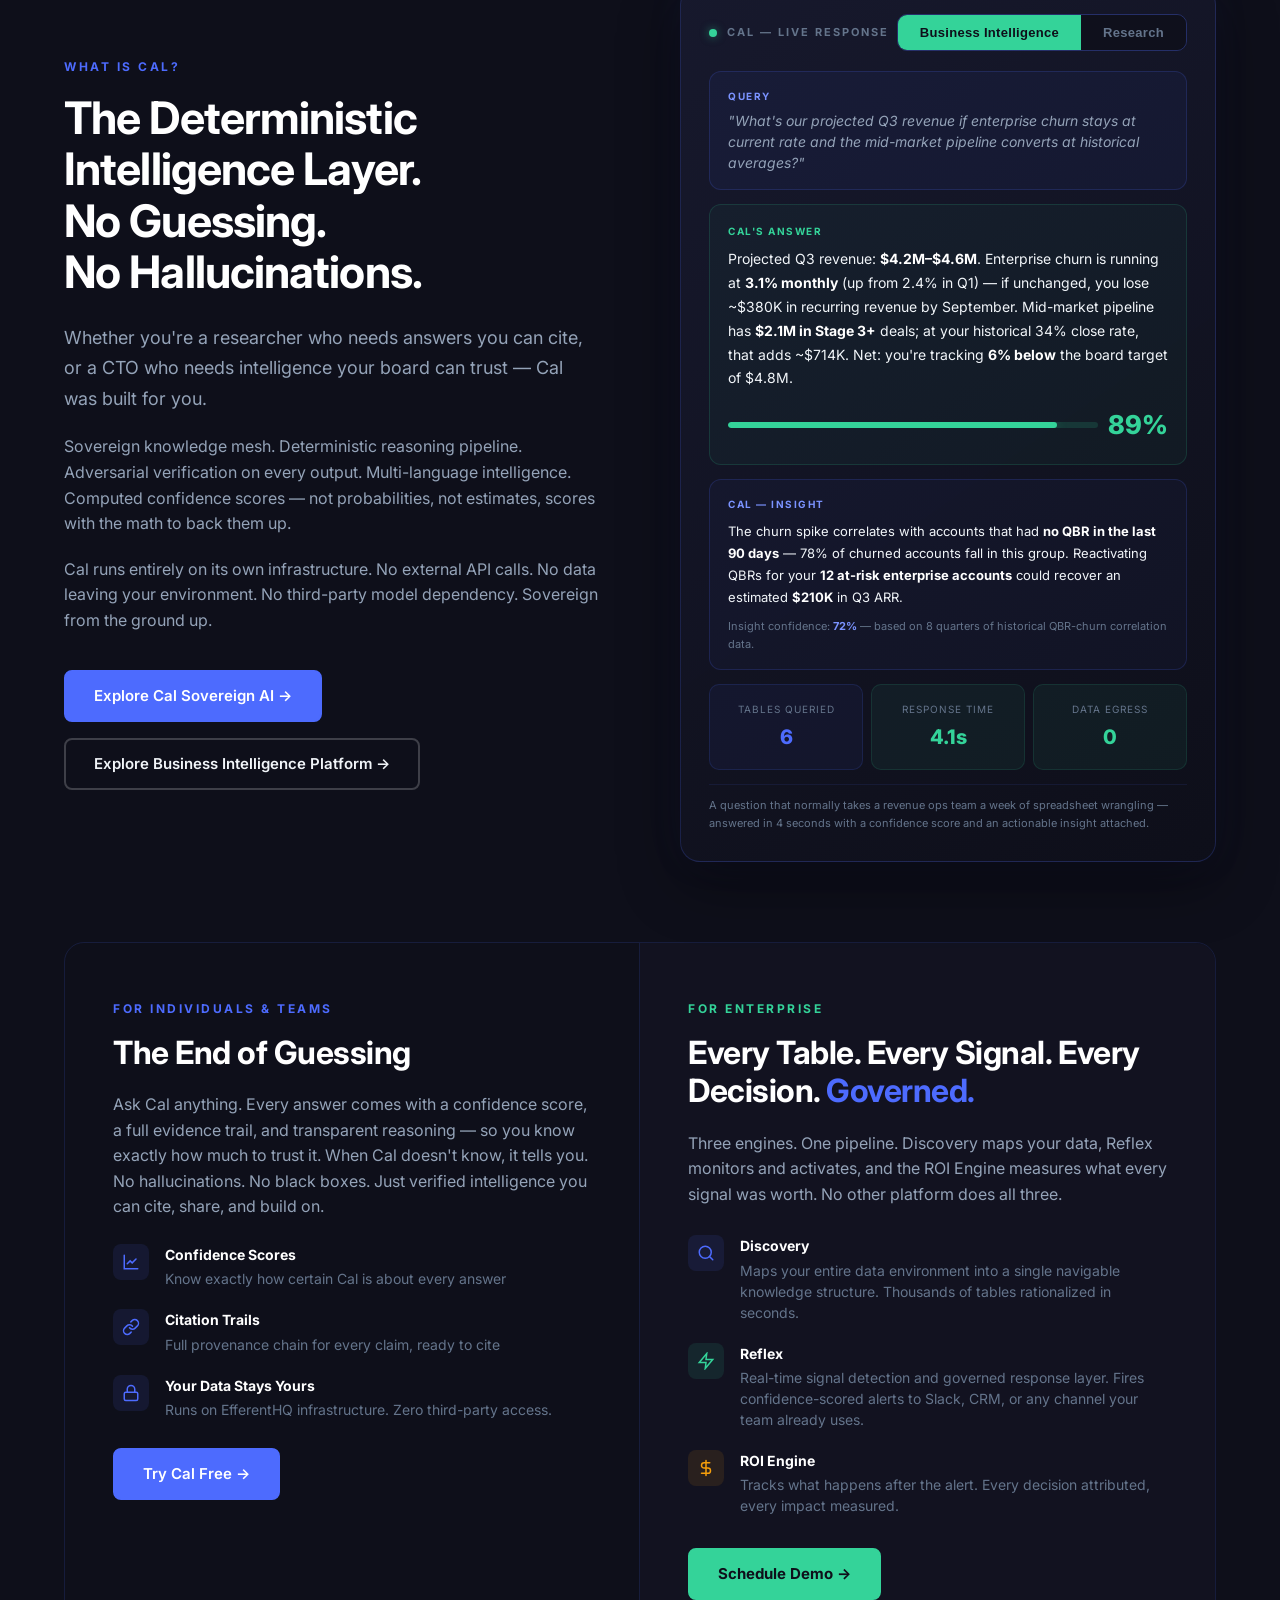
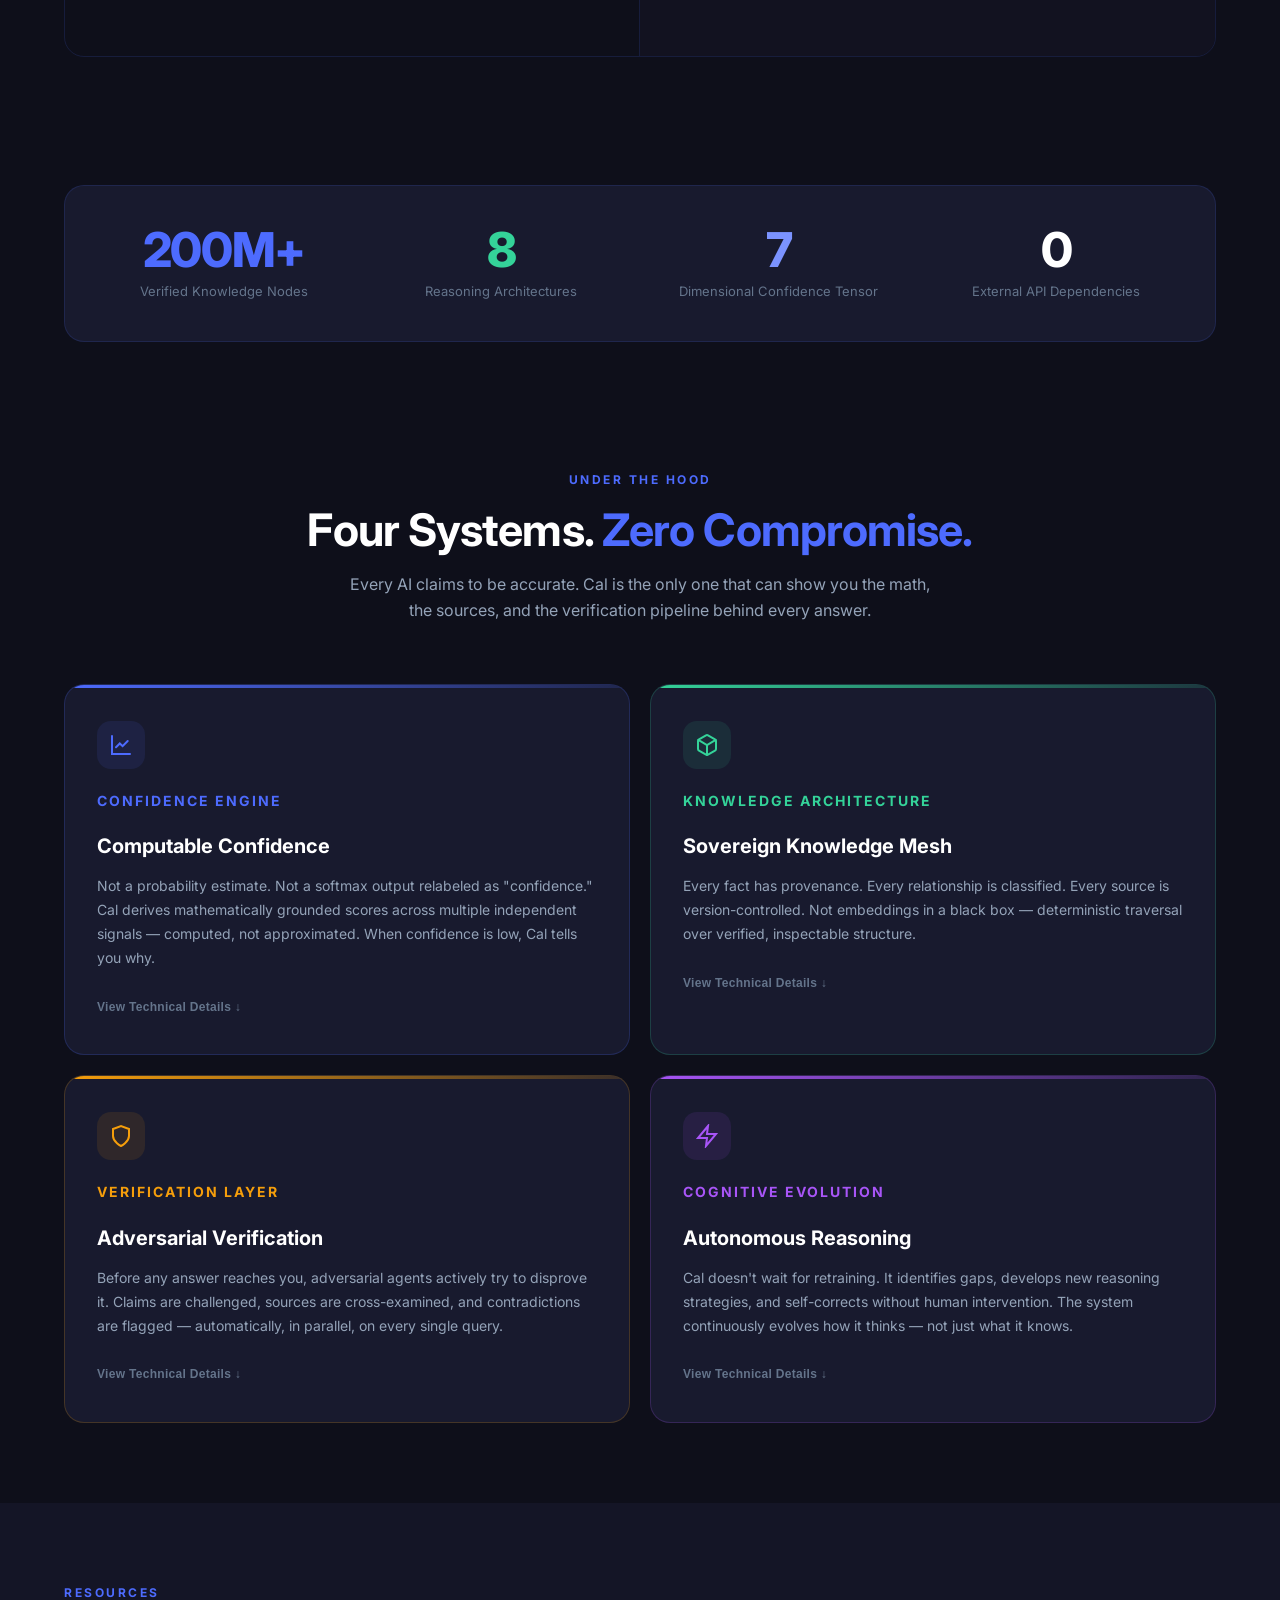
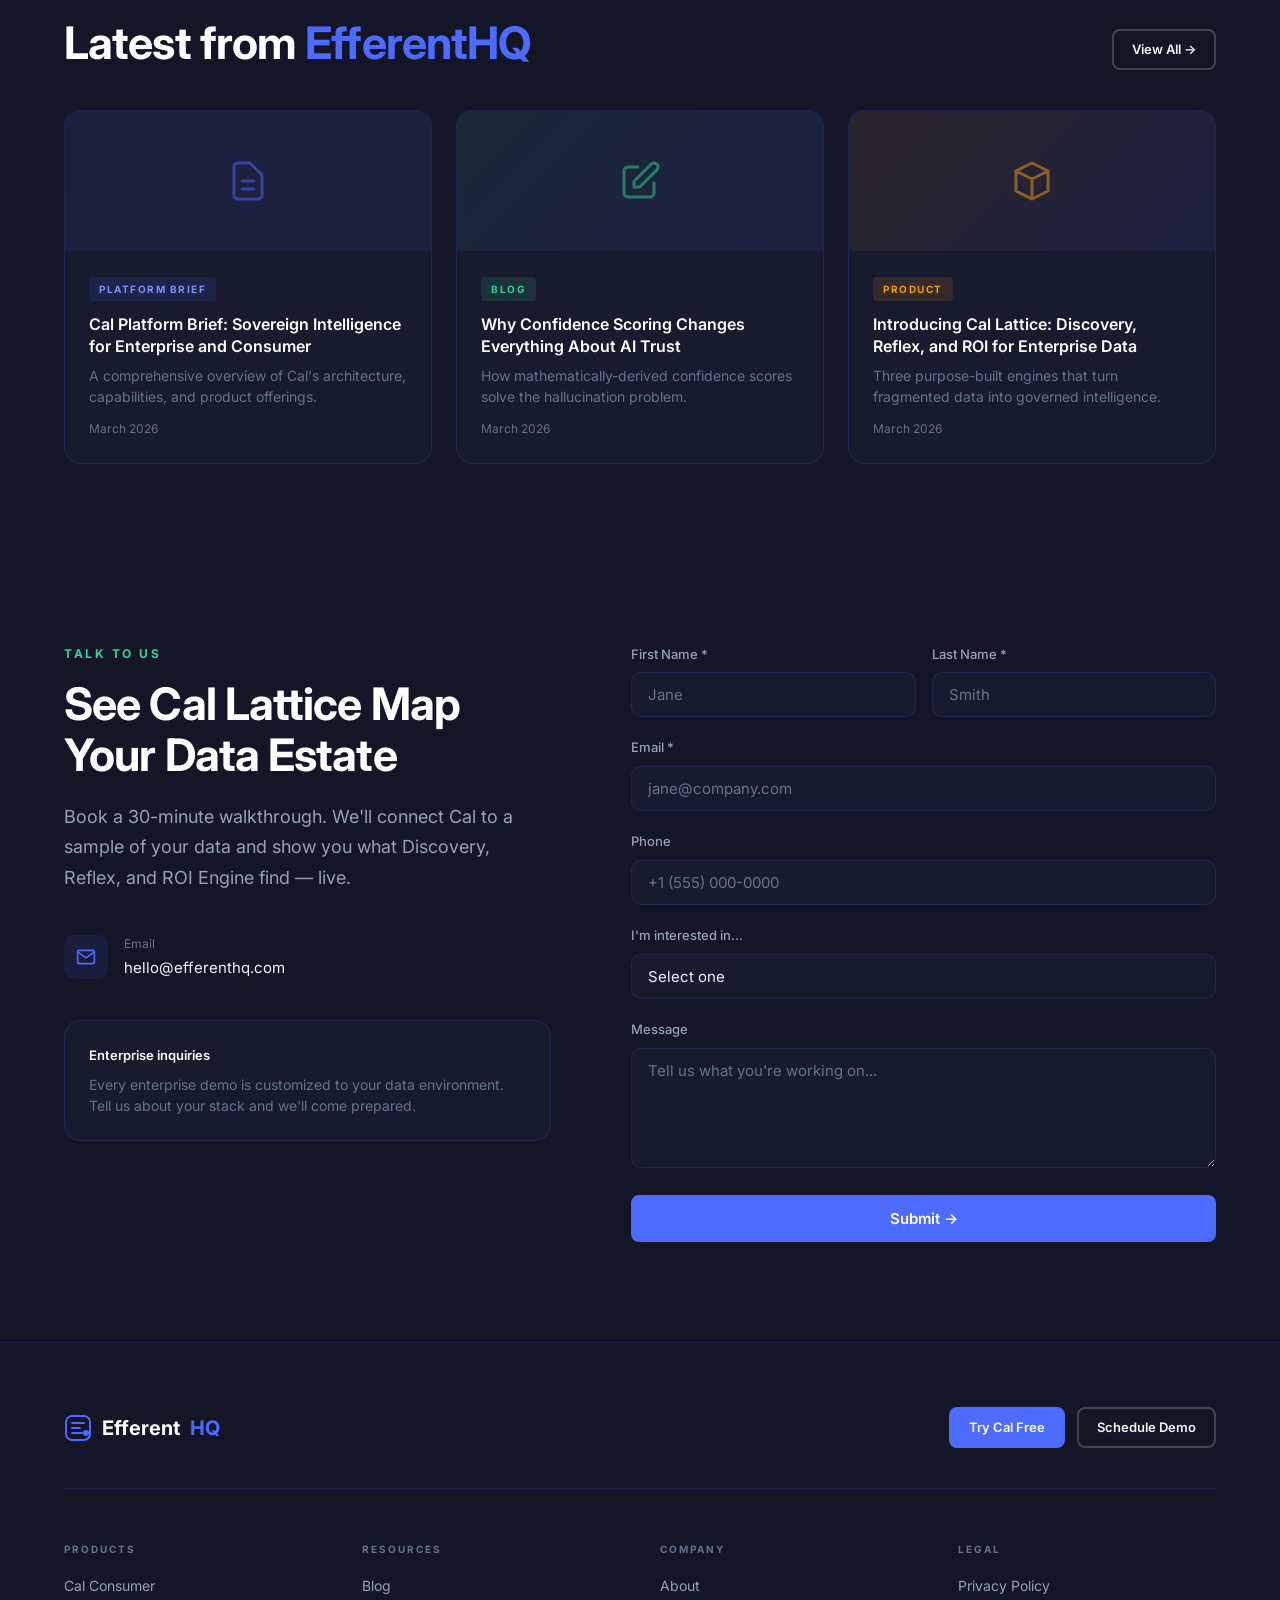
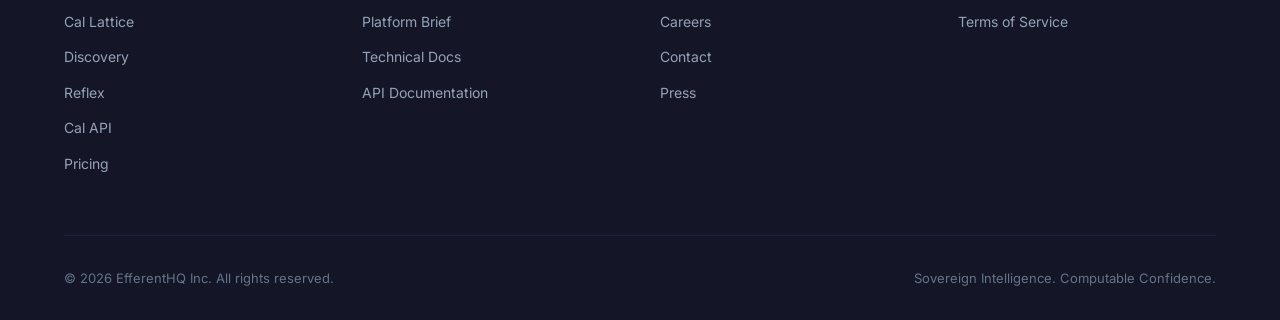
==== commit 569ef5af: "Update metrics bar: 5,000+ tables → 8 Reasoning Architectures Made-with: Cursor" ====
--- a/index.html
+++ b/index.html
@@ -373,8 +373,8 @@
         <p class="metric-label">Verified Knowledge Nodes</p>
       </div>
       <div class="metric-item">
-        <p class="metric-number" style="color:var(--green);">5,000+</p>
-        <p class="metric-label">Enterprise Tables Rationalized</p>
+        <p class="metric-number" style="color:var(--green);">8</p>
+        <p class="metric-label">Reasoning Architectures</p>
       </div>
       <div class="metric-item">
         <p class="metric-number" style="color:var(--blue-light);">7</p>
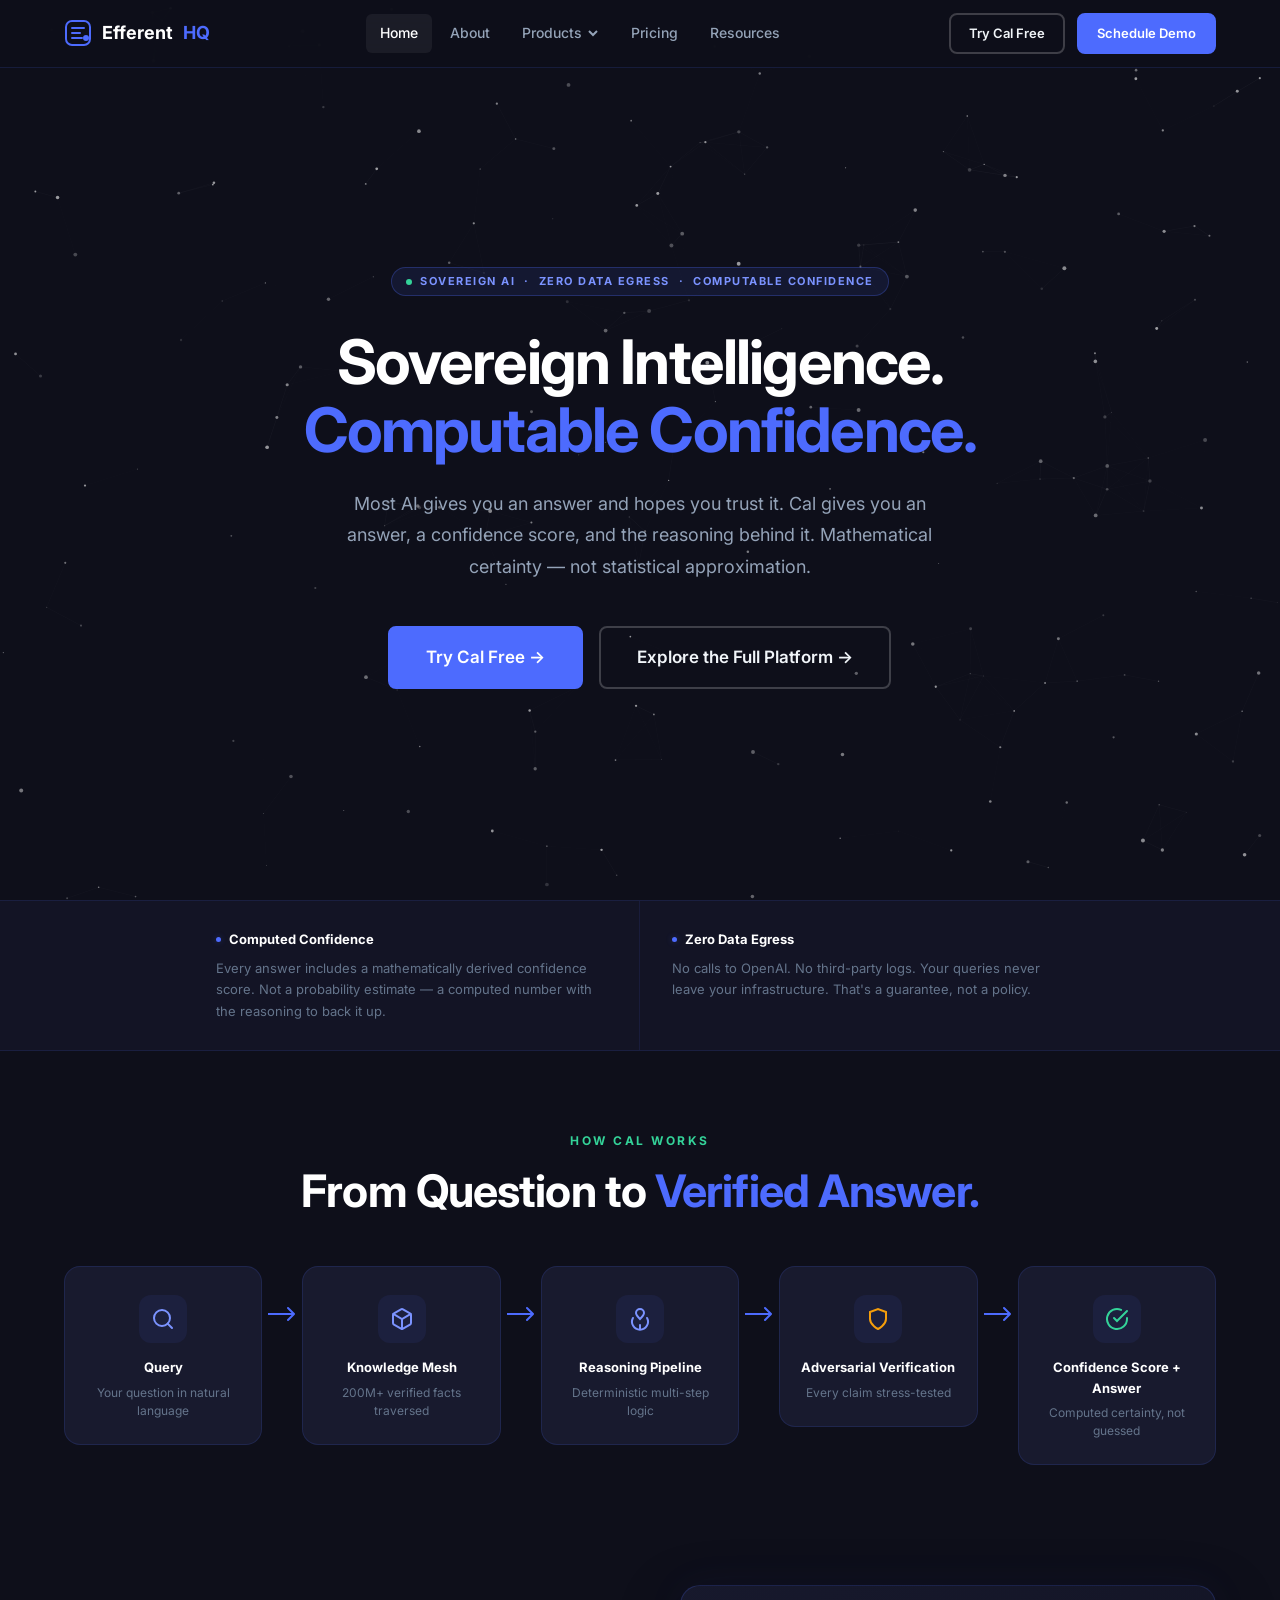
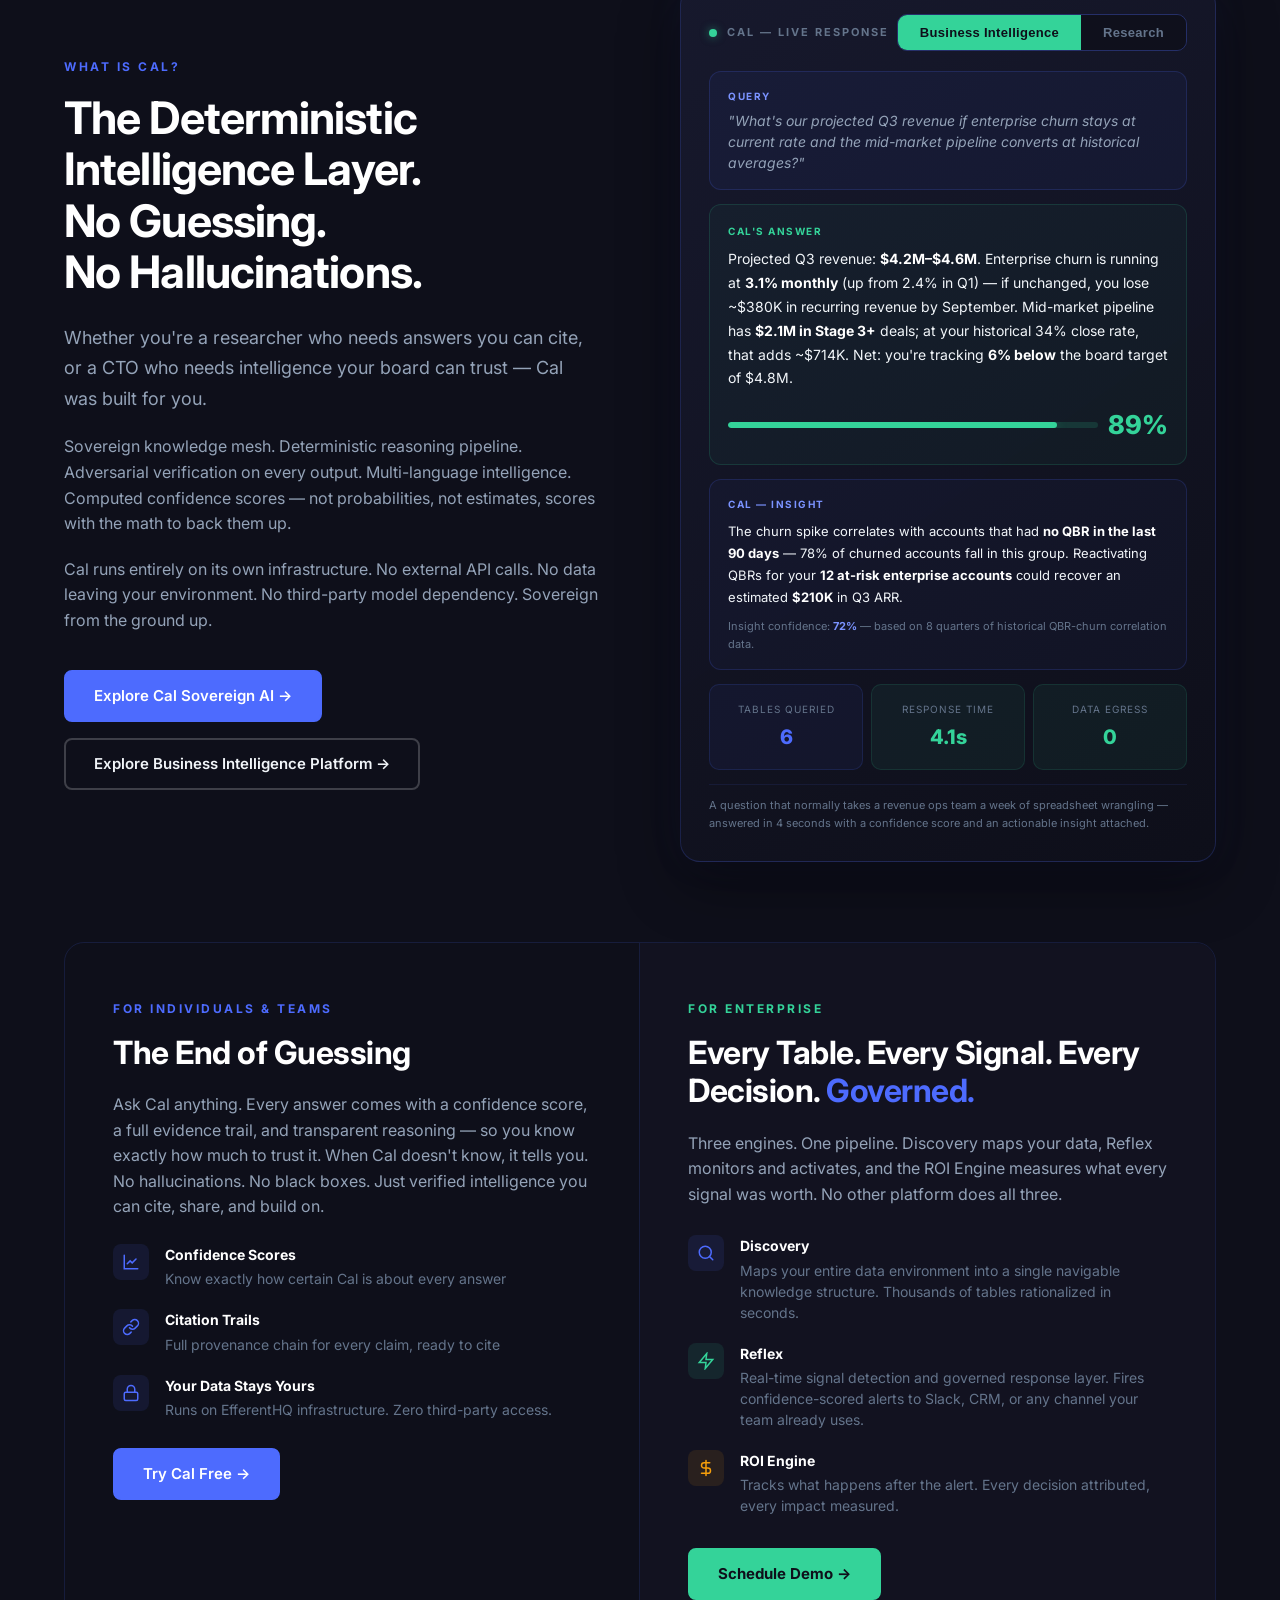
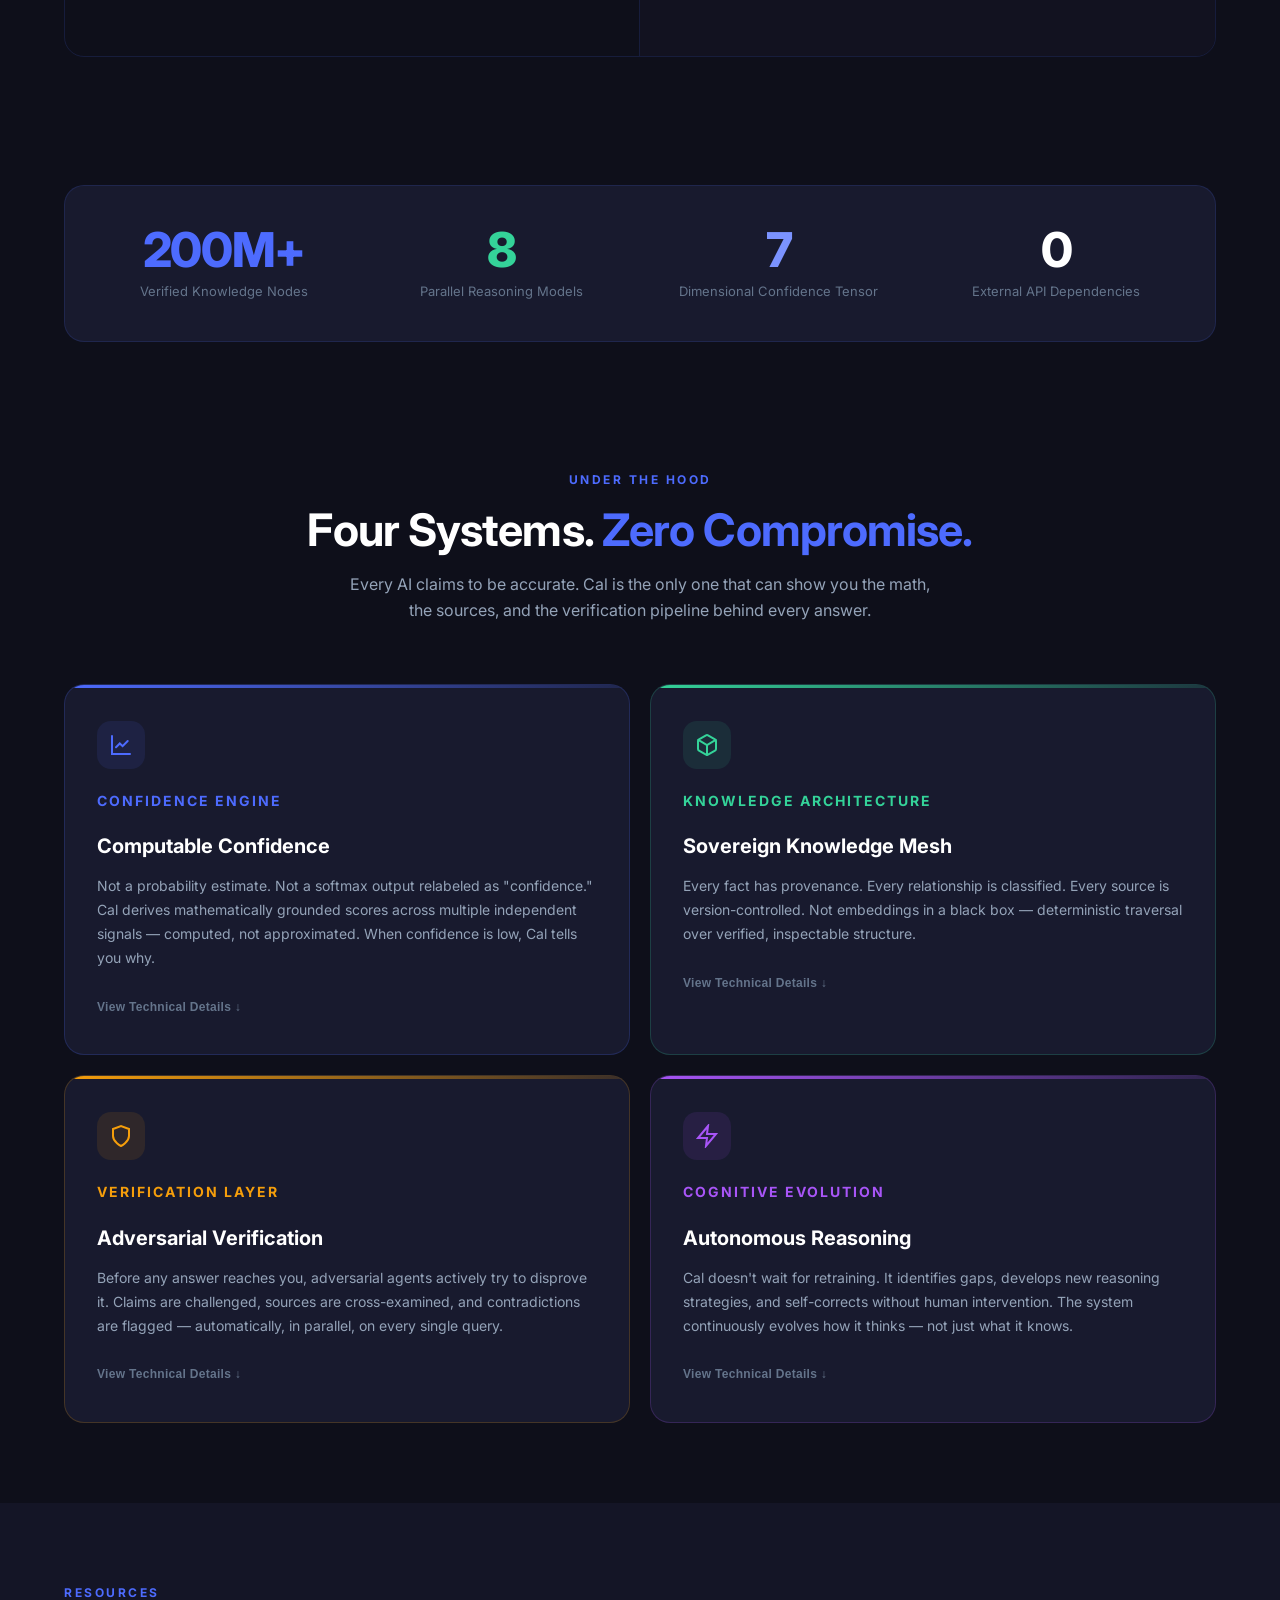
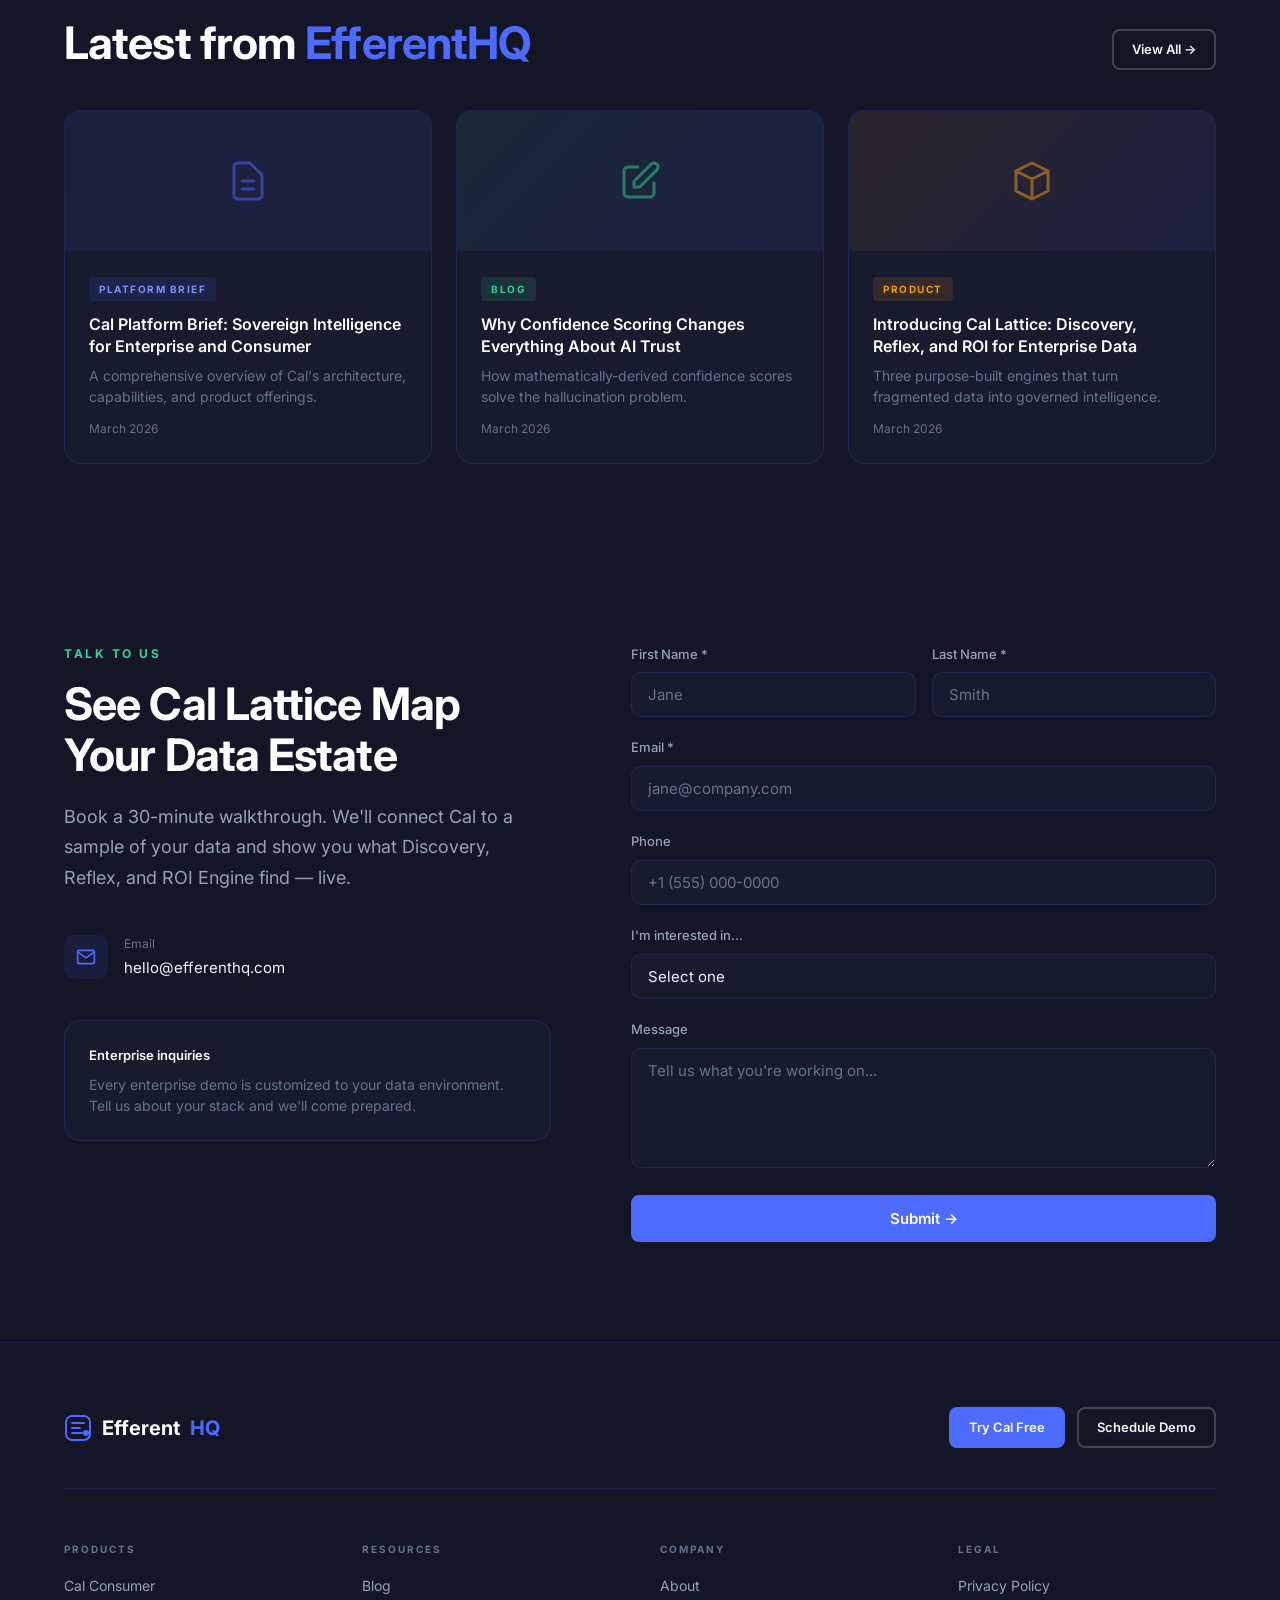
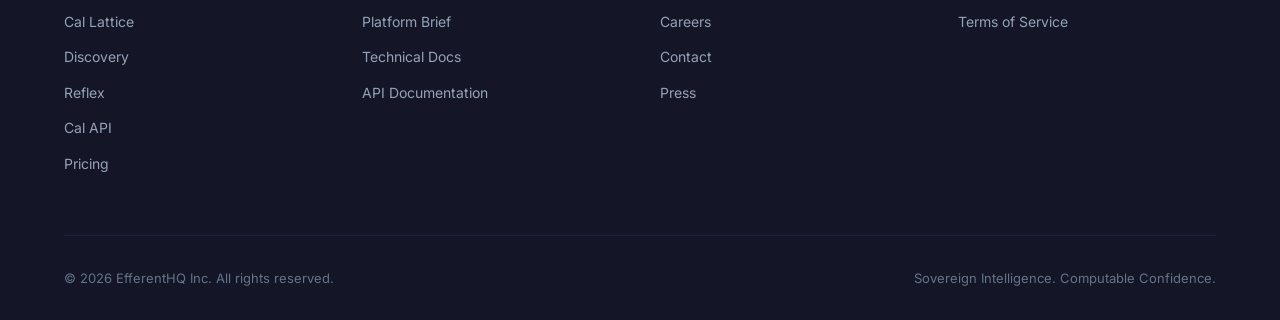
==== commit 3c416664: "Update metric label: Parallel Reasoning Models Made-with: Cursor" ====
--- a/index.html
+++ b/index.html
@@ -374,7 +374,7 @@
       </div>
       <div class="metric-item">
         <p class="metric-number" style="color:var(--green);">8</p>
-        <p class="metric-label">Reasoning Architectures</p>
+        <p class="metric-label">Parallel Reasoning Models</p>
       </div>
       <div class="metric-item">
         <p class="metric-number" style="color:var(--blue-light);">7</p>
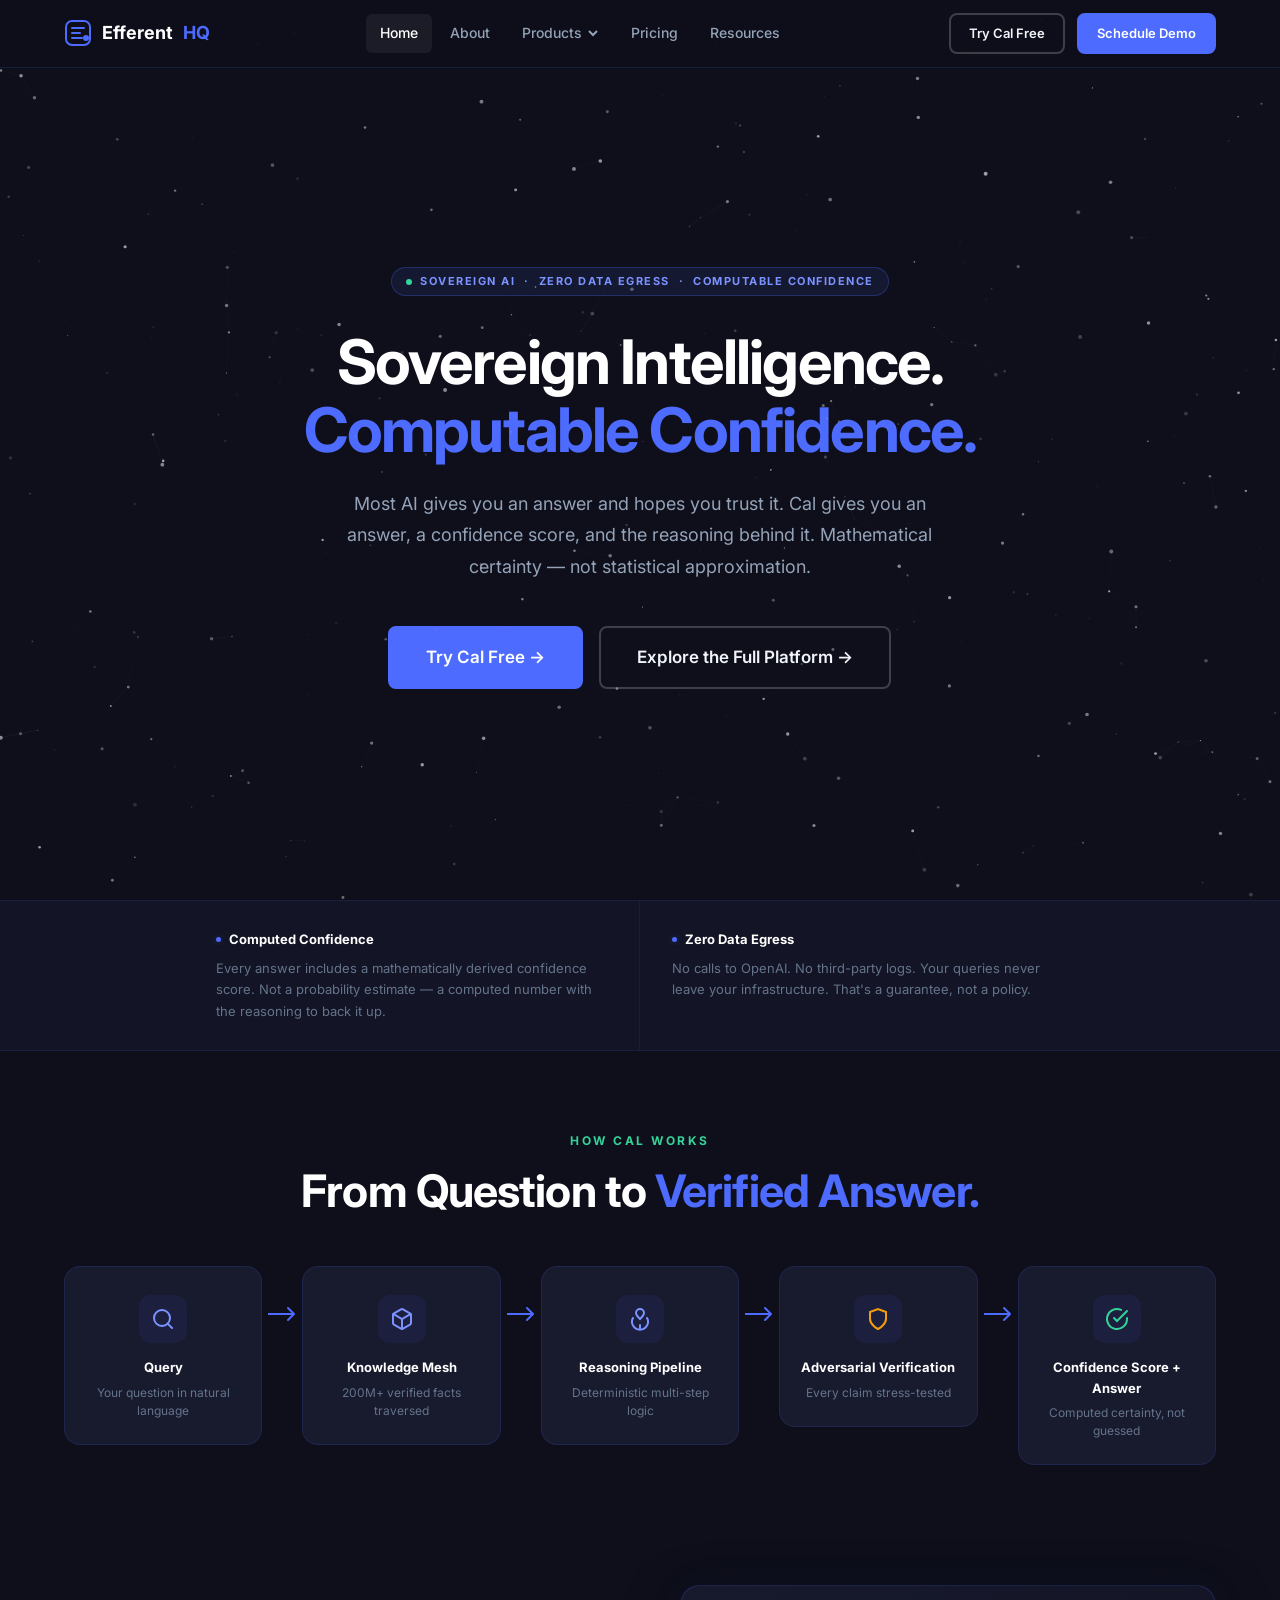
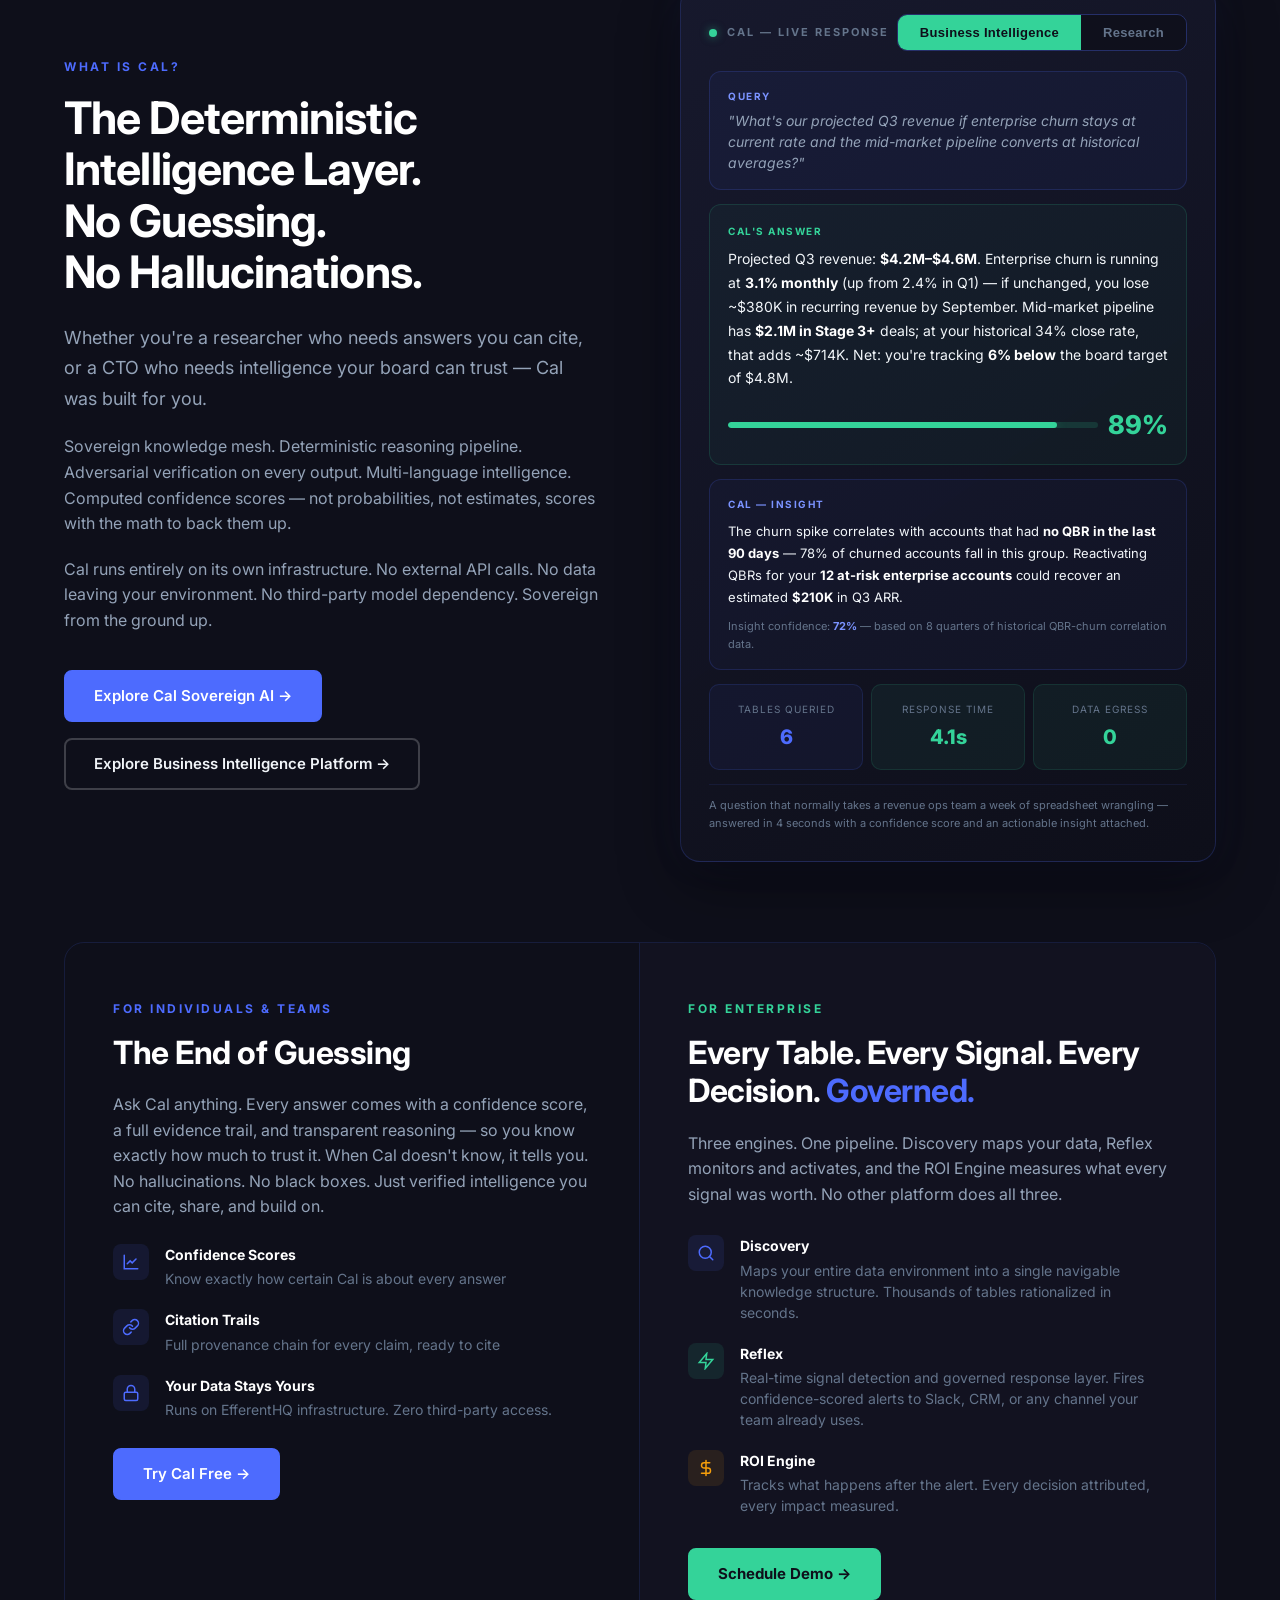
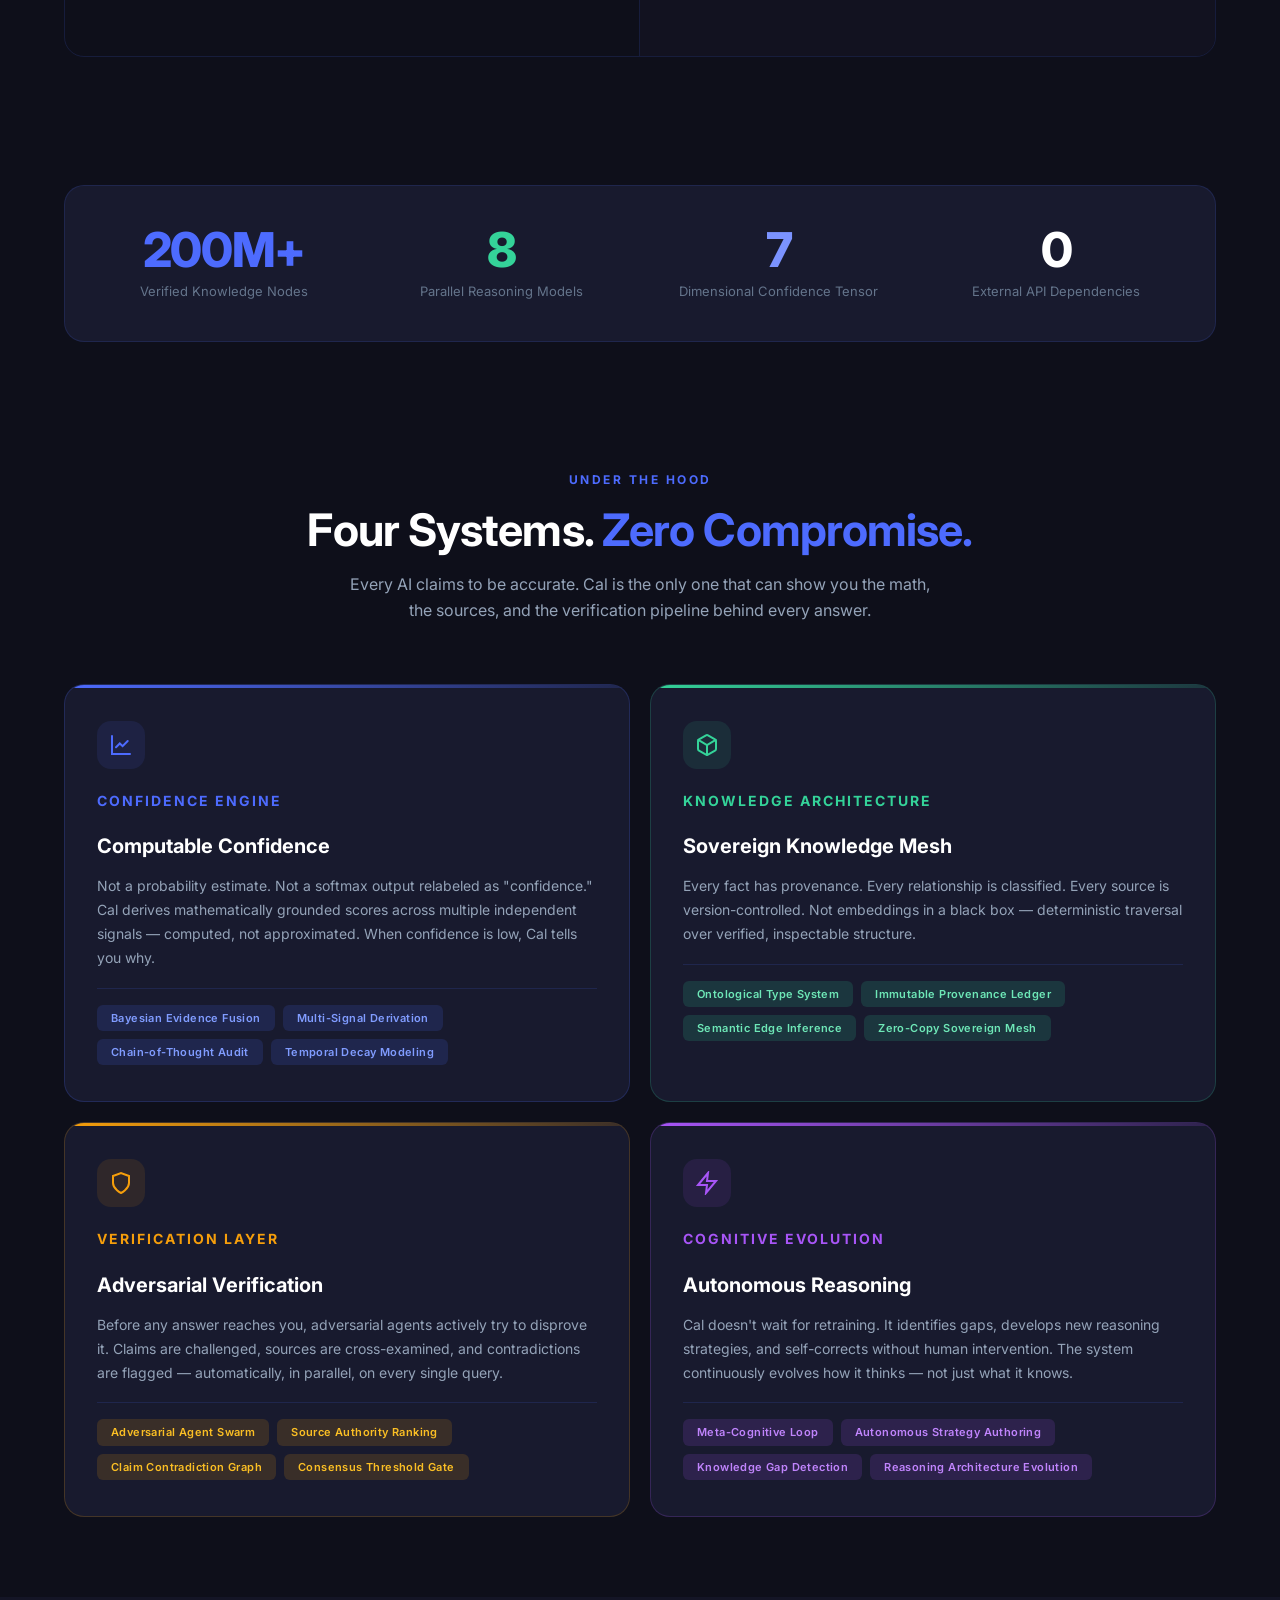
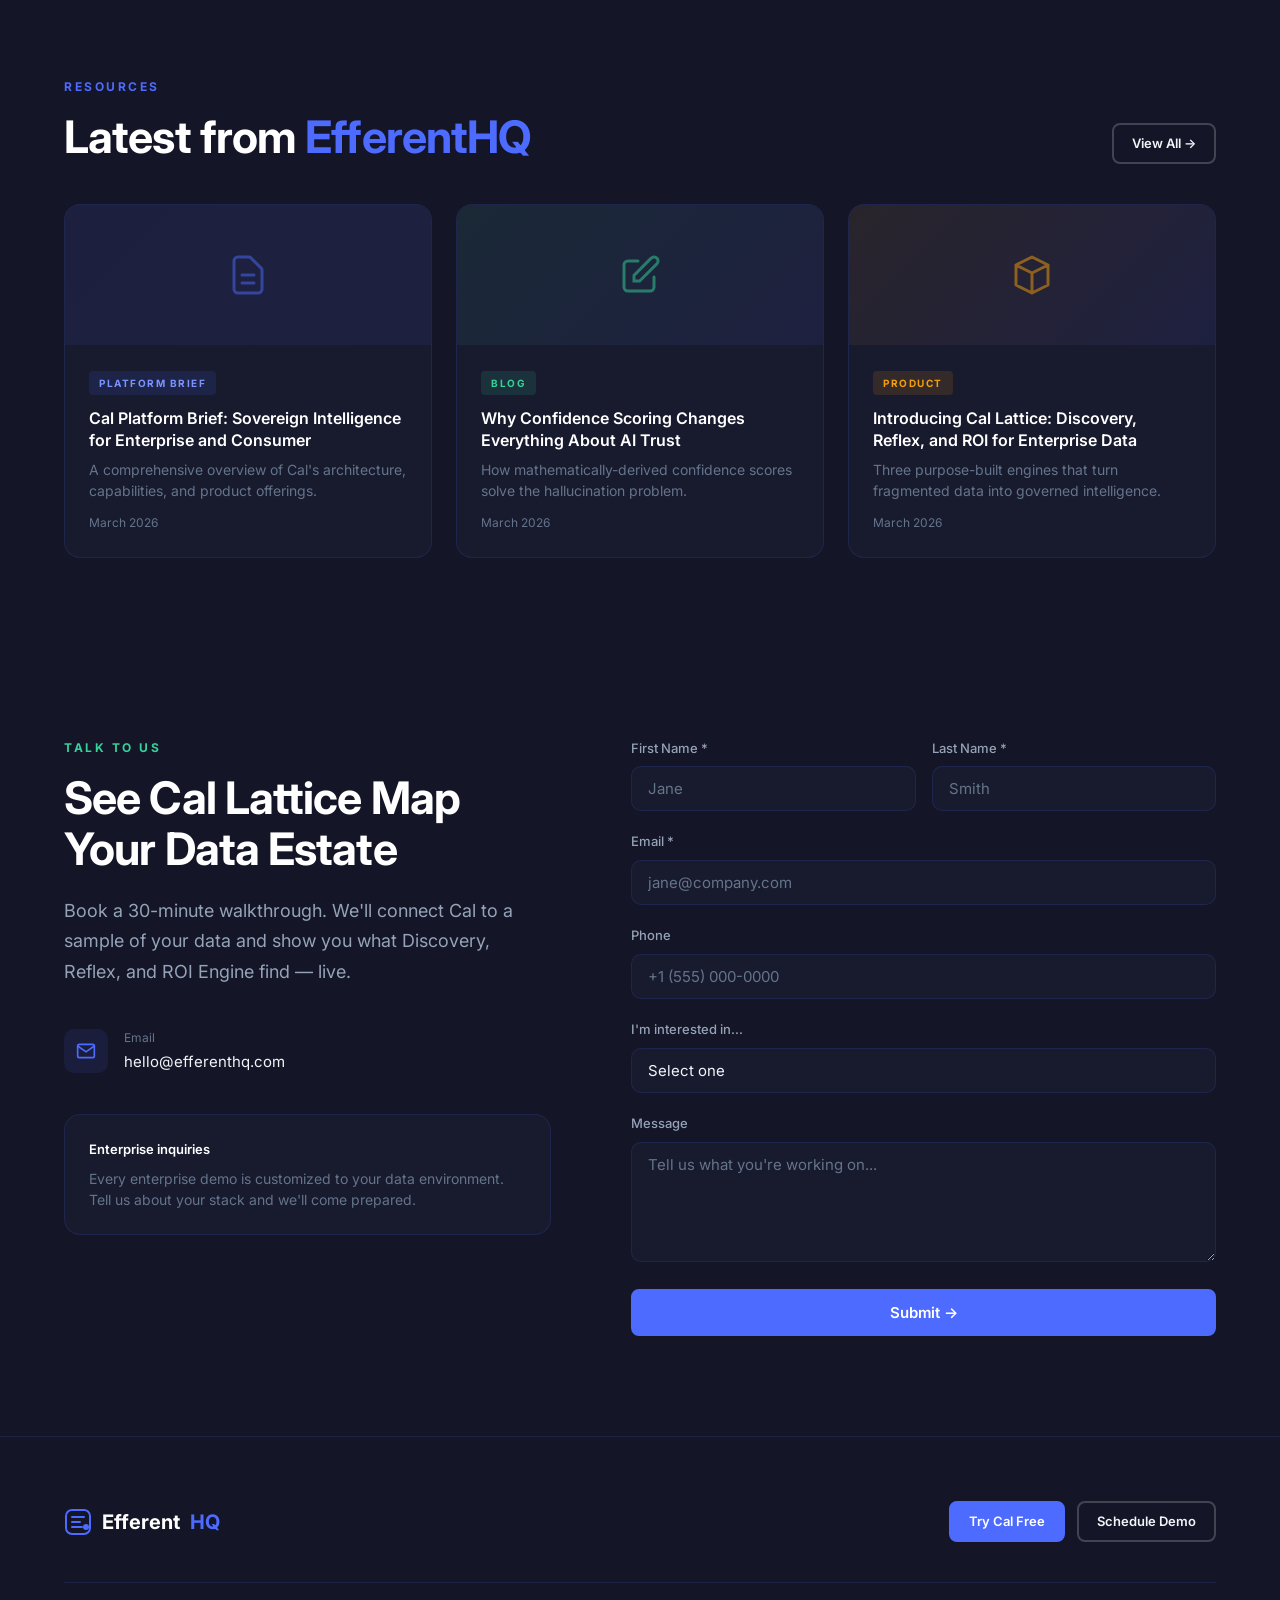
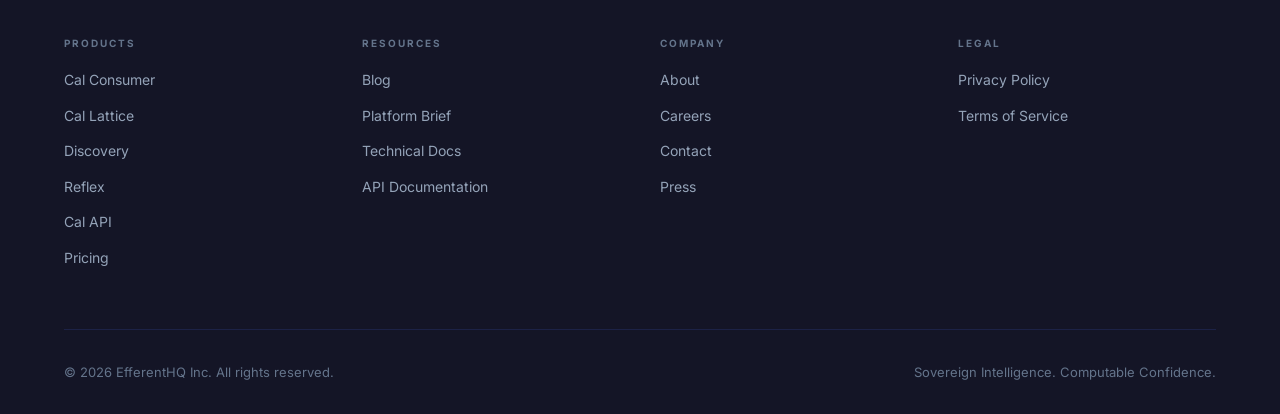
==== commit 14ff3ecd: "Remove tech details toggle — pills always visible Made-with: Cursor" ====
--- a/index.html
+++ b/index.html
@@ -406,15 +406,12 @@
         <p class="diff-number" style="color:var(--blue);">Confidence Engine</p>
         <h3>Computable Confidence</h3>
         <p>Not a probability estimate. Not a softmax output relabeled as "confidence." Cal derives mathematically grounded scores across multiple independent signals — computed, not approximated. When confidence is low, Cal tells you why.</p>
-        <div class="tech-details">
-          <div class="diff-tags">
-            <span class="diff-tag" style="background:rgba(77,107,254,0.15);color:#809CFF;">Bayesian Evidence Fusion</span>
-            <span class="diff-tag" style="background:rgba(77,107,254,0.15);color:#809CFF;">Multi-Signal Derivation</span>
-            <span class="diff-tag" style="background:rgba(77,107,254,0.15);color:#809CFF;">Chain-of-Thought Audit</span>
-            <span class="diff-tag" style="background:rgba(77,107,254,0.15);color:#809CFF;">Temporal Decay Modeling</span>
-          </div>
-        </div>
-        <button class="tech-toggle" onclick="toggleTechDetails(this)">View Technical Details ↓</button>
+        <div class="diff-tags">
+          <span class="diff-tag" style="background:rgba(77,107,254,0.15);color:#809CFF;">Bayesian Evidence Fusion</span>
+          <span class="diff-tag" style="background:rgba(77,107,254,0.15);color:#809CFF;">Multi-Signal Derivation</span>
+          <span class="diff-tag" style="background:rgba(77,107,254,0.15);color:#809CFF;">Chain-of-Thought Audit</span>
+          <span class="diff-tag" style="background:rgba(77,107,254,0.15);color:#809CFF;">Temporal Decay Modeling</span>
+        </div>
       </div>
 
       <div class="diff-item accent-green" style="border-color:rgba(52,211,153,0.2);">
@@ -425,15 +422,12 @@
         <p class="diff-number" style="color:var(--green);">Knowledge Architecture</p>
         <h3>Sovereign Knowledge Mesh</h3>
         <p>Every fact has provenance. Every relationship is classified. Every source is version-controlled. Not embeddings in a black box — deterministic traversal over verified, inspectable structure.</p>
-        <div class="tech-details">
-          <div class="diff-tags">
-            <span class="diff-tag" style="background:rgba(52,211,153,0.15);color:#6EE7B7;">Ontological Type System</span>
-            <span class="diff-tag" style="background:rgba(52,211,153,0.15);color:#6EE7B7;">Immutable Provenance Ledger</span>
-            <span class="diff-tag" style="background:rgba(52,211,153,0.15);color:#6EE7B7;">Semantic Edge Inference</span>
-            <span class="diff-tag" style="background:rgba(52,211,153,0.15);color:#6EE7B7;">Zero-Copy Sovereign Mesh</span>
-          </div>
-        </div>
-        <button class="tech-toggle" onclick="toggleTechDetails(this)">View Technical Details ↓</button>
+        <div class="diff-tags">
+          <span class="diff-tag" style="background:rgba(52,211,153,0.15);color:#6EE7B7;">Ontological Type System</span>
+          <span class="diff-tag" style="background:rgba(52,211,153,0.15);color:#6EE7B7;">Immutable Provenance Ledger</span>
+          <span class="diff-tag" style="background:rgba(52,211,153,0.15);color:#6EE7B7;">Semantic Edge Inference</span>
+          <span class="diff-tag" style="background:rgba(52,211,153,0.15);color:#6EE7B7;">Zero-Copy Sovereign Mesh</span>
+        </div>
       </div>
 
       <div class="diff-item accent-gold" style="border-color:rgba(245,158,11,0.2);">
@@ -444,15 +438,12 @@
         <p class="diff-number" style="color:var(--gold);">Verification Layer</p>
         <h3>Adversarial Verification</h3>
         <p>Before any answer reaches you, adversarial agents actively try to disprove it. Claims are challenged, sources are cross-examined, and contradictions are flagged — automatically, in parallel, on every single query.</p>
-        <div class="tech-details">
-          <div class="diff-tags">
-            <span class="diff-tag" style="background:rgba(245,158,11,0.15);color:#FBBF24;">Adversarial Agent Swarm</span>
-            <span class="diff-tag" style="background:rgba(245,158,11,0.15);color:#FBBF24;">Source Authority Ranking</span>
-            <span class="diff-tag" style="background:rgba(245,158,11,0.15);color:#FBBF24;">Claim Contradiction Graph</span>
-            <span class="diff-tag" style="background:rgba(245,158,11,0.15);color:#FBBF24;">Consensus Threshold Gate</span>
-          </div>
-        </div>
-        <button class="tech-toggle" onclick="toggleTechDetails(this)">View Technical Details ↓</button>
+        <div class="diff-tags">
+          <span class="diff-tag" style="background:rgba(245,158,11,0.15);color:#FBBF24;">Adversarial Agent Swarm</span>
+          <span class="diff-tag" style="background:rgba(245,158,11,0.15);color:#FBBF24;">Source Authority Ranking</span>
+          <span class="diff-tag" style="background:rgba(245,158,11,0.15);color:#FBBF24;">Claim Contradiction Graph</span>
+          <span class="diff-tag" style="background:rgba(245,158,11,0.15);color:#FBBF24;">Consensus Threshold Gate</span>
+        </div>
       </div>
 
       <div class="diff-item accent-purple" style="border-color:rgba(168,85,247,0.2);">
@@ -463,15 +454,12 @@
         <p class="diff-number" style="color:#A855F7;">Cognitive Evolution</p>
         <h3>Autonomous Reasoning</h3>
         <p>Cal doesn't wait for retraining. It identifies gaps, develops new reasoning strategies, and self-corrects without human intervention. The system continuously evolves how it thinks — not just what it knows.</p>
-        <div class="tech-details">
-          <div class="diff-tags">
-            <span class="diff-tag" style="background:rgba(168,85,247,0.15);color:#C084FC;">Meta-Cognitive Loop</span>
-            <span class="diff-tag" style="background:rgba(168,85,247,0.15);color:#C084FC;">Autonomous Strategy Authoring</span>
-            <span class="diff-tag" style="background:rgba(168,85,247,0.15);color:#C084FC;">Knowledge Gap Detection</span>
-            <span class="diff-tag" style="background:rgba(168,85,247,0.15);color:#C084FC;">Reasoning Architecture Evolution</span>
-          </div>
-        </div>
-        <button class="tech-toggle" onclick="toggleTechDetails(this)">View Technical Details ↓</button>
+        <div class="diff-tags">
+          <span class="diff-tag" style="background:rgba(168,85,247,0.15);color:#C084FC;">Meta-Cognitive Loop</span>
+          <span class="diff-tag" style="background:rgba(168,85,247,0.15);color:#C084FC;">Autonomous Strategy Authoring</span>
+          <span class="diff-tag" style="background:rgba(168,85,247,0.15);color:#C084FC;">Knowledge Gap Detection</span>
+          <span class="diff-tag" style="background:rgba(168,85,247,0.15);color:#C084FC;">Reasoning Architecture Evolution</span>
+        </div>
       </div>
 
     </div>
@@ -667,12 +655,6 @@
     initParticles('hero-canvas', { count: 220, speed: 0.15, connectionDist: 90, maxOpacity: 0.6 });
   });
 
-  function toggleTechDetails(btn) {
-    const details = btn.previousElementSibling;
-    const isOpen = details.classList.toggle('expanded');
-    btn.textContent = isOpen ? 'Hide Technical Details \u2191' : 'View Technical Details \u2193';
-  }
-
   function switchCalDemo(tab) {
     document.getElementById('demo-research').style.display = tab === 'research' ? 'block' : 'none';
     document.getElementById('demo-bi').style.display = tab === 'bi' ? 'block' : 'none';
--- a/style.css
+++ b/style.css
@@ -713,23 +713,6 @@
 }
 .diff-item h3 { font-size: 20px; font-weight: 700; color: var(--white); margin-bottom: 12px; }
 .diff-item > p { font-size: 14px; color: var(--text-secondary); line-height: 1.7; margin-bottom: 18px; }
-.tech-details {
-  max-height: 0;
-  overflow: hidden;
-  transition: max-height 0.35s ease;
-}
-.tech-details.expanded {
-  max-height: 120px;
-}
-.tech-toggle {
-  background: none; border: none; cursor: pointer;
-  font-size: 12px; font-weight: 600;
-  color: var(--text-muted);
-  padding: 0; margin-top: 12px;
-  transition: color 0.2s;
-  letter-spacing: 0.3px;
-}
-.tech-toggle:hover { color: var(--blue-light); }
 .diff-tags {
   display: flex; flex-wrap: wrap; gap: 8px;
   padding-top: 16px;
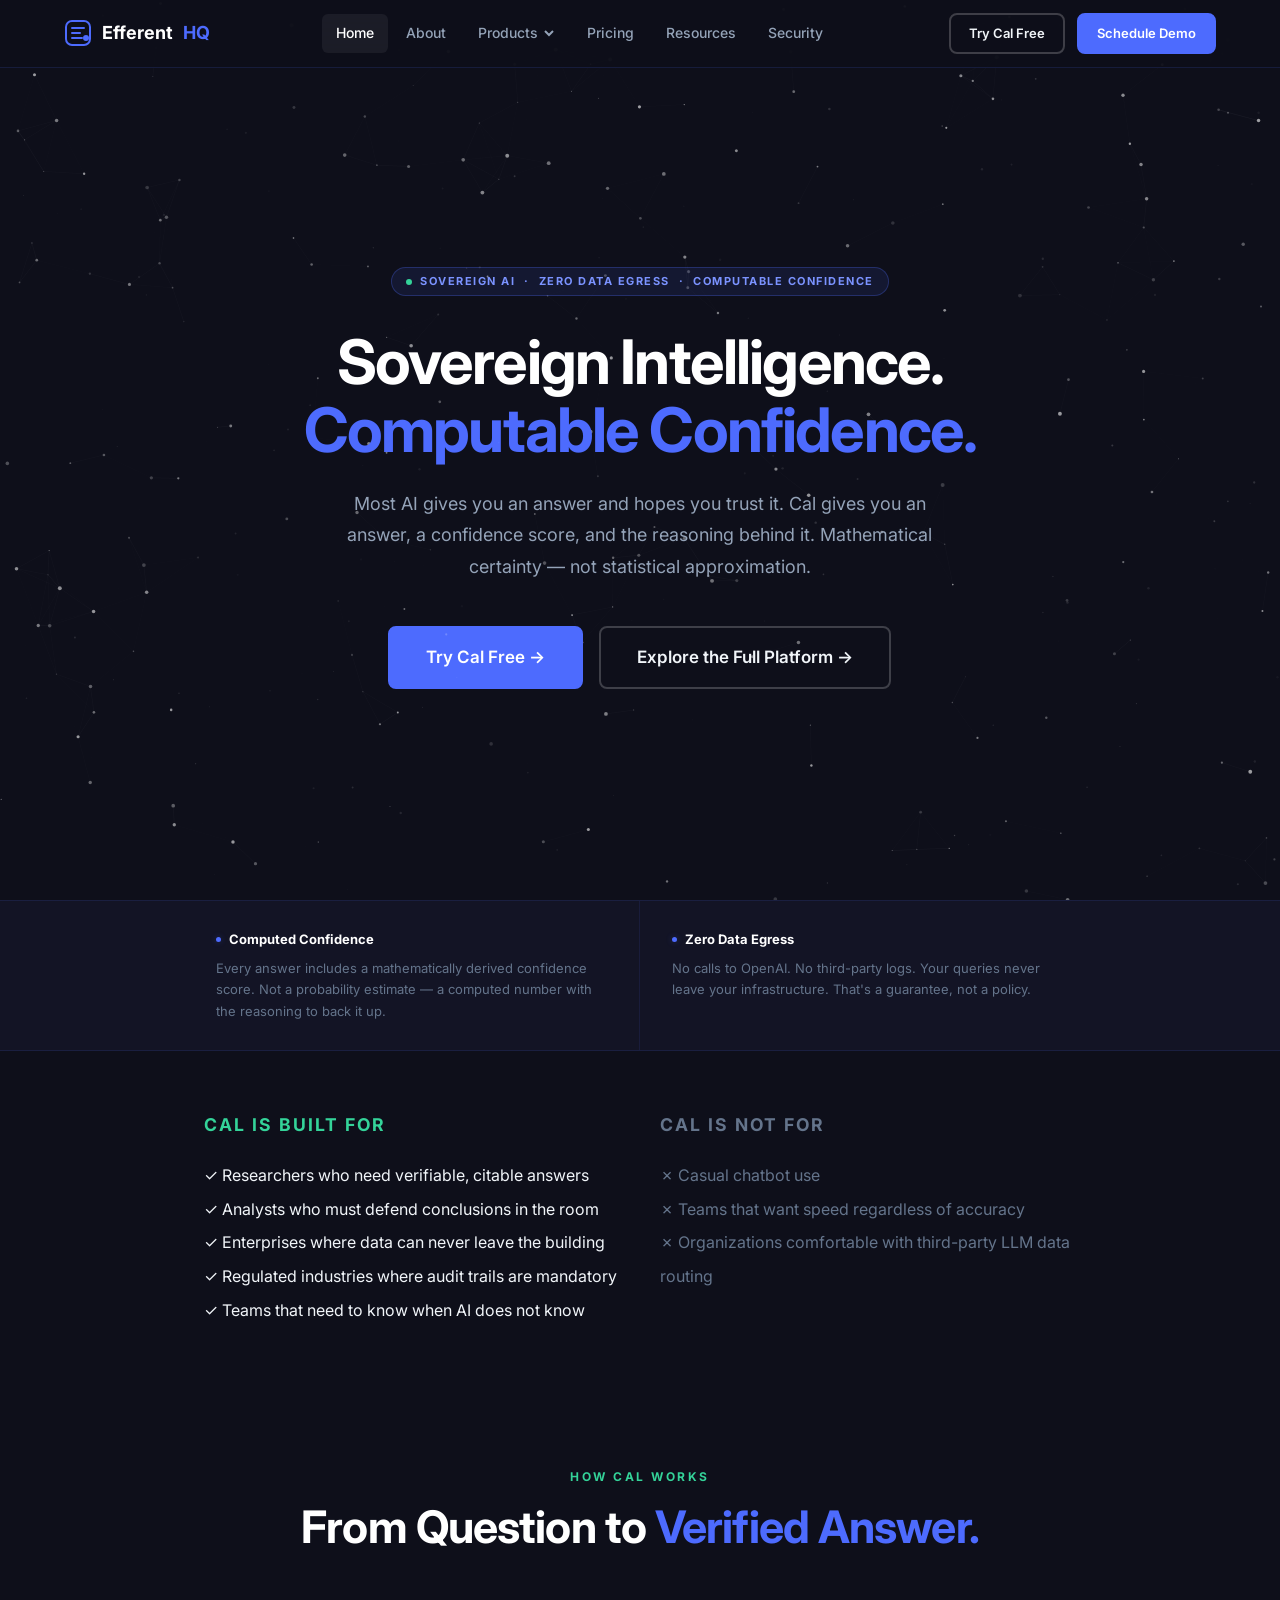
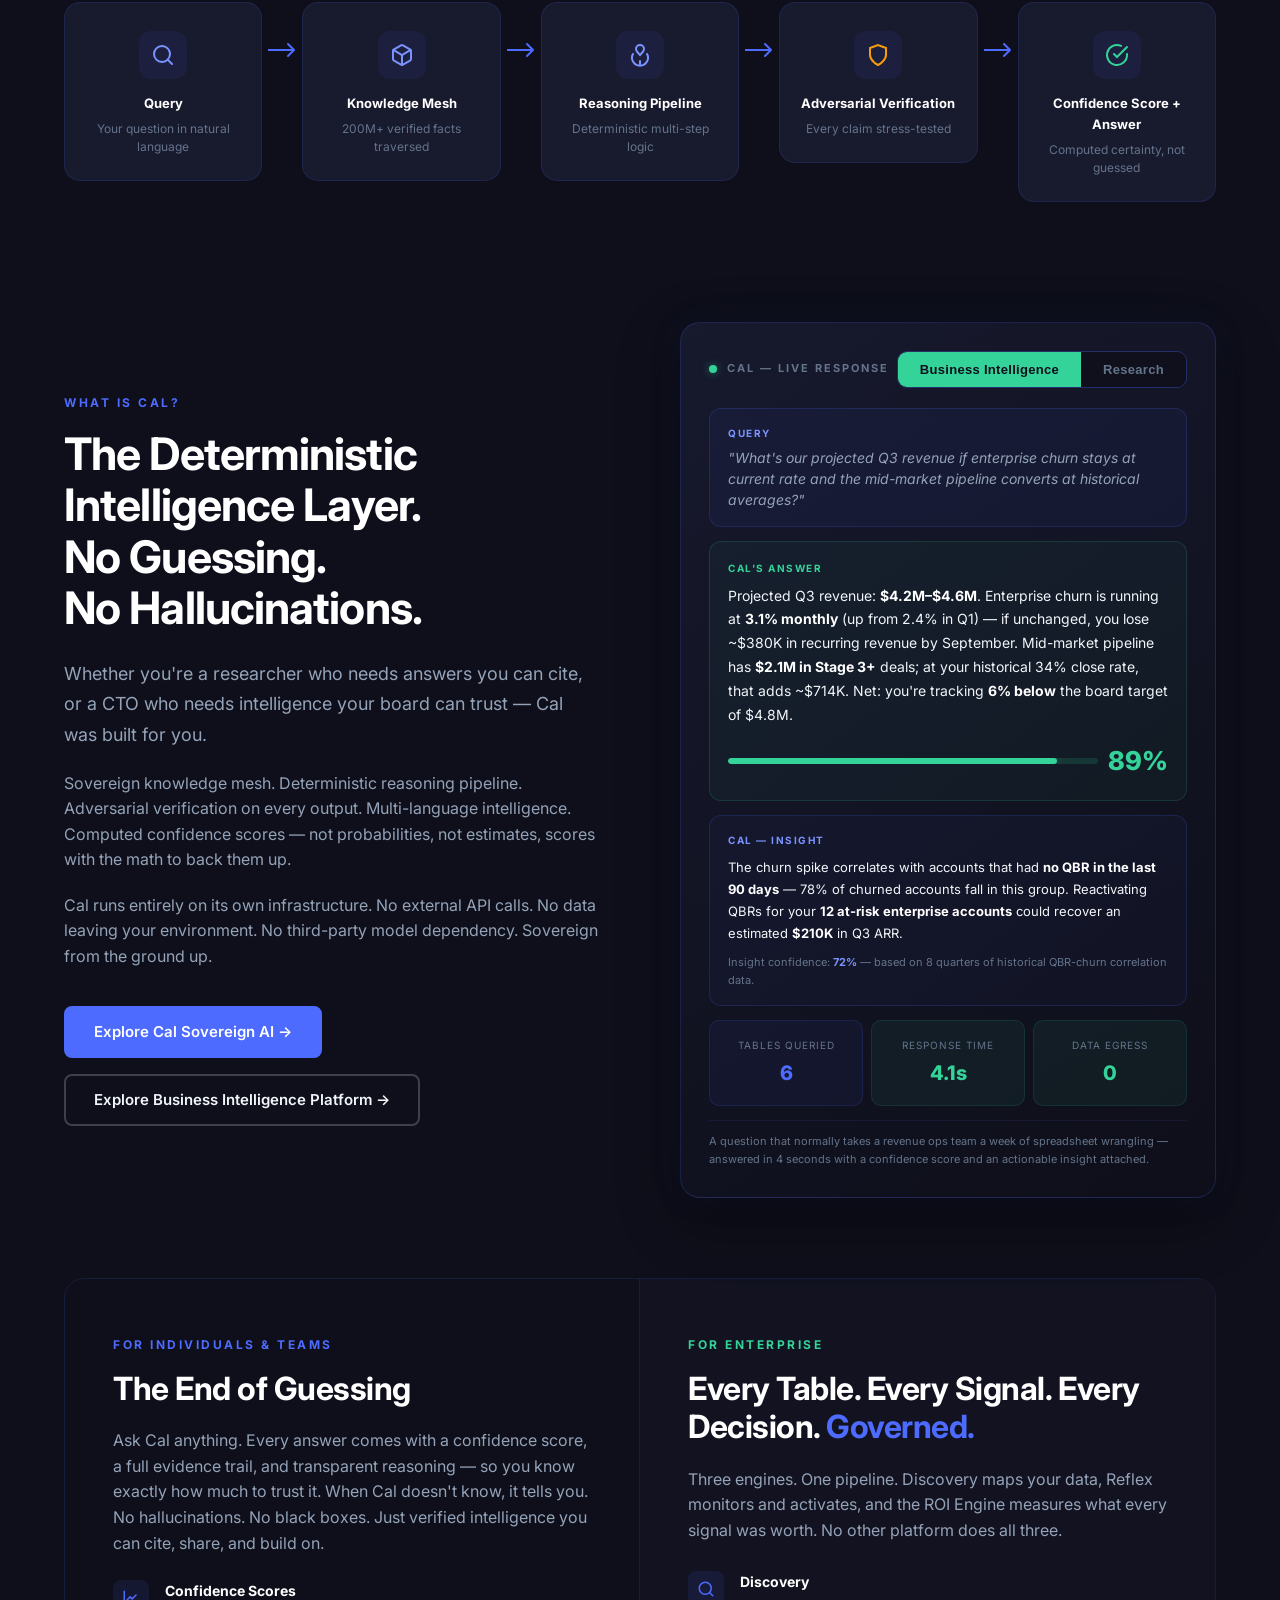
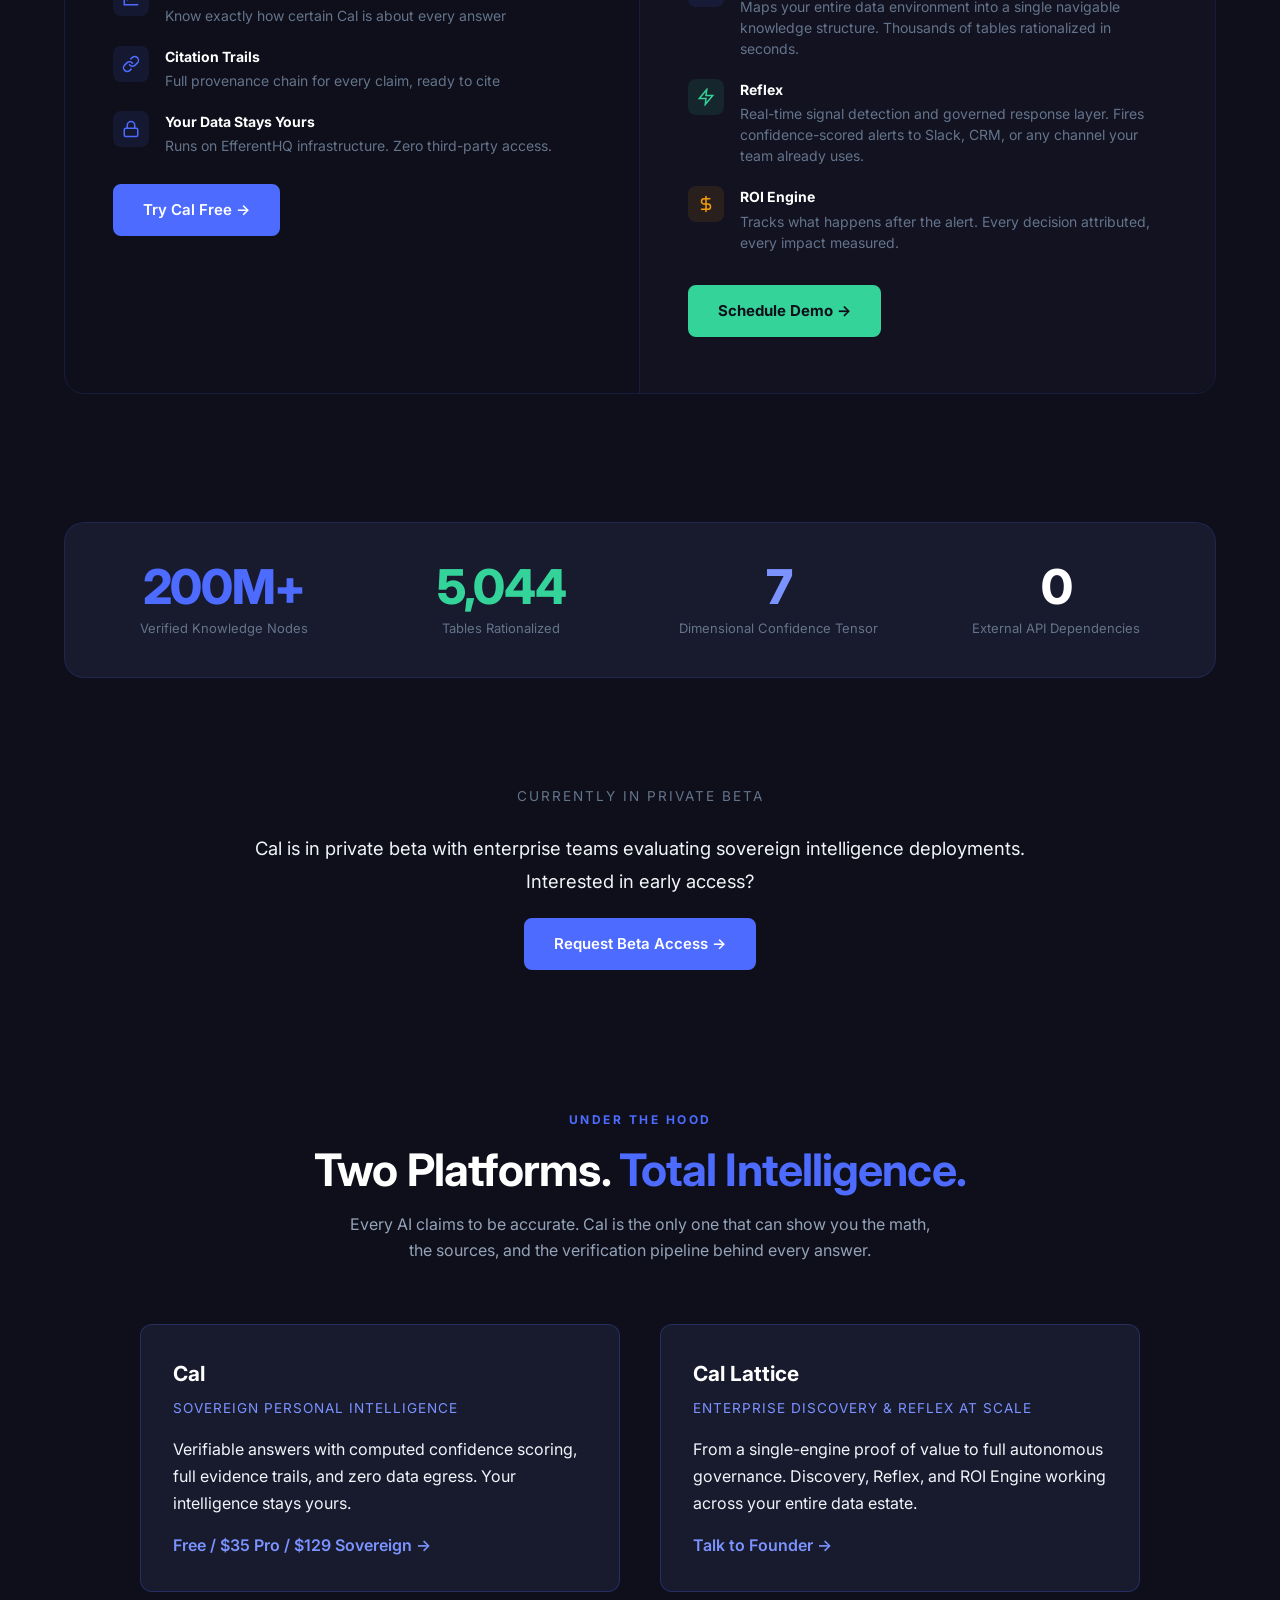
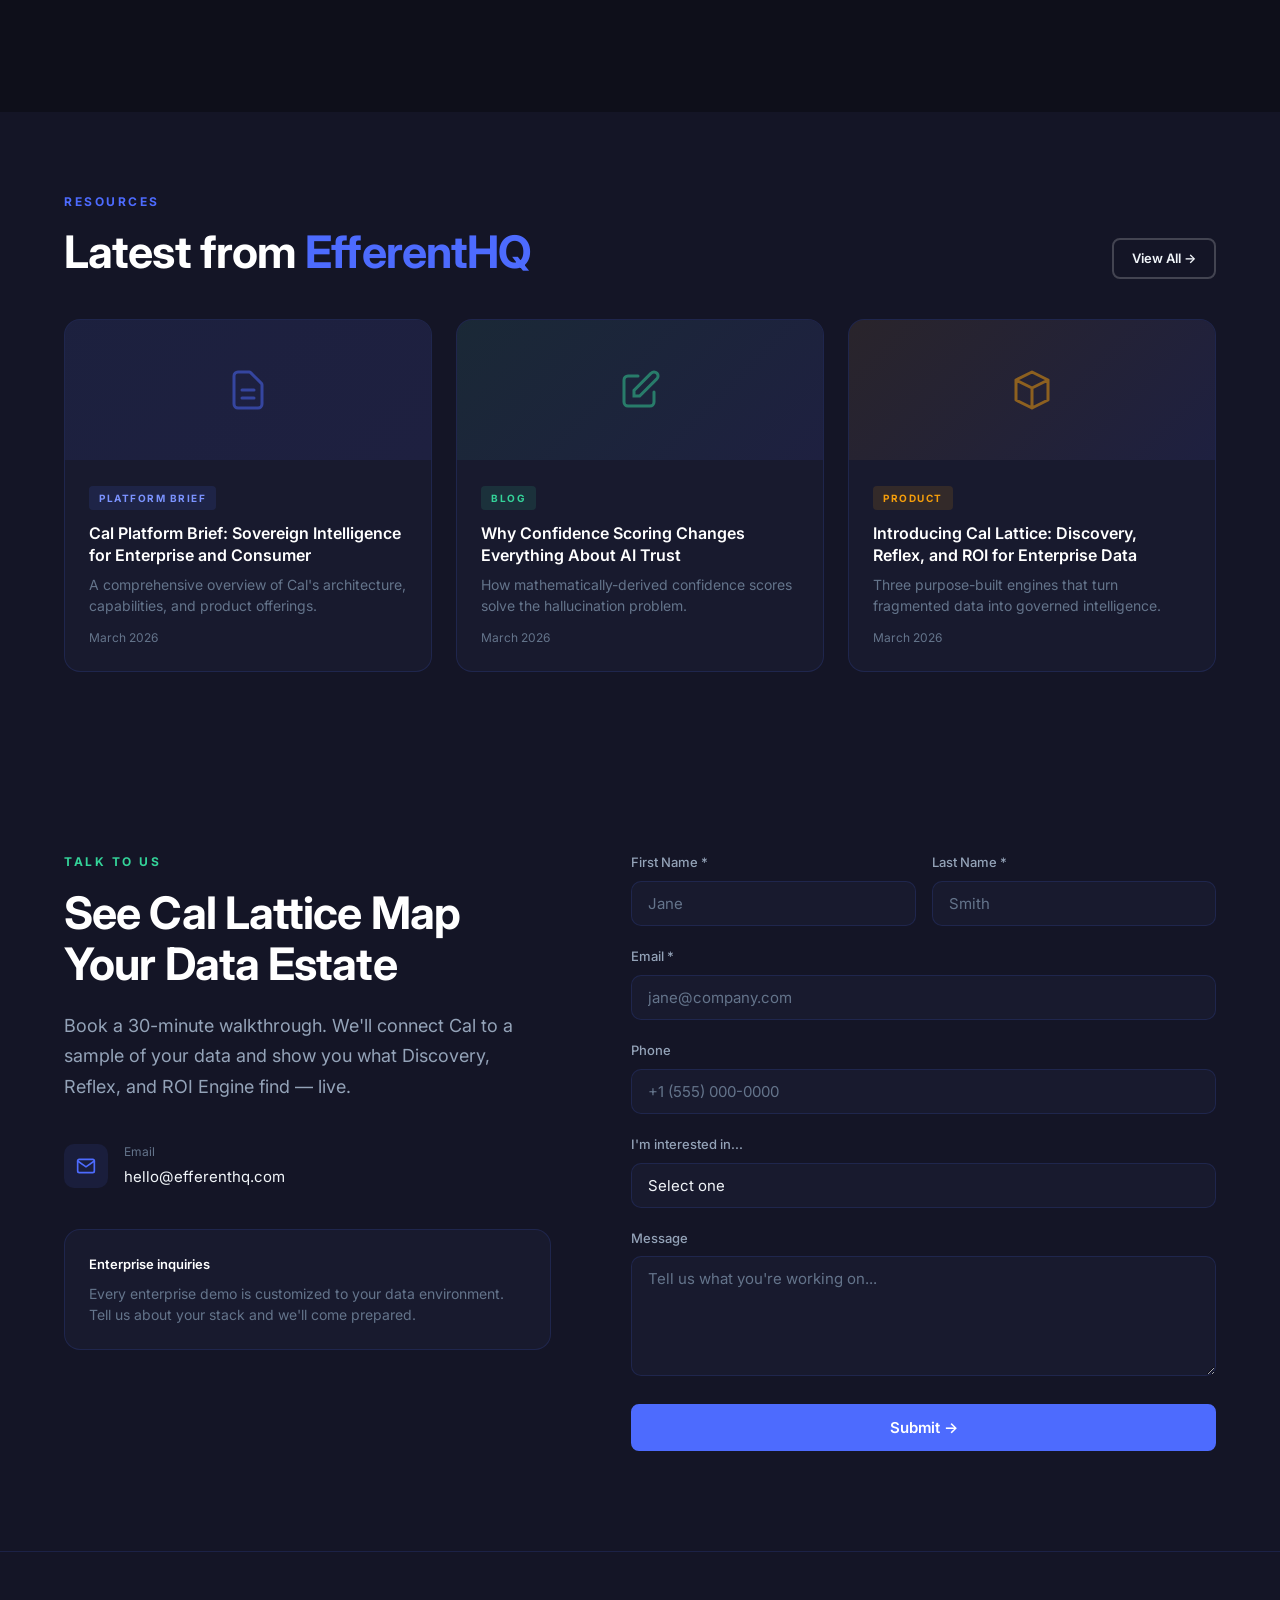
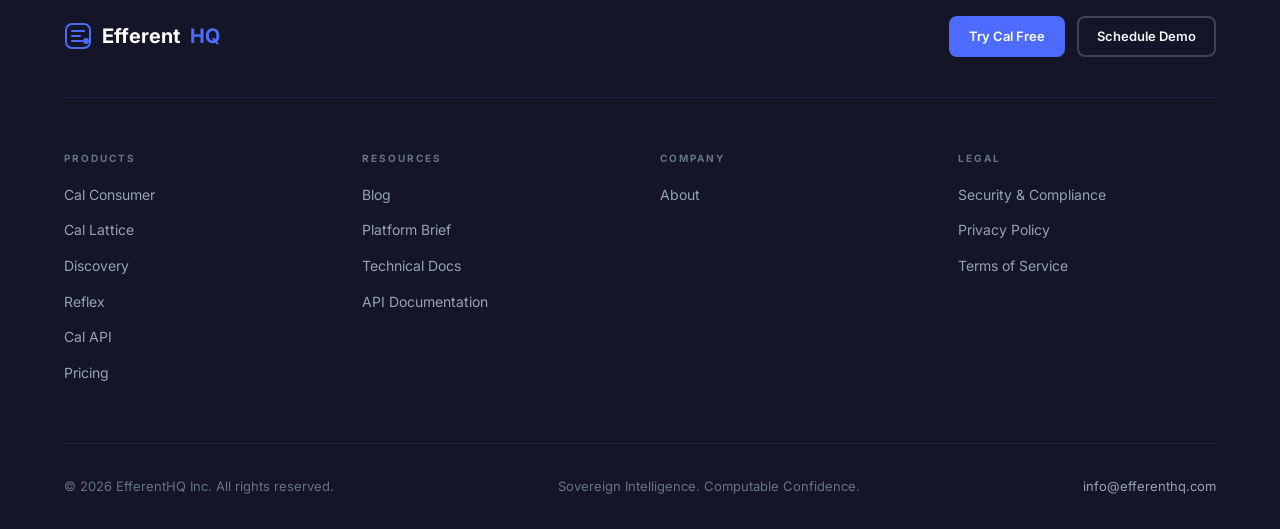
==== commit 60f51a2e: "Ship phase-2 website QA fixes and trust polish. Align pricing and product terminology, add security/" ====
--- a/index.html
+++ b/index.html
@@ -12,6 +12,28 @@
   <link rel="preconnect" href="https://fonts.gstatic.com" crossorigin>
   <link href="https://fonts.googleapis.com/css2?family=Inter:wght@300;400;500;600;700;800&display=swap" rel="stylesheet">
   <link rel="stylesheet" href="style.css">
+
+<script type="application/ld+json">
+{
+  "@context": "https://schema.org",
+  "@type": "SoftwareApplication",
+  "name": "Cal by EfferentHQ",
+  "applicationCategory": "BusinessApplication",
+  "operatingSystem": "Web",
+  "description": "Sovereign AI intelligence platform with computed confidence scoring, evidence trails, and zero data egress.",
+  "offers": [
+    {"@type": "Offer", "name": "Cal Free", "price": "0", "priceCurrency": "USD"},
+    {"@type": "Offer", "name": "Cal Pro", "price": "35", "priceCurrency": "USD"},
+    {"@type": "Offer", "name": "Cal Sovereign", "price": "129", "priceCurrency": "USD"}
+  ],
+  "author": {
+    "@type": "Organization",
+    "name": "EfferentHQ",
+    "url": "https://efferenthq.com",
+    "founder": {"@type": "Person", "name": "Weston Coogan"}
+  }
+}
+</script>
 </head>
 <body>
 
@@ -67,17 +89,17 @@
             </a>
             <a href="products/roi-engine.html" class="dropdown-item">
               <strong>ROI Engine</strong>
-              <span>Decision attribution and outcome tracking</span>
+              <span>Outcome tracking & decision attribution</span>
             </a>
             <a href="products/cal-enterprise.html" class="dropdown-item">
               <strong>Cal Enterprise</strong>
-              <span>Full stack: Discovery + Reflex + Cal Intelligence</span>
+              <span>Full stack: Discovery + Reflex + ROI Engine</span>
             </a>
           </div>
         </div>
       </li>
       <li><a href="pricing.html">Pricing</a></li>
-      <li><a href="resources.html">Resources</a></li>
+      <li><a href="resources.html">Resources</a></li><li><a href="security.html">Security</a></li>
     </ul>
 
     <div class="nav-actions">
@@ -130,6 +152,30 @@
   </div>
 </div>
 
+
+<section style="padding: 60px 5%; max-width: 1000px; margin: 0 auto;">
+  <div style="display: grid; grid-template-columns: 1fr 1fr; gap: 40px;">
+    <div>
+      <h3 style="color: var(--green); font-size: 1.1rem; text-transform: uppercase; letter-spacing: 2px; margin-bottom: 20px;">Cal is built for</h3>
+      <ul style="list-style: none; padding: 0; color: var(--text-primary); line-height: 2.1; font-size: 1rem;">
+        <li>✓ Researchers who need verifiable, citable answers</li>
+        <li>✓ Analysts who must defend conclusions in the room</li>
+        <li>✓ Enterprises where data can never leave the building</li>
+        <li>✓ Regulated industries where audit trails are mandatory</li>
+        <li>✓ Teams that need to know when AI does not know</li>
+      </ul>
+    </div>
+    <div>
+      <h3 style="color: var(--text-muted); font-size: 1.1rem; text-transform: uppercase; letter-spacing: 2px; margin-bottom: 20px;">Cal is not for</h3>
+      <ul style="list-style: none; padding: 0; color: var(--text-muted); line-height: 2.1; font-size: 1rem;">
+        <li>✗ Casual chatbot use</li>
+        <li>✗ Teams that want speed regardless of accuracy</li>
+        <li>✗ Organizations comfortable with third-party LLM data routing</li>
+      </ul>
+    </div>
+  </div>
+</section>
+
 <!-- ── HOW CAL WORKS — PIPELINE ── -->
 <section class="section" style="padding-bottom:40px;">
   <div class="container">
@@ -373,8 +419,8 @@
         <p class="metric-label">Verified Knowledge Nodes</p>
       </div>
       <div class="metric-item">
-        <p class="metric-number" style="color:var(--green);">8</p>
-        <p class="metric-label">Parallel Reasoning Models</p>
+        <p class="metric-number" style="color:var(--green);">5,044</p>
+        <p class="metric-label">Tables Rationalized</p>
       </div>
       <div class="metric-item">
         <p class="metric-number" style="color:var(--blue-light);">7</p>
@@ -388,80 +434,37 @@
   </div>
 </section>
 
+
+<section style="padding: 60px 5%; max-width: 900px; margin: 0 auto; text-align: center;">
+  <p style="color: var(--text-muted); font-size: 0.85rem; text-transform: uppercase; letter-spacing: 2px; margin-bottom: 24px;">Currently in Private Beta</p>
+  <p style="color: var(--text-primary); font-size: 1.15rem; line-height: 1.8;">
+    Cal is in private beta with enterprise teams evaluating sovereign intelligence deployments.
+    <br>Interested in early access?
+  </p>
+  <a href="#contact" class="btn btn-primary" style="margin-top:20px;">Request Beta Access →</a>
+</section>
+
 <!-- ── DIFFERENTIATORS ── -->
 <section class="section">
   <div class="container">
     <div style="text-align:center;margin-bottom:60px;">
       <p class="eyebrow">Under the Hood</p>
-      <h2 class="headline-lg">Four Systems. <span class="text-blue">Zero Compromise.</span></h2>
+      <h2 class="headline-lg">Two Platforms. <span class="text-blue">Total Intelligence.</span></h2>
       <p class="body-md" style="max-width:600px;margin:16px auto 0;">Every AI claims to be accurate. Cal is the only one that can show you the math, the sources, and the verification pipeline behind every answer.</p>
     </div>
-    <div class="differentiators-grid">
-
-      <div class="diff-item accent-blue" style="border-color:rgba(77,107,254,0.2);">
-        <div class="diff-accent-bar" style="background:linear-gradient(90deg,#4D6BFE,rgba(77,107,254,0.15));"></div>
-        <div class="diff-icon" style="background:rgba(77,107,254,0.1);">
-          <svg width="24" height="24" viewBox="0 0 24 24" fill="none" stroke="#4D6BFE" stroke-width="2" stroke-linecap="round"><path d="M3 3v18h18"/><path d="M18.7 8l-5.1 5.2-2.8-2.7L7 14.3"/></svg>
-        </div>
-        <p class="diff-number" style="color:var(--blue);">Confidence Engine</p>
-        <h3>Computable Confidence</h3>
-        <p>Not a probability estimate. Not a softmax output relabeled as "confidence." Cal derives mathematically grounded scores across multiple independent signals — computed, not approximated. When confidence is low, Cal tells you why.</p>
-        <div class="diff-tags">
-          <span class="diff-tag" style="background:rgba(77,107,254,0.15);color:#809CFF;">Bayesian Evidence Fusion</span>
-          <span class="diff-tag" style="background:rgba(77,107,254,0.15);color:#809CFF;">Multi-Signal Derivation</span>
-          <span class="diff-tag" style="background:rgba(77,107,254,0.15);color:#809CFF;">Chain-of-Thought Audit</span>
-          <span class="diff-tag" style="background:rgba(77,107,254,0.15);color:#809CFF;">Temporal Decay Modeling</span>
-        </div>
-      </div>
-
-      <div class="diff-item accent-green" style="border-color:rgba(52,211,153,0.2);">
-        <div class="diff-accent-bar" style="background:linear-gradient(90deg,#34D399,rgba(52,211,153,0.15));"></div>
-        <div class="diff-icon" style="background:rgba(52,211,153,0.1);">
-          <svg width="24" height="24" viewBox="0 0 24 24" fill="none" stroke="#34D399" stroke-width="2" stroke-linecap="round"><path d="M21 16V8a2 2 0 00-1-1.73l-7-4a2 2 0 00-2 0l-7 4A2 2 0 003 8v8a2 2 0 001 1.73l7 4a2 2 0 002 0l7-4A2 2 0 0021 16z"/><path d="M3.27 6.96L12 12.01l8.73-5.05M12 22.08V12"/></svg>
-        </div>
-        <p class="diff-number" style="color:var(--green);">Knowledge Architecture</p>
-        <h3>Sovereign Knowledge Mesh</h3>
-        <p>Every fact has provenance. Every relationship is classified. Every source is version-controlled. Not embeddings in a black box — deterministic traversal over verified, inspectable structure.</p>
-        <div class="diff-tags">
-          <span class="diff-tag" style="background:rgba(52,211,153,0.15);color:#6EE7B7;">Ontological Type System</span>
-          <span class="diff-tag" style="background:rgba(52,211,153,0.15);color:#6EE7B7;">Immutable Provenance Ledger</span>
-          <span class="diff-tag" style="background:rgba(52,211,153,0.15);color:#6EE7B7;">Semantic Edge Inference</span>
-          <span class="diff-tag" style="background:rgba(52,211,153,0.15);color:#6EE7B7;">Zero-Copy Sovereign Mesh</span>
-        </div>
-      </div>
-
-      <div class="diff-item accent-gold" style="border-color:rgba(245,158,11,0.2);">
-        <div class="diff-accent-bar" style="background:linear-gradient(90deg,#F59E0B,rgba(245,158,11,0.15));"></div>
-        <div class="diff-icon" style="background:rgba(245,158,11,0.1);">
-          <svg width="24" height="24" viewBox="0 0 24 24" fill="none" stroke="#F59E0B" stroke-width="2" stroke-linecap="round"><path d="M12 22s8-4 8-10V5l-8-3-8 3v7c0 6 8 10 8 10z"/></svg>
-        </div>
-        <p class="diff-number" style="color:var(--gold);">Verification Layer</p>
-        <h3>Adversarial Verification</h3>
-        <p>Before any answer reaches you, adversarial agents actively try to disprove it. Claims are challenged, sources are cross-examined, and contradictions are flagged — automatically, in parallel, on every single query.</p>
-        <div class="diff-tags">
-          <span class="diff-tag" style="background:rgba(245,158,11,0.15);color:#FBBF24;">Adversarial Agent Swarm</span>
-          <span class="diff-tag" style="background:rgba(245,158,11,0.15);color:#FBBF24;">Source Authority Ranking</span>
-          <span class="diff-tag" style="background:rgba(245,158,11,0.15);color:#FBBF24;">Claim Contradiction Graph</span>
-          <span class="diff-tag" style="background:rgba(245,158,11,0.15);color:#FBBF24;">Consensus Threshold Gate</span>
-        </div>
-      </div>
-
-      <div class="diff-item accent-purple" style="border-color:rgba(168,85,247,0.2);">
-        <div class="diff-accent-bar" style="background:linear-gradient(90deg,#A855F7,rgba(168,85,247,0.15));"></div>
-        <div class="diff-icon" style="background:rgba(168,85,247,0.1);">
-          <svg width="24" height="24" viewBox="0 0 24 24" fill="none" stroke="#A855F7" stroke-width="2" stroke-linecap="round"><path d="M13 2L3 14h9l-1 8 10-12h-9l1-8z"/></svg>
-        </div>
-        <p class="diff-number" style="color:#A855F7;">Cognitive Evolution</p>
-        <h3>Autonomous Reasoning</h3>
-        <p>Cal doesn't wait for retraining. It identifies gaps, develops new reasoning strategies, and self-corrects without human intervention. The system continuously evolves how it thinks — not just what it knows.</p>
-        <div class="diff-tags">
-          <span class="diff-tag" style="background:rgba(168,85,247,0.15);color:#C084FC;">Meta-Cognitive Loop</span>
-          <span class="diff-tag" style="background:rgba(168,85,247,0.15);color:#C084FC;">Autonomous Strategy Authoring</span>
-          <span class="diff-tag" style="background:rgba(168,85,247,0.15);color:#C084FC;">Knowledge Gap Detection</span>
-          <span class="diff-tag" style="background:rgba(168,85,247,0.15);color:#C084FC;">Reasoning Architecture Evolution</span>
-        </div>
-      </div>
-
+    <div style="display: grid; grid-template-columns: 1fr 1fr; gap: 40px; max-width: 1000px; margin: 40px auto;">
+      <div style="border: 1px solid rgba(77,107,254,0.25); border-radius: 12px; padding: 32px; background:var(--bg-card);">
+        <h3 style="color: #fff; font-size: 1.3rem;">Cal</h3>
+        <p style="color: var(--blue-light); font-size: 0.85rem; text-transform: uppercase; letter-spacing: 1px; margin-top: 8px;">Sovereign Personal Intelligence</p>
+        <p style="color: var(--text-primary); line-height: 1.7; margin-top: 16px;">Verifiable answers with computed confidence scoring, full evidence trails, and zero data egress. Your intelligence stays yours.</p>
+        <a href="pricing.html" style="color: var(--blue-light); font-weight: 600; margin-top: 16px; display: inline-block;">Free / $35 Pro / $129 Sovereign →</a>
+      </div>
+      <div style="border: 1px solid rgba(77,107,254,0.25); border-radius: 12px; padding: 32px; background:var(--bg-card);">
+        <h3 style="color: #fff; font-size: 1.3rem;">Cal Lattice</h3>
+        <p style="color: var(--blue-light); font-size: 0.85rem; text-transform: uppercase; letter-spacing: 1px; margin-top: 8px;">Enterprise Discovery &amp; Reflex at Scale</p>
+        <p style="color: var(--text-primary); line-height: 1.7; margin-top: 16px;">From a single-engine proof of value to full autonomous governance. Discovery, Reflex, and ROI Engine working across your entire data estate.</p>
+        <a href="pricing.html#enterprise" style="color: var(--blue-light); font-weight: 600; margin-top: 16px; display: inline-block;">Talk to Founder →</a>
+      </div>
     </div>
   </div>
 </section>
@@ -628,14 +631,13 @@
         <h5>Company</h5>
         <ul>
           <li><a href="about.html">About</a></li>
-          <li><a href="#">Careers</a></li>
-          <li><a href="#contact">Contact</a></li>
-          <li><a href="#">Press</a></li>
+          
         </ul>
       </div>
       <div class="footer-col">
         <h5>Legal</h5>
         <ul>
+          <li><a href="security.html">Security &amp; Compliance</a></li>
           <li><a href="#">Privacy Policy</a></li>
           <li><a href="#">Terms of Service</a></li>
         </ul>
@@ -645,7 +647,7 @@
     <div class="footer-bottom">
       <p>© 2026 EfferentHQ Inc. All rights reserved.</p>
       <p>Sovereign Intelligence. Computable Confidence.</p>
-    </div>
+    <p><a href="mailto:info@efferenthq.com" style="color:var(--text-secondary);text-decoration:none;">info@efferenthq.com</a></p></div>
   </div>
 </footer>
 
@@ -664,5 +666,25 @@
     document.getElementById('tab-bi').style.color = tab === 'bi' ? '#0E0F1A' : '#64748B';
   }
 </script>
+
+<!-- Basic CTA tracking — replace GA_MEASUREMENT_ID with your GA4 ID -->
+<script async src="https://www.googletagmanager.com/gtag/js?id=GA_MEASUREMENT_ID"></script>
+<script>
+  window.dataLayer = window.dataLayer || [];
+  function gtag(){dataLayer.push(arguments);}
+  gtag('js', new Date());
+  gtag('config', 'GA_MEASUREMENT_ID');
+  document.addEventListener('DOMContentLoaded', function() {
+    document.querySelectorAll('a[href*="demo"], a[href*="trial"], a[href*="free"], button').forEach(function(el) {
+      el.addEventListener('click', function() {
+        gtag('event', 'cta_click', {
+          'event_category': 'engagement',
+          'event_label': (el.textContent || '').trim().substring(0, 50),
+          'page_location': window.location.pathname
+        });
+      });
+    });
+  });
+</script>
 </body>
 </html>
